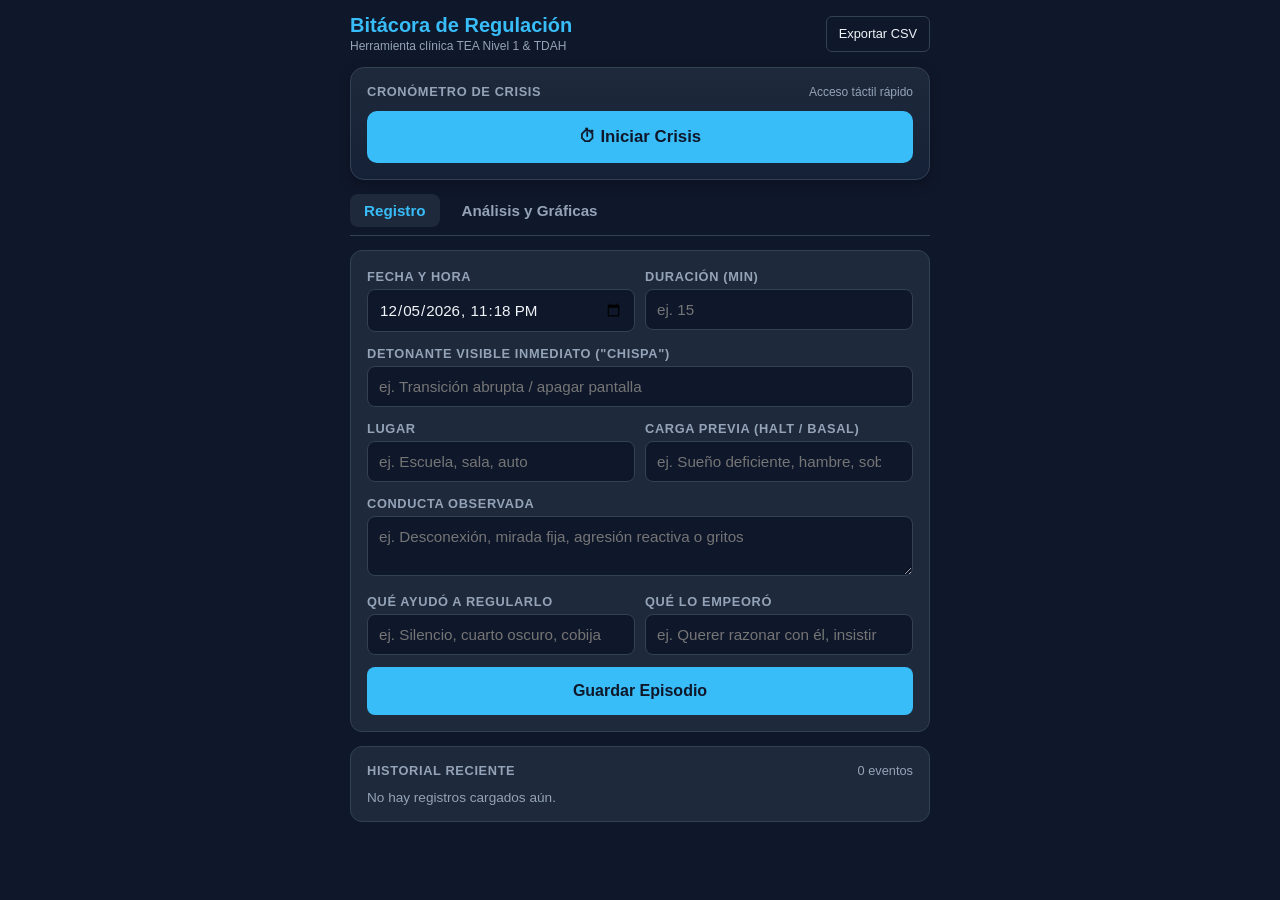
==== public/bitacora_offline.html @ cc1dd34d "feat: initialize Bitácora Regulación project Set up the project structure with React, Vite, TypeScri" ====
<!DOCTYPE html>
<html lang="es">
<head>
  <meta charset="UTF-8">
  <meta name="viewport" content="width=device-width, initial-scale=1.0, maximum-scale=1.0, user-scalable=no">
  <title>Bitácora Regulación</title>
  <meta name="description" content="Herramienta clínica y de registro de desregulación para padres de niños con TEA nivel 1 y TDAH.">
  <meta name="theme-color" content="#0f172a">
  <meta name="apple-mobile-web-app-capable" content="yes">
  <meta name="apple-mobile-web-app-status-bar-style" content="black-translucent">
  <meta name="apple-mobile-web-app-title" content="Bitácora Regulación">
  
  <!-- 1. PWA Manifest Nativo Data-URI -->
  <link rel="manifest" href="data:application/manifest+json,%7B%22name%22%3A%22Bit%C3%A1cora%20Regulaci%C3%B3n%22%2C%22short_name%22%3A%22Regulaci%C3%B3n%22%2C%22start_url%22%3A%22.%2F%22%2C%22display%22%3A%22standalone%22%2C%22background_color%22%3A%22%230f172a%22%2C%22theme_color%22%3A%22%230f172a%22%2C%22icons%22%3A%5B%7B%22src%22%3A%22data%3Aimage%2Fsvg%2Bxml%2C%3Csvg%20xmlns%3D'http%3A%2F%2Fwww.w3.org%2F2000%2Fsvg'%20viewBox%3D'0%200%20512%20512'%3E%3Crect%20width%3D'512'%20height%3D'512'%20rx%3D'100'%20fill%3D'%230f172a'%2F%3E%3Ccircle%20cx%3D'256'%20cy%3D'256'%20r%3D'160'%20fill%3D'%231e293b'%20stroke%3D'%2338bdf8'%20stroke-width%3D'24'%2F%3E%3Cpath%20d%3D'M256%20160v96l64%2064'%20stroke%3D'%23f43f5e'%20stroke-width%3D'24'%20stroke-linecap%3D'round'%2F%3E%3C%2Fsvg%3E%22%2C%22sizes%22%3A%22192x192%20512x512%22%2C%22type%22%3A%22image%2Fsvg%2Bxml%22%2C%22purpose%22%3A%22any%20maskable%22%7D%5D%7D">

  <style>
    :root {
      --bg: #0f172a;
      --card: #1e293b;
      --accent: #38bdf8;
      --accent-peak: #f43f5e;
      --text: #f1f5f9;
      --muted: #94a3b8;
      --border: #334155;
      --danger: #f43f5e;
      --success: #10b981;
    }
    * { 
      box-sizing: border-box; 
      font-family: -apple-system, BlinkMacSystemFont, "Segoe UI", Roboto, sans-serif; 
      margin: 0; 
      padding: 0; 
      -webkit-tap-highlight-color: transparent; 
    }
    body { 
      background-color: var(--bg); 
      color: var(--text); 
      padding: 14px; 
      display: flex; 
      justify-content: center; 
      min-height: 100vh; 
    }
    .container { 
      width: 100%; 
      max-width: 580px; 
      display: flex; 
      flex-direction: column; 
      gap: 14px; 
    }
    
    header { 
      display: flex; 
      justify-content: space-between; 
      align-items: center; 
    }
    h1 { 
      font-size: 1.25rem; 
      font-weight: 700; 
      color: var(--accent); 
    }
    .subtitle { 
      font-size: 0.75rem; 
      color: var(--muted); 
      margin-top: 2px; 
    }
    
    /* Cronómetro Superior */
    .timer-box {
      background: linear-gradient(180deg, #1e293b 0%, #152136 100%);
      border: 1.5px solid var(--border);
      border-radius: 14px;
      padding: 16px;
      display: flex;
      flex-direction: column;
      gap: 12px;
      box-shadow: 0 4px 12px rgba(0, 0, 0, 0.25);
    }
    .timer-box.active {
      border-color: var(--accent-peak);
      box-shadow: 0 0 16px rgba(244, 63, 94, 0.25);
    }
    .timer-btn {
      width: 100%;
      padding: 14px 16px;
      min-height: 52px;
      font-size: 1.05rem;
      font-weight: 700;
      border-radius: 10px;
      cursor: pointer;
      border: none;
      display: flex;
      align-items: center;
      justify-content: center;
      gap: 8px;
      transition: all 0.2s ease;
      touch-action: manipulation;
    }
    .timer-btn-start { 
      background: var(--accent); 
      color: #0f172a; 
    }
    .timer-btn-start:active { 
      opacity: 0.85; 
      transform: scale(0.98); 
    }
    .timer-btn-stop {
      background: var(--accent-peak);
      color: #ffffff;
      animation: pulse-ring 2s cubic-bezier(0.4, 0, 0.6, 1) infinite;
    }
    .timer-btn-stop:active { 
      opacity: 0.9; 
      transform: scale(0.98); 
    }
    @keyframes pulse-ring {
      0%, 100% { box-shadow: 0 0 0 0 rgba(244, 63, 94, 0.5); }
      50% { box-shadow: 0 0 0 8px rgba(244, 63, 94, 0); }
    }
    .timer-time-display {
      font-family: ui-monospace, SFMono-Regular, Menlo, Monaco, Consolas, monospace;
      font-size: 1.85rem;
      font-weight: 700;
      color: var(--accent-peak);
      text-align: center;
      letter-spacing: 0.05em;
    }
    .timer-badge {
      font-size: 0.75rem;
      font-weight: 700;
      text-transform: uppercase;
      letter-spacing: 0.08em;
      padding: 3px 8px;
      border-radius: 9999px;
      display: inline-flex;
      align-items: center;
      gap: 6px;
    }
    .timer-badge.running {
      background: rgba(244, 63, 94, 0.15);
      color: var(--accent-peak);
      border: 1px solid rgba(244, 63, 94, 0.3);
    }
    .timer-alert {
      background: rgba(16, 185, 129, 0.15);
      border: 1px solid var(--success);
      color: var(--text);
      padding: 10px 12px;
      border-radius: 8px;
      font-size: 0.85rem;
      display: flex;
      justify-content: space-between;
      align-items: center;
    }

    /* Pestañas */
    .tabs { 
      display: flex; 
      gap: 8px; 
      border-bottom: 1px solid var(--border); 
      padding-bottom: 8px; 
    }
    .tab-btn {
      background: transparent; 
      border: none; 
      color: var(--muted); 
      font-size: 0.95rem;
      font-weight: 600; 
      padding: 8px 14px; 
      cursor: pointer; 
      border-radius: 8px;
      transition: all 0.15s ease;
    }
    .tab-btn.active { 
      background: var(--card); 
      color: var(--accent); 
    }

    .card {
      background-color: var(--card); 
      border: 1px solid var(--border); 
      border-radius: 12px;
      padding: 16px; 
      display: flex; 
      flex-direction: column; 
      gap: 12px;
    }
    label { 
      font-size: 0.8rem; 
      font-weight: 600; 
      color: var(--muted); 
      text-transform: uppercase; 
      letter-spacing: 0.05em; 
    }
    input, textarea {
      width: 100%; 
      background: #0f172a; 
      border: 1px solid var(--border); 
      border-radius: 8px;
      color: var(--text); 
      padding: 11px; 
      font-size: 0.95rem; 
      outline: none; 
      margin-top: 4px;
    }
    input:focus, textarea:focus { border-color: var(--accent); }
    textarea { resize: vertical; min-height: 60px; }
    .grid { display: grid; grid-template-columns: 1fr 1fr; gap: 10px; }
    
    .btn {
      background: var(--accent); 
      color: #0f172a; 
      border: none; 
      font-weight: 700; 
      font-size: 1rem;
      padding: 14px; 
      border-radius: 8px; 
      cursor: pointer; 
      text-align: center; 
      min-height: 48px;
      transition: opacity 0.15s;
    }
    .btn:active { opacity: 0.85; }
    .btn-secondary {
      background: transparent; 
      border: 1px solid var(--border); 
      color: var(--text);
      font-size: 0.8rem; 
      padding: 7px 12px; 
      border-radius: 6px; 
      cursor: pointer; 
      min-height: 36px;
    }
    .btn-danger {
      background: transparent; 
      border: 1px solid var(--danger); 
      color: var(--danger);
      font-size: 0.75rem; 
      padding: 5px 10px; 
      border-radius: 4px; 
      cursor: pointer; 
      min-height: 32px;
    }

    /* Historial */
    .item { 
      border-left: 3px solid var(--accent); 
      padding-left: 12px; 
      display: flex; 
      flex-direction: column; 
      gap: 4px; 
    }
    .item-header { 
      display: flex; 
      justify-content: space-between; 
      align-items: center; 
      font-size: 0.85rem; 
      color: var(--muted); 
    }
    .item-title { 
      font-weight: 600; 
      color: var(--text); 
      font-size: 0.95rem; 
    }

    /* Gráficos de barras nativos */
    .bar-chart { display: flex; flex-direction: column; gap: 6px; margin-top: 8px; }
    .bar-row { display: flex; align-items: center; gap: 10px; font-size: 0.8rem; }
    .bar-label { width: 55px; color: var(--muted); text-align: right; font-variant-numeric: tabular-nums; }
    .bar-track { flex: 1; background: #0f172a; height: 16px; border-radius: 4px; overflow: hidden; display: flex; }
    .bar-fill { height: 100%; background: var(--accent); border-radius: 4px; transition: width 0.3s; }
    .bar-fill.peak { background: var(--accent-peak); }
    .bar-val { width: 24px; color: var(--text); font-weight: 600; }

    /* Métricas */
    .stats-grid { display: grid; grid-template-columns: repeat(3, 1fr); gap: 10px; text-align: center; }
    .stat-box { background: #0f172a; padding: 12px 6px; border-radius: 8px; border: 1px solid var(--border); }
    .stat-num { font-size: 1.3rem; font-weight: 700; color: var(--accent); }
    .stat-desc { font-size: 0.7rem; color: var(--muted); text-transform: uppercase; margin-top: 2px; }
  </style>
</head>
<body>

<div class="container">
  <!-- Datalists para sugerencias inteligentes previas -->
  <datalist id="dl-chispa"></datalist>
  <datalist id="dl-lugar"></datalist>
  <datalist id="dl-carga"></datalist>
  <datalist id="dl-ayudo"></datalist>
  <datalist id="dl-empeoro"></datalist>

  <header>
    <div>
      <h1>Bitácora de Regulación</h1>
      <div class="subtitle">Herramienta clínica TEA Nivel 1 & TDAH</div>
    </div>
    <button class="btn-secondary" onclick="exportarCSV()">Exportar CSV</button>
  </header>

  <!-- 3. CRONÓMETRO DE CRISIS (Acceso rápido superior) -->
  <section class="timer-box" id="timerContainer">
    <div style="display:flex; justify-content:space-between; align-items:center;">
      <label style="margin:0;">Cronómetro de Crisis</label>
      <span class="timer-badge" id="timerBadge" style="display:none;">
        <span style="width:8px; height:8px; border-radius:50%; background:var(--accent-peak); display:inline-block;"></span>
        En curso
      </span>
      <span id="timerHint" style="font-size:0.75rem; color:var(--muted);">Acceso táctil rápido</span>
    </div>

    <div id="timerDisplayWrap" style="display:none; flex-direction:column; align-items:center; gap:4px;">
      <div class="timer-time-display" id="timerDisplay">00:00</div>
      <div id="timerStartInfo" style="font-size:0.8rem; color:var(--muted);"></div>
    </div>

    <button type="button" class="timer-btn timer-btn-start" id="btnTimer" onclick="toggleTimer()">
      ⏱ Iniciar Crisis
    </button>

    <div id="timerCancelWrap" style="display:none; justify-content:center;">
      <button type="button" onclick="cancelarTimer()" style="background:transparent; border:none; color:var(--muted); font-size:0.75rem; text-decoration:underline; cursor:pointer; padding:4px;">
        Cancelar cronómetro sin calcular
      </button>
    </div>

    <div class="timer-alert" id="timerAlert" style="display:none;">
      <span id="timerAlertText"></span>
      <button type="button" onclick="cerrarAlertaTimer()" style="background:transparent; border:none; color:var(--text); cursor:pointer; font-size:1rem; line-height:1;">×</button>
    </div>
  </section>

  <!-- PESTAÑAS -->
  <div class="tabs">
    <button class="tab-btn active" id="tabRegistroBtn" onclick="cambiarVista('registro')">Registro</button>
    <button class="tab-btn" id="tabAnalisisBtn" onclick="cambiarVista('analisis')">Análisis y Gráficas</button>
  </div>

  <!-- 4. SECCIÓN: REGISTRO RÁPIDO -->
  <div id="vistaRegistro" style="display:flex; flex-direction:column; gap:14px;">
    <form id="logForm" class="card" onsubmit="guardarRegistro(event)">
      <div class="grid">
        <div>
          <label for="fechaHora">Fecha y Hora</label>
          <input type="datetime-local" id="fechaHora" required>
        </div>
        <div>
          <label for="duracion">Duración (min)</label>
          <input type="number" id="duracion" placeholder="ej. 15" min="1" required>
        </div>
      </div>

      <div>
        <label for="chispa">Detonante visible inmediato ("Chispa")</label>
        <input type="text" id="chispa" list="dl-chispa" placeholder="ej. Transición abrupta / apagar pantalla" autocomplete="off" required>
      </div>

      <div class="grid">
        <div>
          <label for="lugar">Lugar</label>
          <input type="text" id="lugar" list="dl-lugar" placeholder="ej. Escuela, sala, auto" autocomplete="off">
        </div>
        <div>
          <label for="carga">Carga previa (HALT / Basal)</label>
          <input type="text" id="carga" list="dl-carga" placeholder="ej. Sueño deficiente, hambre, sobrecarga" autocomplete="off">
        </div>
      </div>

      <div>
        <label for="conducta">Conducta observada</label>
        <textarea id="conducta" placeholder="ej. Desconexión, mirada fija, agresión reactiva o gritos"></textarea>
      </div>

      <div class="grid">
        <div>
          <label for="ayudo">Qué ayudó a regularlo</label>
          <input type="text" id="ayudo" list="dl-ayudo" placeholder="ej. Silencio, cuarto oscuro, cobija pesada" autocomplete="off">
        </div>
        <div>
          <label for="empeoro">Qué lo empeoró</label>
          <input type="text" id="empeoro" list="dl-empeoro" placeholder="ej. Querer razonar con él, insistir verbalmente" autocomplete="off">
        </div>
      </div>

      <button type="submit" class="btn">Guardar Episodio</button>
    </form>

    <div class="card">
      <div style="display:flex; justify-content:space-between; align-items:center;">
        <label>Historial reciente</label>
        <span id="contador" style="font-size:0.8rem; color:var(--muted);">0 eventos</span>
      </div>
      <div id="listaRegistros" style="display:flex; flex-direction:column; gap:14px;"></div>
    </div>
  </div>

  <!-- 6. SECCIÓN: ANÁLISIS DE PATRONES (DASHBOARD) -->
  <div id="vistaAnalisis" style="display:none; flex-direction:column; gap:14px;">
    <!-- Tarjetas de métricas -->
    <div class="stats-grid">
      <div class="stat-box">
        <div class="stat-num" id="statTotal">0</div>
        <div class="stat-desc">Total crisis</div>
      </div>
      <div class="stat-box">
        <div class="stat-num" id="statPromedio">0 m</div>
        <div class="stat-desc">Prom. duración</div>
      </div>
      <div class="stat-box">
        <div class="stat-num" id="statPico">--</div>
        <div class="stat-desc">Hora crítica</div>
      </div>
    </div>

    <!-- Gráfico Horario con resalte en color de contraste/coral -->
    <div class="card">
      <label>Distribución por franja horaria (Hora del día)</label>
      <p style="font-size:0.8rem; color:var(--muted);">Permite identificar bajadas de glucosa o picos de fatiga ejecutiva.</p>
      <div class="bar-chart" id="chartHoras"></div>
    </div>

    <!-- Gráfico Días de la Semana -->
    <div class="card">
      <label>Distribución por día de la semana</label>
      <div class="bar-chart" id="chartDias"></div>
    </div>
  </div>
</div>

<script>
  /* 1. Service Worker registrado dinámicamente mediante Blob para PWA */
  if ('serviceWorker' in navigator && window.location.protocol.startsWith('http')) {
    try {
      const swCode = `
        const CACHE_NAME = 'regulacion-pwa-v1';
        self.addEventListener('install', (e) => self.skipWaiting());
        self.addEventListener('activate', (e) => e.waitUntil(clients.claim()));
        self.addEventListener('fetch', (e) => {
          e.respondWith(fetch(e.request).catch(() => caches.match(e.request)));
        });
      `;
      const blob = new Blob([swCode], { type: 'application/javascript' });
      const swUrl = URL.createObjectURL(blob);
      navigator.serviceWorker.register(swUrl).catch(() => {});
    } catch (e) {}
  }

  /* 2. Catálogo de sugerencias iniciales y aprendizaje continuo */
  const DEFAULT_SUGGESTIONS = {
    chispa: [
      'Transición abrupta de actividad',
      'Apagar pantalla / tiempo fuera',
      'Sobrecarga de ruidos / lugar concurrido',
      'Frustración académica o motriz',
      'Cambio inesperado en la rutina',
      'Negación ante una petición o límite'
    ],
    lugar: [
      'Casa / Sala',
      'Escuela / Salón de clases',
      'Auto / En trayecto',
      'Supermercado / Centro comercial',
      'Parque / Exterior',
      'Casa de familiares'
    ],
    carga: [
      'Sueño deficiente / mal descanso',
      'Hambre / glucosa baja (HALT)',
      'Sobrecarga sensorial acumulada',
      'Exceso de demandas cognitivas',
      'Dolor físico o malestar estomacal'
    ],
    ayudo: [
      'Espacio en penumbra y silencio total',
      'Cobija de peso / presión propioceptiva',
      'Acompañamiento en calma sin hablar',
      'Ofrecer agua fría y tiempo a solas',
      'Música suave o audífonos con cancelación',
      'Validar emoción en voz muy baja'
    ],
    empeoro: [
      'Querer razonar con él durante la crisis',
      'Insistir en contacto visual',
      'Subir el volumen de voz o amenazar',
      'Hacer múltiples preguntas seguidas',
      'Contener físicamente con fuerza'
    ]
  };

  let timerInterval = null;
  let timerStartMs = null;

  function toLocalISOString(date) {
    const d = new Date(date);
    d.setMinutes(d.getMinutes() - d.getTimezoneOffset());
    return d.toISOString().slice(0, 16);
  }

  function setFechaActual() {
    document.getElementById('fechaHora').value = toLocalISOString(new Date());
  }

  function getRegistros() {
    try {
      return JSON.parse(localStorage.getItem('meltdown_logs') || '[]');
    } catch (e) {
      return [];
    }
  }

  function getSuggestions() {
    try {
      const stored = localStorage.getItem('suggestions_catalog');
      if (stored) {
        const parsed = JSON.parse(stored);
        return {
          chispa: Array.from(new Set([...(parsed.chispa || []), ...DEFAULT_SUGGESTIONS.chispa])),
          lugar: Array.from(new Set([...(parsed.lugar || []), ...DEFAULT_SUGGESTIONS.lugar])),
          carga: Array.from(new Set([...(parsed.carga || []), ...DEFAULT_SUGGESTIONS.carga])),
          ayudo: Array.from(new Set([...(parsed.ayudo || []), ...DEFAULT_SUGGESTIONS.ayudo])),
          empeoro: Array.from(new Set([...(parsed.empeoro || []), ...DEFAULT_SUGGESTIONS.empeoro]))
        };
      }
    } catch (e) {}
    return DEFAULT_SUGGESTIONS;
  }

  function renderDatalists() {
    const sugg = getSuggestions();
    renderDatalistOptions('dl-chispa', sugg.chispa);
    renderDatalistOptions('dl-lugar', sugg.lugar);
    renderDatalistOptions('dl-carga', sugg.carga);
    renderDatalistOptions('dl-ayudo', sugg.ayudo);
    renderDatalistOptions('dl-empeoro', sugg.empeoro);
  }

  function renderDatalistOptions(id, items) {
    const dl = document.getElementById(id);
    if (!dl) return;
    dl.innerHTML = '';
    (items || []).forEach(item => {
      const opt = document.createElement('option');
      opt.value = item;
      dl.appendChild(opt);
    });
  }

  function updateSuggestionsCatalog(nuevo) {
    const current = getSuggestions();
    const fields = ['chispa', 'lugar', 'carga', 'ayudo', 'empeoro'];
    fields.forEach(f => {
      const val = (nuevo[f] || '').trim();
      if (val && !current[f].includes(val)) {
        current[f].unshift(val);
      }
    });
    try {
      localStorage.setItem('suggestions_catalog', JSON.stringify(current));
    } catch (e) {}
    renderDatalists();
  }

  /* 3. Cronómetro persistente */
  function initTimer() {
    const saved = localStorage.getItem('crisis_timer_start');
    if (saved) {
      const ms = parseInt(saved, 10);
      if (!isNaN(ms) && ms > 0) {
        timerStartMs = ms;
        document.getElementById('fechaHora').value = toLocalISOString(new Date(timerStartMs));
        setTimerUIActive(true);
        startTimerTicker();
      }
    }
  }

  function formatTime(totalSecs) {
    const m = Math.floor(totalSecs / 60);
    const s = totalSecs % 60;
    return `${m.toString().padStart(2, '0')}:${s.toString().padStart(2, '0')}`;
  }

  function startTimerTicker() {
    if (timerInterval) clearInterval(timerInterval);
    updateTimerDisplay();
    timerInterval = setInterval(updateTimerDisplay, 1000);
  }

  function updateTimerDisplay() {
    if (!timerStartMs) return;
    const elapsedSecs = Math.max(0, Math.floor((Date.now() - timerStartMs) / 1000));
    document.getElementById('timerDisplay').innerText = formatTime(elapsedSecs);
  }

  function setTimerUIActive(isActive) {
    const container = document.getElementById('timerContainer');
    const btn = document.getElementById('btnTimer');
    const badge = document.getElementById('timerBadge');
    const hint = document.getElementById('timerHint');
    const displayWrap = document.getElementById('timerDisplayWrap');
    const cancelWrap = document.getElementById('timerCancelWrap');
    const startInfo = document.getElementById('timerStartInfo');

    if (isActive) {
      container.classList.add('active');
      btn.className = 'timer-btn timer-btn-stop';
      btn.innerHTML = '⏹ Detener y Calcular';
      badge.className = 'timer-badge running';
      badge.style.display = 'inline-flex';
      hint.style.display = 'none';
      displayWrap.style.display = 'flex';
      cancelWrap.style.display = 'flex';
      const d = new Date(timerStartMs);
      startInfo.innerText = `Iniciada a las ${d.toLocaleTimeString([], { hour: '2-digit', minute: '2-digit', second: '2-digit' })}`;
    } else {
      container.classList.remove('active');
      btn.className = 'timer-btn timer-btn-start';
      btn.innerHTML = '⏱ Iniciar Crisis';
      badge.style.display = 'none';
      hint.style.display = 'inline';
      displayWrap.style.display = 'none';
      cancelWrap.style.display = 'none';
    }
  }

  function toggleTimer() {
    if (!timerStartMs) {
      timerStartMs = Date.now();
      localStorage.setItem('crisis_timer_start', String(timerStartMs));
      document.getElementById('fechaHora').value = toLocalISOString(new Date(timerStartMs));
      setTimerUIActive(true);
      startTimerTicker();
      cerrarAlertaTimer();
    } else {
      if (timerInterval) clearInterval(timerInterval);
      const totalSecs = Math.max(1, Math.floor((Date.now() - timerStartMs) / 1000));
      const mins = Math.max(1, Math.round(totalSecs / 60));
      document.getElementById('duracion').value = mins;

      localStorage.removeItem('crisis_timer_start');
      timerStartMs = null;
      setTimerUIActive(false);

      mostrarAlertaTimer(`Crisis detenida: ${mins} min calculados e insertados en el formulario.`);
    }
  }

  function cancelarTimer() {
    if (timerInterval) clearInterval(timerInterval);
    localStorage.removeItem('crisis_timer_start');
    timerStartMs = null;
    setTimerUIActive(false);
  }

  function mostrarAlertaTimer(msg) {
    const alert = document.getElementById('timerAlert');
    document.getElementById('timerAlertText').innerText = '✓ ' + msg;
    alert.style.display = 'flex';
  }

  function cerrarAlertaTimer() {
    document.getElementById('timerAlert').style.display = 'none';
  }

  /* 6. Navegación por pestañas */
  function cambiarVista(vista) {
    const vistaReg = document.getElementById('vistaRegistro');
    const vistaAna = document.getElementById('vistaAnalisis');
    const btnReg = document.getElementById('tabRegistroBtn');
    const btnAna = document.getElementById('tabAnalisisBtn');

    if (vista === 'registro') {
      vistaReg.style.display = 'flex';
      vistaAna.style.display = 'none';
      btnReg.classList.add('active');
      btnAna.classList.remove('active');
      renderRegistros();
    } else {
      vistaReg.style.display = 'none';
      vistaAna.style.display = 'flex';
      btnAna.classList.add('active');
      btnReg.classList.remove('active');
      renderAnalisis();
    }
  }

  /* Renderizado de historial reciente */
  function renderRegistros() {
    const list = document.getElementById('listaRegistros');
    const logs = getRegistros();
    document.getElementById('contador').innerText = `${logs.length} eventos`;
    list.innerHTML = '';

    if (logs.length === 0) {
      list.innerHTML = '<p style="color:var(--muted); font-size:0.85rem;">No hay registros cargados aún.</p>';
      return;
    }

    logs.forEach((reg, index) => {
      const item = document.createElement('div');
      item.className = 'item';
      const fechaFormatted = new Date(reg.fechaHora).toLocaleString([], { dateStyle: 'short', timeStyle: 'short' });
      
      let html = `
        <div class="item-header">
          <span>${fechaFormatted} • ${reg.duracion} min</span>
          <button class="btn-danger" onclick="eliminarRegistro(${index})">Borrar</button>
        </div>
        <div class="item-title">Chispa: ${escapeHtml(reg.chispa)}</div>
      `;

      if (reg.lugar || reg.carga) {
        html += `<div style="font-size:0.825rem; color:var(--muted);">`;
        if (reg.lugar) html += `<b>Lugar:</b> ${escapeHtml(reg.lugar)}${reg.carga ? ' | ' : ''}`;
        if (reg.carga) html += `<b>Carga previa:</b> ${escapeHtml(reg.carga)}`;
        html += `</div>`;
      }

      if (reg.conducta) {
        html += `<div style="font-size:0.8rem; color:var(--text); opacity:0.9;"><b>Conducta:</b> ${escapeHtml(reg.conducta)}</div>`;
      }

      if (reg.ayudo) {
        html += `<div style="font-size:0.8rem; color:var(--success);"><b>Ayudó:</b> ${escapeHtml(reg.ayudo)}</div>`;
      }
      if (reg.empeoro) {
        html += `<div style="font-size:0.8rem; color:var(--danger);"><b>Empeoró:</b> ${escapeHtml(reg.empeoro)}</div>`;
      }

      item.innerHTML = html;
      list.appendChild(item);
    });
  }

  function escapeHtml(str) {
    if (!str) return '';
    return str.replace(/&/g, "&amp;").replace(/</g, "&lt;").replace(/>/g, "&gt;").replace(/"/g, "&quot;").replace(/'/g, "&#039;");
  }

  /* 6. Dashboard de análisis */
  function renderAnalisis() {
    const logs = getRegistros();
    const total = logs.length;
    document.getElementById('statTotal').innerText = total;

    if (total === 0) {
      document.getElementById('statPromedio').innerText = '0 m';
      document.getElementById('statPico').innerText = '--';
      document.getElementById('chartHoras').innerHTML = '<p style="color:var(--muted); font-size:0.85rem;">Sin datos suficientes.</p>';
      document.getElementById('chartDias').innerHTML = '<p style="color:var(--muted); font-size:0.85rem;">Sin datos suficientes.</p>';
      return;
    }

    const duracionProm = Math.round(logs.reduce((acc, cur) => acc + Number(cur.duracion || 0), 0) / total);
    document.getElementById('statPromedio').innerText = `${duracionProm} m`;

    const horasCount = Array(24).fill(0);
    const diasCount = Array(7).fill(0);

    logs.forEach(reg => {
      const d = new Date(reg.fechaHora);
      if (!isNaN(d.getTime())) {
        horasCount[d.getHours()]++;
        diasCount[d.getDay()]++;
      }
    });

    const maxHora = Math.max(...horasCount);
    const horaPicoIdx = horasCount.indexOf(maxHora);
    document.getElementById('statPico').innerText = maxHora > 0 ? `${horaPicoIdx}:00` : '--';

    const chartHoras = document.getElementById('chartHoras');
    chartHoras.innerHTML = '';
    
    for (let h = 6; h <= 22; h += 2) {
      const sum = horasCount[h] + (horasCount[h + 1] || 0);
      const pct = maxHora > 0 ? (sum / (maxHora * 1.5)) * 100 : 0;
      const isPeak = (h === horaPicoIdx || h + 1 === horaPicoIdx) && sum > 0;

      const row = document.createElement('div');
      row.className = 'bar-row';
      row.innerHTML = `
        <span class="bar-label">${h}:00</span>
        <div class="bar-track">
          <div class="bar-fill ${isPeak ? 'peak' : ''}" style="width: ${Math.min(pct, 100)}%;"></div>
        </div>
        <span class="bar-val">${sum}</span>
      `;
      chartHoras.appendChild(row);
    }

    const nombresDias = ['Dom', 'Lun', 'Mar', 'Mié', 'Jue', 'Vie', 'Sáb'];
    const maxDia = Math.max(...diasCount);
    const chartDias = document.getElementById('chartDias');
    chartDias.innerHTML = '';

    nombresDias.forEach((dia, idx) => {
      const count = diasCount[idx];
      const pct = maxDia > 0 ? (count / maxDia) * 100 : 0;
      const row = document.createElement('div');
      row.className = 'bar-row';
      row.innerHTML = `
        <span class="bar-label">${dia}</span>
        <div class="bar-track">
          <div class="bar-fill" style="width: ${pct}%;"></div>
        </div>
        <span class="bar-val">${count}</span>
      `;
      chartDias.appendChild(row);
    });
  }

  /* 4. Guardar registro y enriquecer catálogo de autocompletado */
  function guardarRegistro(e) {
    e.preventDefault();
    const nuevo = {
      fechaHora: document.getElementById('fechaHora').value,
      duracion: document.getElementById('duracion').value,
      chispa: document.getElementById('chispa').value,
      lugar: document.getElementById('lugar').value,
      carga: document.getElementById('carga').value,
      conducta: document.getElementById('conducta').value,
      ayudo: document.getElementById('ayudo').value,
      empeoro: document.getElementById('empeoro').value
    };

    const logs = getRegistros();
    logs.unshift(nuevo);
    localStorage.setItem('meltdown_logs', JSON.stringify(logs));

    // Guardar opciones en catálogo de sugerencias datalist
    updateSuggestionsCatalog(nuevo);

    document.getElementById('logForm').reset();
    setFechaActual();
    cerrarAlertaTimer();
    renderRegistros();
  }

  /* 5. Eliminar individual */
  function eliminarRegistro(index) {
    let confirmed = false;
    try {
      confirmed = confirm('¿Eliminar este registro?');
    } catch (e) {
      confirmed = true;
    }

    if (confirmed) {
      const logs = getRegistros();
      logs.splice(index, 1);
      localStorage.setItem('meltdown_logs', JSON.stringify(logs));
      renderRegistros();
    }
  }

  /* 5. Exportar CSV con UTF-8 BOM */
  function exportarCSV() {
    const logs = getRegistros();
    if (logs.length === 0) {
      alert('No hay datos para exportar.');
      return;
    }

    const headers = ['Fecha y Hora', 'Duracion (min)', 'Detonante', 'Lugar', 'Carga Previa', 'Conducta', 'Que Ayudo', 'Que Empeoro'];
    const rows = logs.map(r => [
      `"${r.fechaHora}"`,
      r.duracion,
      `"${(r.chispa || '').replace(/"/g, '""')}"`,
      `"${(r.lugar || '').replace(/"/g, '""')}"`,
      `"${(r.carga || '').replace(/"/g, '""')}"`,
      `"${(r.conducta || '').replace(/"/g, '""')}"`,
      `"${(r.ayudo || '').replace(/"/g, '""')}"`,
      `"${(r.empeoro || '').replace(/"/g, '""')}"`
    ]);

    const csvContent = 'data:text/csv;charset=utf-8,\uFEFF' + [headers.join(','), ...rows.map(e => e.join(','))].join('\n');
    const encodedUri = encodeURI(csvContent);
    const link = document.createElement('a');
    link.setAttribute('href', encodedUri);
    link.setAttribute('download', `bitacora_regulacion_${new Date().toISOString().slice(0,10)}.csv`);
    document.body.appendChild(link);
    link.click();
    document.body.removeChild(link);
  }

  // Inicialización
  setFechaActual();
  initTimer();
  renderDatalists();
  renderRegistros();
</script>
</body>
</html>
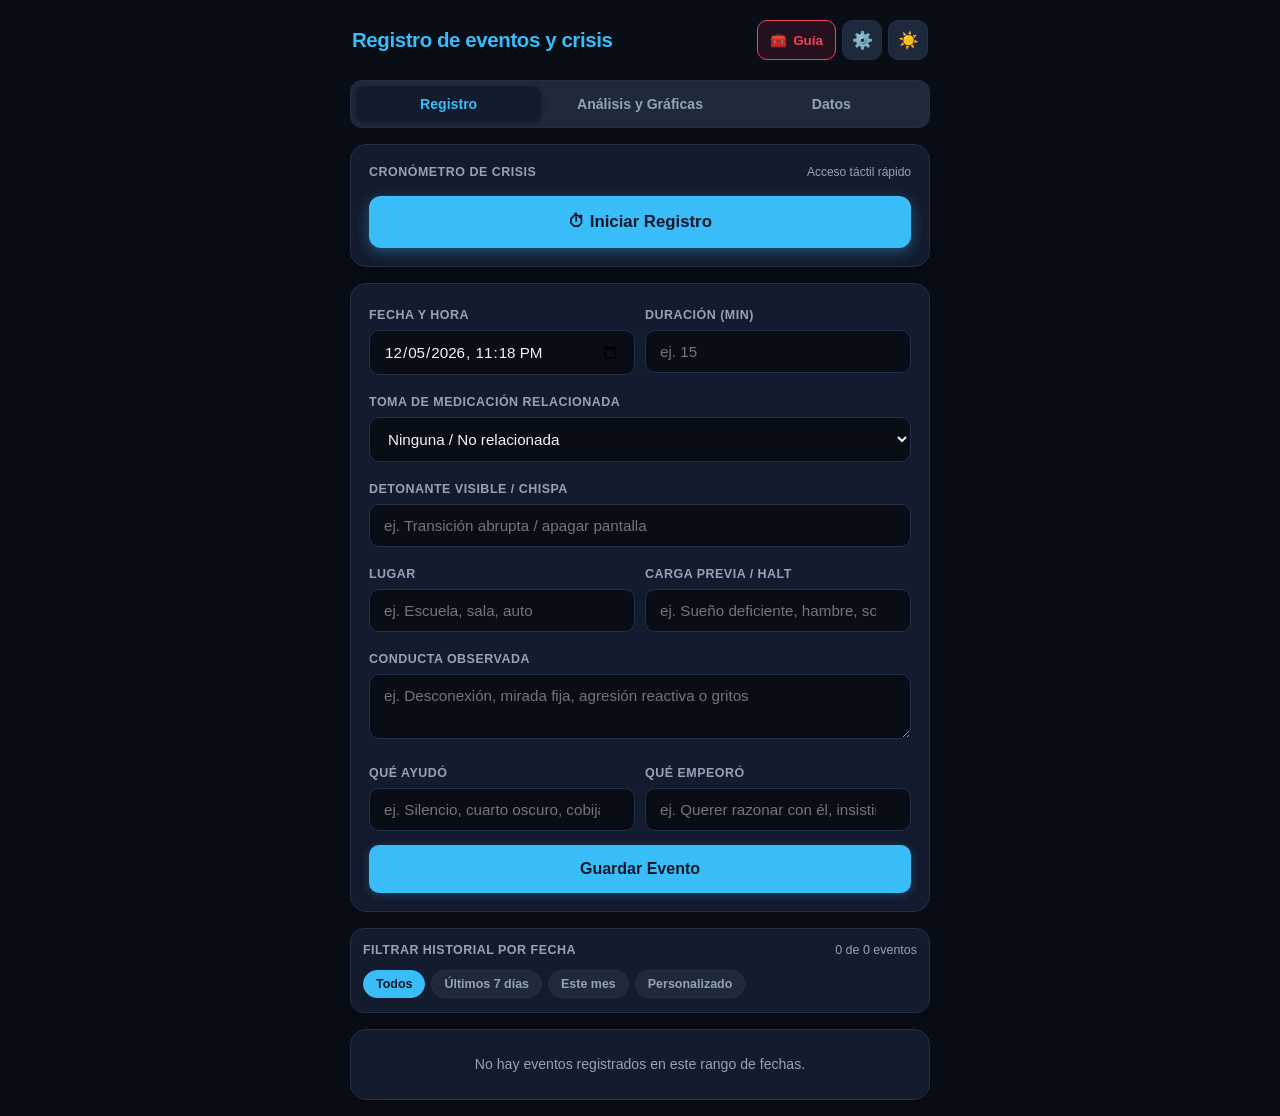
==== commit ec76d472: "refactor: rebrand and enhance design system Renamed application to "Registro de eventos y crisis" an" ====
--- a/public/bitacora_offline.html
+++ b/public/bitacora_offline.html
@@ -3,344 +3,328 @@
 <head>
   <meta charset="UTF-8">
   <meta name="viewport" content="width=device-width, initial-scale=1.0, maximum-scale=1.0, user-scalable=no">
-  <title>Bitácora Regulación</title>
-  <meta name="description" content="Herramienta clínica y de registro de desregulación para padres de niños con TEA nivel 1 y TDAH.">
-  <meta name="theme-color" content="#0f172a">
+  <title>Registro de eventos y crisis</title>
+  <meta name="description" content="Herramienta de registro de eventos y crisis, análisis de patrones y guía rápida de rescate.">
+  <meta name="theme-color" content="#090d16">
   <meta name="apple-mobile-web-app-capable" content="yes">
   <meta name="apple-mobile-web-app-status-bar-style" content="black-translucent">
-  <meta name="apple-mobile-web-app-title" content="Bitácora Regulación">
+  <meta name="apple-mobile-web-app-title" content="Registro Crisis">
   
-  <!-- 1. PWA Manifest Nativo Data-URI -->
-  <link rel="manifest" href="data:application/manifest+json,%7B%22name%22%3A%22Bit%C3%A1cora%20Regulaci%C3%B3n%22%2C%22short_name%22%3A%22Regulaci%C3%B3n%22%2C%22start_url%22%3A%22.%2F%22%2C%22display%22%3A%22standalone%22%2C%22background_color%22%3A%22%230f172a%22%2C%22theme_color%22%3A%22%230f172a%22%2C%22icons%22%3A%5B%7B%22src%22%3A%22data%3Aimage%2Fsvg%2Bxml%2C%3Csvg%20xmlns%3D'http%3A%2F%2Fwww.w3.org%2F2000%2Fsvg'%20viewBox%3D'0%200%20512%20512'%3E%3Crect%20width%3D'512'%20height%3D'512'%20rx%3D'100'%20fill%3D'%230f172a'%2F%3E%3Ccircle%20cx%3D'256'%20cy%3D'256'%20r%3D'160'%20fill%3D'%231e293b'%20stroke%3D'%2338bdf8'%20stroke-width%3D'24'%2F%3E%3Cpath%20d%3D'M256%20160v96l64%2064'%20stroke%3D'%23f43f5e'%20stroke-width%3D'24'%20stroke-linecap%3D'round'%2F%3E%3C%2Fsvg%3E%22%2C%22sizes%22%3A%22192x192%20512x512%22%2C%22type%22%3A%22image%2Fsvg%2Bxml%22%2C%22purpose%22%3A%22any%20maskable%22%7D%5D%7D">
+  <!-- 1. PWA Manifest Nativo (Data-URI) -->
+  <link rel="manifest" href="data:application/manifest+json,%7B%22name%22%3A%22Registro%20de%20eventos%20y%20crisis%22%2C%22short_name%22%3A%22Registro%20Crisis%22%2C%22start_url%22%3A%22.%2F%22%2C%22display%22%3A%22standalone%22%2C%22background_color%22%3A%22%23090d16%22%2C%22theme_color%22%3A%22%23090d16%22%2C%22icons%22%3A%5B%7B%22src%22%3A%22data%3Aimage%2Fsvg%2Bxml%2C%3Csvg%20xmlns%3D'http%3A%2F%2Fwww.w3.org%2F2000%2Fsvg'%20viewBox%3D'0%200%20512%20512'%3E%3Crect%20width%3D'512'%20height%3D'512'%20rx%3D'100'%20fill%3D'%23090d16'%2F%3E%3Ccircle%20cx%3D'256'%20cy%3D'256'%20r%3D'160'%20fill%3D'%23131b2e'%20stroke%3D'%2338bdf8'%20stroke-width%3D'24'%2F%3E%3Cpath%20d%3D'M256%20160v96l64%2064'%20stroke%3D'%23f43f5e'%20stroke-width%3D'24'%20stroke-linecap%3D'round'%2F%3E%3C%2Fsvg%3E%22%2C%22sizes%22%3A%22192x192%20512x512%22%2C%22type%22%3A%22image%2Fsvg%2Bxml%22%2C%22purpose%22%3A%22any%20maskable%22%7D%5D%7D">
 
   <style>
     :root {
-      --bg: #0f172a;
-      --card: #1e293b;
+      --bg: #090d16;
+      --card: #131b2e;
+      --card-subtle: #1e293b;
       --accent: #38bdf8;
+      --accent-hover: #0ea5e9;
       --accent-peak: #f43f5e;
       --text: #f1f5f9;
       --muted: #94a3b8;
-      --border: #334155;
+      --border: #243048;
+      --border-light: #334155;
+      --input-bg: #090d16;
       --danger: #f43f5e;
       --success: #10b981;
-    }
-    * { 
-      box-sizing: border-box; 
-      font-family: -apple-system, BlinkMacSystemFont, "Segoe UI", Roboto, sans-serif; 
-      margin: 0; 
-      padding: 0; 
-      -webkit-tap-highlight-color: transparent; 
-    }
-    body { 
-      background-color: var(--bg); 
-      color: var(--text); 
-      padding: 14px; 
-      display: flex; 
-      justify-content: center; 
-      min-height: 100vh; 
-    }
-    .container { 
-      width: 100%; 
-      max-width: 580px; 
-      display: flex; 
-      flex-direction: column; 
-      gap: 14px; 
-    }
-    
-    header { 
-      display: flex; 
-      justify-content: space-between; 
-      align-items: center; 
-    }
-    h1 { 
-      font-size: 1.25rem; 
-      font-weight: 700; 
-      color: var(--accent); 
-    }
-    .subtitle { 
-      font-size: 0.75rem; 
-      color: var(--muted); 
-      margin-top: 2px; 
-    }
-    
-    /* Cronómetro Superior */
-    .timer-box {
-      background: linear-gradient(180deg, #1e293b 0%, #152136 100%);
-      border: 1.5px solid var(--border);
-      border-radius: 14px;
-      padding: 16px;
-      display: flex;
-      flex-direction: column;
-      gap: 12px;
-      box-shadow: 0 4px 12px rgba(0, 0, 0, 0.25);
-    }
-    .timer-box.active {
-      border-color: var(--accent-peak);
-      box-shadow: 0 0 16px rgba(244, 63, 94, 0.25);
-    }
-    .timer-btn {
-      width: 100%;
-      padding: 14px 16px;
-      min-height: 52px;
-      font-size: 1.05rem;
-      font-weight: 700;
-      border-radius: 10px;
-      cursor: pointer;
-      border: none;
+      --shadow: 0 4px 20px -2px rgba(0, 0, 0, 0.4);
+      --shadow-sm: 0 2px 8px rgba(0, 0, 0, 0.25);
+    }
+
+    [data-theme="light"] {
+      --bg: #f8fafc;
+      --card: #ffffff;
+      --card-subtle: #f1f5f9;
+      --accent: #0284c7;
+      --accent-hover: #0369a1;
+      --accent-peak: #e11d48;
+      --text: #0f172a;
+      --muted: #64748b;
+      --border: #e2e8f0;
+      --border-light: #cbd5e1;
+      --input-bg: #ffffff;
+      --danger: #e11d48;
+      --success: #059669;
+      --shadow: 0 4px 20px -2px rgba(15, 23, 42, 0.08);
+      --shadow-sm: 0 2px 6px rgba(15, 23, 42, 0.04);
+    }
+
+    * { box-sizing: border-box; font-family: -apple-system, BlinkMacSystemFont, "Segoe UI", Roboto, "Helvetica Neue", sans-serif; margin: 0; padding: 0; -webkit-tap-highlight-color: transparent; }
+    body { background-color: var(--bg); color: var(--text); padding: 16px 12px; display: flex; justify-content: center; min-height: 100vh; transition: background-color 0.25s ease, color 0.25s ease; line-height: 1.5; }
+    .container { width: 100%; max-width: 580px; display: flex; flex-direction: column; gap: 16px; }
+
+    /* Header */
+    .app-header { display: flex; justify-content: space-between; align-items: center; gap: 12px; padding: 4px 2px; }
+    .brand-wrap { display: flex; flex-direction: column; }
+    h1 { font-size: 1.28rem; font-weight: 800; color: var(--accent); letter-spacing: -0.02em; line-height: 1.2; }
+    .child-badge { font-size: 0.78rem; font-weight: 600; color: var(--muted); display: flex; align-items: center; gap: 6px; margin-top: 3px; }
+    .child-pill { background: var(--card-subtle); border: 1px solid var(--border); padding: 1px 8px; border-radius: 9999px; color: var(--accent); font-size: 0.75rem; }
+    .header-actions { display: flex; align-items: center; gap: 6px; }
+
+    /* Modales */
+    .modal-overlay { position: fixed; inset: 0; background: rgba(0, 0, 0, 0.75); display: flex; align-items: center; justify-content: center; z-index: 1000; padding: 16px; backdrop-filter: blur(6px); }
+    .modal-card { background-color: var(--card); border: 1px solid var(--border); border-radius: 18px; padding: 22px; width: 100%; max-width: 520px; max-height: 88vh; overflow-y: auto; box-shadow: 0 20px 40px rgba(0, 0, 0, 0.5); display: flex; flex-direction: column; gap: 16px; animation: modal-enter 0.22s cubic-bezier(0.16, 1, 0.3, 1); }
+    @keyframes modal-enter { from { transform: scale(0.96) translateY(8px); opacity: 0; } to { transform: scale(1) translateY(0); opacity: 1; } }
+    .modal-header { display: flex; justify-content: space-between; align-items: center; border-bottom: 1px solid var(--border); padding-bottom: 12px; }
+    .modal-title { font-size: 1.18rem; font-weight: 700; color: var(--text); display: flex; align-items: center; gap: 8px; }
+    .rescue-step { background: var(--card-subtle); border-left: 4px solid var(--accent); padding: 12px 14px; border-radius: 8px; font-size: 0.92rem; line-height: 1.45; color: var(--text); }
+    .rescue-step.critical { border-left-color: var(--accent-peak); }
+
+    /* Cronómetro */
+    .timer-box { background: var(--card); border: 1px solid var(--border); border-radius: 16px; padding: 18px; display: flex; flex-direction: column; gap: 14px; box-shadow: var(--shadow); transition: all 0.25s ease; }
+    .timer-box.active { border-color: var(--accent-peak); box-shadow: 0 0 24px rgba(244, 63, 94, 0.28); }
+    .timer-btn { width: 100%; padding: 15px 18px; min-height: 52px; font-size: 1.05rem; font-weight: 700; border-radius: 12px; cursor: pointer; border: none; display: flex; align-items: center; justify-content: center; gap: 10px; transition: all 0.2s cubic-bezier(0.16, 1, 0.3, 1); touch-action: manipulation; }
+    .timer-btn-start { background: var(--accent); color: #0f172a; box-shadow: 0 4px 14px rgba(56, 189, 248, 0.35); }
+    .timer-btn-start:hover { background: var(--accent-hover); }
+    .timer-btn-start:active { transform: scale(0.98); }
+    .timer-btn-stop { background: var(--accent-peak); color: #ffffff; animation: pulse-ring 2s cubic-bezier(0.4, 0, 0.6, 1) infinite; }
+    .timer-btn-stop:active { transform: scale(0.98); }
+    @keyframes pulse-ring { 0%, 100% { box-shadow: 0 0 0 0 rgba(244, 63, 94, 0.55); } 50% { box-shadow: 0 0 0 10px rgba(244, 63, 94, 0); } }
+    .timer-time-display { font-family: ui-monospace, SFMono-Regular, Menlo, Monaco, Consolas, monospace; font-size: 2.1rem; font-weight: 800; color: var(--accent-peak); text-align: center; }
+    .timer-badge { font-size: 0.72rem; font-weight: 700; text-transform: uppercase; letter-spacing: 0.06em; padding: 4px 10px; border-radius: 9999px; display: inline-flex; align-items: center; gap: 6px; }
+    .timer-badge.running { background: rgba(244, 63, 94, 0.15); color: var(--accent-peak); border: 1px solid rgba(244, 63, 94, 0.3); }
+    .timer-alert { background: rgba(16, 185, 129, 0.12); border: 1px solid var(--success); color: var(--text); padding: 11px 14px; border-radius: 10px; font-size: 0.86rem; display: flex; justify-content: space-between; align-items: center; }
+
+    /* Pestañas */
+    .tabs { display: grid; grid-template-columns: repeat(3, 1fr); gap: 6px; background: var(--card-subtle); padding: 5px; border-radius: 12px; border: 1px solid var(--border); }
+    .tab-btn { background: transparent; border: none; color: var(--muted); font-size: 0.88rem; font-weight: 600; padding: 10px 8px; cursor: pointer; border-radius: 8px; transition: all 0.2s ease; text-align: center; }
+    .tab-btn.active { background: var(--card); color: var(--accent); box-shadow: var(--shadow-sm); }
+
+    /* Barra de Filtros */
+    .filter-bar { background: var(--card); border: 1px solid var(--border); border-radius: 14px; padding: 12px; display: flex; flex-direction: column; gap: 10px; box-shadow: var(--shadow-sm); }
+    .filter-pills { display: flex; gap: 6px; overflow-x: auto; padding-bottom: 2px; }
+    .filter-pill { background: var(--card-subtle); border: 1px solid var(--border); color: var(--muted); font-size: 0.78rem; font-weight: 600; padding: 6px 12px; border-radius: 9999px; cursor: pointer; white-space: nowrap; transition: all 0.15s ease; }
+    .filter-pill.active { background: var(--accent); color: #0f172a; border-color: var(--accent); }
+    .custom-range-grid { display: grid; grid-template-columns: 1fr 1fr; gap: 8px; margin-top: 4px; }
+
+    /* Tarjetas y Controles */
+    .card { background-color: var(--card); border: 1px solid var(--border); border-radius: 16px; padding: 18px; display: flex; flex-direction: column; gap: 14px; box-shadow: var(--shadow-sm); }
+    label { font-size: 0.78rem; font-weight: 700; color: var(--muted); text-transform: uppercase; letter-spacing: 0.04em; }
+    input, textarea, select { width: 100%; background: var(--input-bg); border: 1px solid var(--border); border-radius: 10px; color: var(--text); padding: 12px 14px; font-size: 0.95rem; outline: none; margin-top: 4px; transition: border-color 0.15s ease; }
+    input:focus, textarea:focus, select:focus { border-color: var(--accent); }
+    textarea { resize: vertical; min-height: 65px; }
+    .grid { display: grid; grid-template-columns: 1fr 1fr; gap: 10px; }
+
+    /* Botones */
+    .btn { background: var(--accent); color: #0f172a; border: none; font-weight: 700; font-size: 1rem; padding: 14px; border-radius: 10px; cursor: pointer; text-align: center; min-height: 48px; transition: all 0.15s ease; box-shadow: 0 2px 10px rgba(56, 189, 248, 0.25); }
+    .btn:active { transform: scale(0.98); opacity: 0.9; }
+    .btn-secondary { background: var(--card-subtle); border: 1px solid var(--border); color: var(--text); font-size: 0.84rem; font-weight: 600; padding: 8px 14px; border-radius: 10px; cursor: pointer; min-height: 40px; display: inline-flex; align-items: center; justify-content: center; gap: 6px; }
+    .btn-icon { background: var(--card-subtle); border: 1px solid var(--border); color: var(--text); font-size: 1.05rem; width: 40px; height: 40px; border-radius: 10px; cursor: pointer; display: flex; align-items: center; justify-content: center; }
+    .btn-rescue { background: rgba(244, 63, 94, 0.12); border: 1px solid var(--accent-peak); color: var(--accent-peak); font-size: 0.84rem; font-weight: 700; padding: 8px 12px; border-radius: 10px; cursor: pointer; min-height: 40px; display: inline-flex; align-items: center; gap: 6px; }
+    .btn-danger { background: transparent; border: 1px solid var(--danger); color: var(--danger); font-size: 0.75rem; font-weight: 600; padding: 4px 10px; border-radius: 6px; cursor: pointer; min-height: 30px; }
+
+    /* Historial */
+    .item { background: var(--card); border: 1px solid var(--border); border-left: 4px solid var(--accent); padding: 14px; border-radius: 12px; display: flex; flex-direction: column; gap: 6px; box-shadow: var(--shadow-sm); }
+    .item-header { display: flex; justify-content: space-between; align-items: center; font-size: 0.85rem; color: var(--muted); }
+    .item-title { font-weight: 700; color: var(--text); font-size: 0.98rem; }
+    .med-badge { background: rgba(56, 189, 248, 0.12); color: var(--accent); border: 1px solid rgba(56, 189, 248, 0.3); font-size: 0.76rem; font-weight: 600; padding: 3px 8px; border-radius: 6px; display: inline-flex; align-items: center; gap: 4px; width: fit-content; }
+
+    /* Alerta de proximidad con medicación programada */
+    .med-alert-box {
+      background: rgba(56, 189, 248, 0.1);
+      border: 1.5px solid var(--accent);
+      border-radius: 12px;
+      padding: 12px 14px;
       display: flex;
       align-items: center;
-      justify-content: center;
-      gap: 8px;
-      transition: all 0.2s ease;
-      touch-action: manipulation;
-    }
-    .timer-btn-start { 
-      background: var(--accent); 
-      color: #0f172a; 
-    }
-    .timer-btn-start:active { 
-      opacity: 0.85; 
-      transform: scale(0.98); 
-    }
-    .timer-btn-stop {
-      background: var(--accent-peak);
-      color: #ffffff;
-      animation: pulse-ring 2s cubic-bezier(0.4, 0, 0.6, 1) infinite;
-    }
-    .timer-btn-stop:active { 
-      opacity: 0.9; 
-      transform: scale(0.98); 
-    }
-    @keyframes pulse-ring {
-      0%, 100% { box-shadow: 0 0 0 0 rgba(244, 63, 94, 0.5); }
-      50% { box-shadow: 0 0 0 8px rgba(244, 63, 94, 0); }
-    }
-    .timer-time-display {
-      font-family: ui-monospace, SFMono-Regular, Menlo, Monaco, Consolas, monospace;
-      font-size: 1.85rem;
-      font-weight: 700;
-      color: var(--accent-peak);
-      text-align: center;
-      letter-spacing: 0.05em;
-    }
-    .timer-badge {
-      font-size: 0.75rem;
-      font-weight: 700;
-      text-transform: uppercase;
-      letter-spacing: 0.08em;
-      padding: 3px 8px;
-      border-radius: 9999px;
-      display: inline-flex;
-      align-items: center;
-      gap: 6px;
-    }
-    .timer-badge.running {
-      background: rgba(244, 63, 94, 0.15);
-      color: var(--accent-peak);
-      border: 1px solid rgba(244, 63, 94, 0.3);
-    }
-    .timer-alert {
-      background: rgba(16, 185, 129, 0.15);
-      border: 1px solid var(--success);
+      justify-content: space-between;
+      gap: 10px;
+      font-size: 0.85rem;
       color: var(--text);
-      padding: 10px 12px;
-      border-radius: 8px;
-      font-size: 0.85rem;
-      display: flex;
-      justify-content: space-between;
-      align-items: center;
-    }
-
-    /* Pestañas */
-    .tabs { 
-      display: flex; 
-      gap: 8px; 
-      border-bottom: 1px solid var(--border); 
-      padding-bottom: 8px; 
-    }
-    .tab-btn {
-      background: transparent; 
-      border: none; 
-      color: var(--muted); 
-      font-size: 0.95rem;
-      font-weight: 600; 
-      padding: 8px 14px; 
-      cursor: pointer; 
-      border-radius: 8px;
-      transition: all 0.15s ease;
-    }
-    .tab-btn.active { 
-      background: var(--card); 
-      color: var(--accent); 
-    }
-
-    .card {
-      background-color: var(--card); 
-      border: 1px solid var(--border); 
-      border-radius: 12px;
-      padding: 16px; 
-      display: flex; 
-      flex-direction: column; 
-      gap: 12px;
-    }
-    label { 
-      font-size: 0.8rem; 
-      font-weight: 600; 
-      color: var(--muted); 
-      text-transform: uppercase; 
-      letter-spacing: 0.05em; 
-    }
-    input, textarea {
-      width: 100%; 
-      background: #0f172a; 
-      border: 1px solid var(--border); 
-      border-radius: 8px;
-      color: var(--text); 
-      padding: 11px; 
-      font-size: 0.95rem; 
-      outline: none; 
-      margin-top: 4px;
-    }
-    input:focus, textarea:focus { border-color: var(--accent); }
-    textarea { resize: vertical; min-height: 60px; }
-    .grid { display: grid; grid-template-columns: 1fr 1fr; gap: 10px; }
-    
-    .btn {
-      background: var(--accent); 
-      color: #0f172a; 
-      border: none; 
-      font-weight: 700; 
-      font-size: 1rem;
-      padding: 14px; 
-      border-radius: 8px; 
-      cursor: pointer; 
-      text-align: center; 
-      min-height: 48px;
-      transition: opacity 0.15s;
-    }
-    .btn:active { opacity: 0.85; }
-    .btn-secondary {
-      background: transparent; 
-      border: 1px solid var(--border); 
-      color: var(--text);
-      font-size: 0.8rem; 
-      padding: 7px 12px; 
-      border-radius: 6px; 
-      cursor: pointer; 
-      min-height: 36px;
-    }
-    .btn-danger {
-      background: transparent; 
-      border: 1px solid var(--danger); 
-      color: var(--danger);
-      font-size: 0.75rem; 
-      padding: 5px 10px; 
-      border-radius: 4px; 
-      cursor: pointer; 
-      min-height: 32px;
-    }
-
-    /* Historial */
-    .item { 
-      border-left: 3px solid var(--accent); 
-      padding-left: 12px; 
-      display: flex; 
-      flex-direction: column; 
-      gap: 4px; 
-    }
-    .item-header { 
-      display: flex; 
-      justify-content: space-between; 
-      align-items: center; 
-      font-size: 0.85rem; 
-      color: var(--muted); 
-    }
-    .item-title { 
-      font-weight: 600; 
-      color: var(--text); 
-      font-size: 0.95rem; 
+      box-shadow: 0 2px 10px rgba(56, 189, 248, 0.12);
+    }
+    [data-theme="light"] .med-alert-box {
+      background: rgba(2, 132, 199, 0.08);
+      border-color: var(--accent);
     }
 
     /* Gráficos de barras nativos */
-    .bar-chart { display: flex; flex-direction: column; gap: 6px; margin-top: 8px; }
-    .bar-row { display: flex; align-items: center; gap: 10px; font-size: 0.8rem; }
-    .bar-label { width: 55px; color: var(--muted); text-align: right; font-variant-numeric: tabular-nums; }
-    .bar-track { flex: 1; background: #0f172a; height: 16px; border-radius: 4px; overflow: hidden; display: flex; }
-    .bar-fill { height: 100%; background: var(--accent); border-radius: 4px; transition: width 0.3s; }
+    .bar-chart { display: flex; flex-direction: column; gap: 7px; margin-top: 6px; }
+    .bar-row { display: flex; align-items: center; gap: 10px; font-size: 0.82rem; }
+    .bar-label { width: 55px; color: var(--muted); text-align: right; font-variant-numeric: tabular-nums; font-weight: 500; }
+    .bar-track { flex: 1; background: var(--input-bg); height: 18px; border-radius: 6px; overflow: hidden; display: flex; border: 1px solid var(--border); }
+    .bar-fill { height: 100%; background: var(--accent); border-radius: 6px; transition: width 0.35s ease-out; }
     .bar-fill.peak { background: var(--accent-peak); }
-    .bar-val { width: 24px; color: var(--text); font-weight: 600; }
-
-    /* Métricas */
-    .stats-grid { display: grid; grid-template-columns: repeat(3, 1fr); gap: 10px; text-align: center; }
-    .stat-box { background: #0f172a; padding: 12px 6px; border-radius: 8px; border: 1px solid var(--border); }
-    .stat-num { font-size: 1.3rem; font-weight: 700; color: var(--accent); }
-    .stat-desc { font-size: 0.7rem; color: var(--muted); text-transform: uppercase; margin-top: 2px; }
+    .bar-val { width: 24px; color: var(--text); font-weight: 700; }
+
+    /* Métricas Dashboard */
+    .stats-grid { display: grid; grid-template-columns: repeat(2, 1fr); gap: 10px; }
+    @media (min-width: 480px) { .stats-grid { grid-template-columns: repeat(4, 1fr); } }
+    .stat-box { background: var(--card); padding: 14px 10px; border-radius: 14px; border: 1px solid var(--border); box-shadow: var(--shadow-sm); display: flex; flex-direction: column; align-items: center; text-align: center; }
+    .stat-num { font-size: 1.35rem; font-weight: 800; color: var(--accent); }
+    .stat-desc { font-size: 0.72rem; color: var(--muted); text-transform: uppercase; font-weight: 600; margin-top: 3px; }
+
+    /* Top Triggers */
+    .top-trigger-item { display: flex; justify-content: space-between; align-items: center; background: var(--card-subtle); padding: 10px 14px; border-radius: 10px; font-size: 0.88rem; border: 1px solid var(--border); }
+
+    /* Pestaña de Datos */
+    .action-card { background: var(--card); border: 1px solid var(--border); border-radius: 14px; padding: 16px; display: flex; justify-content: space-between; align-items: center; gap: 12px; box-shadow: var(--shadow-sm); }
+    .action-card-text { display: flex; flex-direction: column; gap: 2px; }
+    .action-card-title { font-weight: 700; font-size: 0.95rem; color: var(--text); }
+    .action-card-desc { font-size: 0.8rem; color: var(--muted); }
   </style>
 </head>
 <body>
 
 <div class="container">
-  <!-- Datalists para sugerencias inteligentes previas -->
+  <!-- Datalists para sugerencias previas -->
   <datalist id="dl-chispa"></datalist>
   <datalist id="dl-lugar"></datalist>
   <datalist id="dl-carga"></datalist>
   <datalist id="dl-ayudo"></datalist>
   <datalist id="dl-empeoro"></datalist>
 
-  <header>
-    <div>
-      <h1>Bitácora de Regulación</h1>
-      <div class="subtitle">Herramienta clínica TEA Nivel 1 & TDAH</div>
+  <input type="file" id="fileImport" accept=".json" style="display:none;" onchange="importarJSON(event)">
+
+  <!-- Modal Guía Rápida de Rescate -->
+  <div class="modal-overlay" id="rescueModal" style="display:none;" onclick="cerrarModal('rescueModal')">
+    <div class="modal-card" onclick="event.stopPropagation()">
+      <div class="modal-header">
+        <div class="modal-title"><span>🧰</span> Guía rápida de rescate</div>
+        <button type="button" onclick="cerrarModal('rescueModal')" style="background:transparent; border:none; color:var(--text); font-size:1.4rem; cursor:pointer; line-height:1;">×</button>
+      </div>
+      <div style="display:flex; flex-direction:column; gap:10px;">
+        <div class="rescue-step"><b>1. Reduce estímulos:</b> apaga ruidos, baja luces, retira objetos cercanos.</div>
+        <div class="rescue-step"><b>2. Postura y tono neutro:</b> habla con voz suave, pocas palabras y sin exigir explicaciones.</div>
+        <div class="rescue-step"><b>3. Espacio seguro y contención:</b> ofrece presión profunda o cobija si lo tolera; no toques si lo irrita.</div>
+        <div class="rescue-step critical"><b>4. No intentes razonar</b> ni poner consecuencias en este momento.</div>
+      </div>
+      <button type="button" class="btn" style="margin-top:6px;" onclick="cerrarModal('rescueModal')">Entendido / Cerrar</button>
     </div>
-    <button class="btn-secondary" onclick="exportarCSV()">Exportar CSV</button>
+  </div>
+
+  <!-- Modal Tutorial -->
+  <div class="modal-overlay" id="tutorialModal" style="display:none;" onclick="cerrarModal('tutorialModal')">
+    <div class="modal-card" onclick="event.stopPropagation()">
+      <div class="modal-header">
+        <div class="modal-title"><span>📘</span> ¿Cómo funciona esta app?</div>
+        <button type="button" onclick="cerrarModal('tutorialModal')" style="background:transparent; border:none; color:var(--text); font-size:1.4rem; cursor:pointer; line-height:1;">×</button>
+      </div>
+      <div style="display:flex; flex-direction:column; gap:12px; font-size:0.88rem;">
+        <div class="rescue-step"><b>1. Privacidad Total:</b> Tus registros se guardan única y exclusivamente en este teléfono. No viajan a ningún servidor externo.</div>
+        <div class="rescue-step"><b>2. Exportar CSV:</b> Genera una tabla limpia compatible con Excel para compartir con el médico tratante.</div>
+        <div class="rescue-step"><b>3. Copia de Seguridad JSON:</b> Descarga un archivo completo con todos tus eventos, perfil y catálogo de sugerencias.</div>
+        <div class="rescue-step"><b>4. Restaurar JSON:</b> Si cambias de teléfono o borras datos, selecciona tu archivo JSON y recupera todo al instante.</div>
+      </div>
+      <button type="button" class="btn" style="margin-top:6px;" onclick="cerrarModal('tutorialModal')">Cerrar Guía</button>
+    </div>
+  </div>
+
+  <!-- Modal Ajustes / Perfil -->
+  <div class="modal-overlay" id="profileModal" style="display:none;" onclick="cerrarModal('profileModal')">
+    <div class="modal-card" onclick="event.stopPropagation()">
+      <div class="modal-header">
+        <div class="modal-title"><span>⚙️</span> Ajustes y Perfil</div>
+        <button type="button" onclick="cerrarModal('profileModal')" style="background:transparent; border:none; color:var(--text); font-size:1.4rem; cursor:pointer; line-height:1;">×</button>
+      </div>
+      <form onsubmit="guardarPerfil(event)" style="display:flex; flex-direction:column; gap:14px;">
+        <div>
+          <label for="childName">Nombre del niño</label>
+          <input type="text" id="childName" placeholder="ej. Mateo">
+        </div>
+        <div class="grid">
+          <div>
+            <label for="birthDateOrAge">Edad / Fecha</label>
+            <input type="text" id="birthDateOrAge" placeholder="ej. 8 años">
+          </div>
+          <div>
+            <label for="diagnosisNotes">Diagnóstico / Notas</label>
+            <input type="text" id="diagnosisNotes" placeholder="ej. Sensibilidad auditiva">
+          </div>
+        </div>
+
+        <div style="border-top:1px solid var(--border); paddingTop:12px;">
+          <label style="display:block; margin-bottom:8px;">💊 Programador de Medicación (Horario semanal)</label>
+          <div style="background:var(--card-subtle); padding:12px; border-radius:12px; display:flex; flex-direction:column; gap:10px;">
+            <div class="grid">
+              <div>
+                <label for="medName" style="font-size:0.72rem;">Medicamento</label>
+                <input type="text" id="medName" placeholder="ej. Metilfenidato 10mg">
+              </div>
+              <div>
+                <label for="medTime" style="font-size:0.72rem;">Hora programada</label>
+                <input type="time" id="medTime" value="08:00">
+              </div>
+            </div>
+            <div>
+              <label style="font-size:0.72rem;">Días de toma:</label>
+              <div id="daysPillsContainer" style="display:flex; gap:4px; flex-wrap:wrap; margin-top:4px;"></div>
+            </div>
+            <button type="button" class="btn-secondary" style="align-self:flex-start;" onclick="agregarMedicamento()">+ Agregar toma</button>
+          </div>
+          <div id="medListContainer" style="margin-top:10px; display:flex; flex-direction:column; gap:6px;"></div>
+        </div>
+
+        <button type="submit" class="btn" style="margin-top:6px;">Guardar Cambios</button>
+      </form>
+    </div>
+  </div>
+
+  <!-- Cabecera -->
+  <header class="app-header">
+    <div class="brand-wrap">
+      <h1>Registro de eventos y crisis</h1>
+      <div id="childBadgeHeader" class="child-badge" style="display:none;">
+        <span class="child-pill" id="childPillText"></span>
+      </div>
+    </div>
+    <div class="header-actions">
+      <button type="button" class="btn-rescue" onclick="abrirModal('rescueModal')" title="Guía rápida de rescate">
+        <span>🧰</span><span>Guía</span>
+      </button>
+      <button type="button" class="btn-icon" onclick="abrirModal('profileModal')" title="Ajustes y Perfil">⚙️</button>
+      <button type="button" class="btn-icon" id="themeToggleBtn" onclick="toggleTheme()" title="Cambiar tema">☀️</button>
+    </div>
   </header>
 
-  <!-- 3. CRONÓMETRO DE CRISIS (Acceso rápido superior) -->
-  <section class="timer-box" id="timerContainer">
-    <div style="display:flex; justify-content:space-between; align-items:center;">
-      <label style="margin:0;">Cronómetro de Crisis</label>
-      <span class="timer-badge" id="timerBadge" style="display:none;">
-        <span style="width:8px; height:8px; border-radius:50%; background:var(--accent-peak); display:inline-block;"></span>
-        En curso
-      </span>
-      <span id="timerHint" style="font-size:0.75rem; color:var(--muted);">Acceso táctil rápido</span>
-    </div>
-
-    <div id="timerDisplayWrap" style="display:none; flex-direction:column; align-items:center; gap:4px;">
-      <div class="timer-time-display" id="timerDisplay">00:00</div>
-      <div id="timerStartInfo" style="font-size:0.8rem; color:var(--muted);"></div>
-    </div>
-
-    <button type="button" class="timer-btn timer-btn-start" id="btnTimer" onclick="toggleTimer()">
-      ⏱ Iniciar Crisis
-    </button>
-
-    <div id="timerCancelWrap" style="display:none; justify-content:center;">
-      <button type="button" onclick="cancelarTimer()" style="background:transparent; border:none; color:var(--muted); font-size:0.75rem; text-decoration:underline; cursor:pointer; padding:4px;">
-        Cancelar cronómetro sin calcular
+  <!-- Pestañas -->
+  <nav class="tabs">
+    <button type="button" class="tab-btn active" id="tabBtnRegistro" onclick="cambiarVista('registro')">Registro</button>
+    <button type="button" class="tab-btn" id="tabBtnAnalisis" onclick="cambiarVista('analisis')">Análisis y Gráficas</button>
+    <button type="button" class="tab-btn" id="tabBtnDatos" onclick="cambiarVista('datos')">Datos</button>
+  </nav>
+
+  <!-- SECCIÓN 1: REGISTRO -->
+  <div id="vistaRegistro" style="display:flex; flex-direction:column; gap:16px;">
+    <!-- Cronómetro -->
+    <section class="timer-box" id="timerContainer">
+      <div style="display:flex; justify-content:space-between; align-items:center;">
+        <label style="margin:0;">Cronómetro de Crisis</label>
+        <span class="timer-badge" id="timerBadge" style="display:none;">
+          <span style="width:8px; height:8px; border-radius:50%; background:var(--accent-peak); display:inline-block;"></span>
+          En curso
+        </span>
+        <span id="timerHint" style="font-size:0.75rem; color:var(--muted);">Acceso táctil rápido</span>
+      </div>
+
+      <div id="timerDisplayWrap" style="display:none; flex-direction:column; align-items:center; gap:4px;">
+        <div class="timer-time-display" id="timerDisplay">00:00</div>
+        <div id="timerStartInfo" style="font-size:0.8rem; color:var(--muted);"></div>
+      </div>
+
+      <button type="button" class="timer-btn timer-btn-start" id="btnTimer" onclick="toggleTimer()">
+        ⏱ Iniciar Registro
       </button>
-    </div>
-
-    <div class="timer-alert" id="timerAlert" style="display:none;">
-      <span id="timerAlertText"></span>
-      <button type="button" onclick="cerrarAlertaTimer()" style="background:transparent; border:none; color:var(--text); cursor:pointer; font-size:1rem; line-height:1;">×</button>
-    </div>
-  </section>
-
-  <!-- PESTAÑAS -->
-  <div class="tabs">
-    <button class="tab-btn active" id="tabRegistroBtn" onclick="cambiarVista('registro')">Registro</button>
-    <button class="tab-btn" id="tabAnalisisBtn" onclick="cambiarVista('analisis')">Análisis y Gráficas</button>
-  </div>
-
-  <!-- 4. SECCIÓN: REGISTRO RÁPIDO -->
-  <div id="vistaRegistro" style="display:flex; flex-direction:column; gap:14px;">
+
+      <div id="timerCancelWrap" style="display:none; justify-content:center;">
+        <button type="button" onclick="cancelarTimer()" style="background:transparent; border:none; color:var(--muted); font-size:0.75rem; text-decoration:underline; cursor:pointer; padding:4px;">
+          Cancelar cronómetro sin calcular
+        </button>
+      </div>
+
+      <div class="timer-alert" id="timerAlert" style="display:none;">
+        <span id="timerAlertText"></span>
+        <button type="button" onclick="cerrarAlertaTimer()" style="background:transparent; border:none; color:var(--text); cursor:pointer; font-size:1rem; line-height:1;">×</button>
+      </div>
+    </section>
+
+    <!-- Formulario -->
     <form id="logForm" class="card" onsubmit="guardarRegistro(event)">
       <div class="grid">
         <div>
           <label for="fechaHora">Fecha y Hora</label>
-          <input type="datetime-local" id="fechaHora" required>
+          <input type="datetime-local" id="fechaHora" oninput="verificarProximidadMedicacion()" required>
         </div>
         <div>
           <label for="duracion">Duración (min)</label>
@@ -348,8 +332,27 @@
         </div>
       </div>
 
+      <!-- Alerta de coincidencia con medicación programada -->
+      <div id="medAlertBox" style="display:none;" class="med-alert-box">
+        <div style="display:flex; align-items:flex-start; gap:10px;">
+          <span style="fontSize:1.25rem; line-height:1;">💊</span>
+          <div>
+            <div style="font-weight:700; font-size:0.86rem; color:var(--accent);">Toma de medicación cercana detectada</div>
+            <div id="medAlertText" style="font-size:0.82rem; margin-top:2px; color:var(--text);"></div>
+          </div>
+        </div>
+        <button type="button" id="btnVincularMed" class="btn-secondary" style="font-size:0.76rem; padding:6px 10px; min-height:32px; white-space:nowrap;">Vincular toma</button>
+      </div>
+
       <div>
-        <label for="chispa">Detonante visible inmediato ("Chispa")</label>
+        <label for="medRelated">Toma de medicación relacionada</label>
+        <select id="medRelated">
+          <option value="">Ninguna / No relacionada</option>
+        </select>
+      </div>
+
+      <div>
+        <label for="chispa">Detonante visible / Chispa</label>
         <input type="text" id="chispa" list="dl-chispa" placeholder="ej. Transición abrupta / apagar pantalla" autocomplete="off" required>
       </div>
 
@@ -359,7 +362,7 @@
           <input type="text" id="lugar" list="dl-lugar" placeholder="ej. Escuela, sala, auto" autocomplete="off">
         </div>
         <div>
-          <label for="carga">Carga previa (HALT / Basal)</label>
+          <label for="carga">Carga previa / HALT</label>
           <input type="text" id="carga" list="dl-carga" placeholder="ej. Sueño deficiente, hambre, sobrecarga" autocomplete="off">
         </div>
       </div>
@@ -371,71 +374,151 @@
 
       <div class="grid">
         <div>
-          <label for="ayudo">Qué ayudó a regularlo</label>
+          <label for="ayudo">Qué ayudó</label>
           <input type="text" id="ayudo" list="dl-ayudo" placeholder="ej. Silencio, cuarto oscuro, cobija pesada" autocomplete="off">
         </div>
         <div>
-          <label for="empeoro">Qué lo empeoró</label>
+          <label for="empeoro">Qué empeoró</label>
           <input type="text" id="empeoro" list="dl-empeoro" placeholder="ej. Querer razonar con él, insistir verbalmente" autocomplete="off">
         </div>
       </div>
 
-      <button type="submit" class="btn">Guardar Episodio</button>
+      <button type="submit" class="btn">Guardar Evento</button>
     </form>
 
-    <div class="card">
+    <!-- Filtro de Fechas para Historial -->
+    <div class="filter-bar">
       <div style="display:flex; justify-content:space-between; align-items:center;">
-        <label>Historial reciente</label>
-        <span id="contador" style="font-size:0.8rem; color:var(--muted);">0 eventos</span>
-      </div>
-      <div id="listaRegistros" style="display:flex; flex-direction:column; gap:14px;"></div>
+        <label style="margin:0;">Filtrar historial por fecha</label>
+        <span id="filterCountHist" style="font-size:0.78rem; color:var(--muted);">0 eventos</span>
+      </div>
+      <div class="filter-pills" id="filterPillsHist">
+        <button type="button" class="filter-pill active" onclick="setFiltro('all')">Todos</button>
+        <button type="button" class="filter-pill" onclick="setFiltro('7d')">Últimos 7 días</button>
+        <button type="button" class="filter-pill" onclick="setFiltro('month')">Este mes</button>
+        <button type="button" class="filter-pill" onclick="setFiltro('custom')">Personalizado</button>
+      </div>
+      <div class="custom-range-grid" id="customRangeGrid" style="display:none;">
+        <div>
+          <label for="cStart" style="font-size:0.7rem;">Desde:</label>
+          <input type="date" id="cStart" onchange="aplicarRangoCustom()">
+        </div>
+        <div>
+          <label for="cEnd" style="font-size:0.7rem;">Hasta:</label>
+          <input type="date" id="cEnd" onchange="aplicarRangoCustom()">
+        </div>
+      </div>
     </div>
+
+    <!-- Lista Historial -->
+    <div id="listaRegistros" style="display:flex; flex-direction:column; gap:12px;"></div>
   </div>
 
-  <!-- 6. SECCIÓN: ANÁLISIS DE PATRONES (DASHBOARD) -->
-  <div id="vistaAnalisis" style="display:none; flex-direction:column; gap:14px;">
-    <!-- Tarjetas de métricas -->
+  <!-- SECCIÓN 2: ANÁLISIS Y GRÁFICAS -->
+  <div id="vistaAnalisis" style="display:none; flex-direction:column; gap:16px;">
+    <!-- Filtro de Fechas en Análisis -->
+    <div class="filter-bar">
+      <div style="display:flex; justify-content:space-between; align-items:center;">
+        <label style="margin:0;">Período de análisis</label>
+        <span id="filterCountAna" style="font-size:0.78rem; color:var(--muted);">0 eventos</span>
+      </div>
+      <div class="filter-pills" id="filterPillsAna">
+        <button type="button" class="filter-pill active" onclick="setFiltro('all')">Todos</button>
+        <button type="button" class="filter-pill" onclick="setFiltro('7d')">Últimos 7 días</button>
+        <button type="button" class="filter-pill" onclick="setFiltro('month')">Este mes</button>
+        <button type="button" class="filter-pill" onclick="setFiltro('custom')">Personalizado</button>
+      </div>
+    </div>
+
+    <!-- Métricas -->
     <div class="stats-grid">
       <div class="stat-box">
         <div class="stat-num" id="statTotal">0</div>
-        <div class="stat-desc">Total crisis</div>
+        <div class="stat-desc">Total eventos</div>
       </div>
       <div class="stat-box">
-        <div class="stat-num" id="statPromedio">0 m</div>
+        <div class="stat-num" id="statPromedio">0m</div>
         <div class="stat-desc">Prom. duración</div>
       </div>
       <div class="stat-box">
         <div class="stat-num" id="statPico">--</div>
         <div class="stat-desc">Hora crítica</div>
       </div>
+      <div class="stat-box">
+        <div class="stat-num" id="statDiaPico" style="font-size:1.05rem; margin-top:4px;">--</div>
+        <div class="stat-desc">Día frecuente</div>
+      </div>
     </div>
 
-    <!-- Gráfico Horario con resalte en color de contraste/coral -->
+    <!-- Top 3 Detonantes -->
+    <div class="card">
+      <label>Top detonantes más frecuentes</label>
+      <div id="topTriggersContainer" style="display:flex; flex-direction:column; gap:8px;"></div>
+    </div>
+
+    <!-- Gráfica Horas -->
     <div class="card">
       <label>Distribución por franja horaria (Hora del día)</label>
-      <p style="font-size:0.8rem; color:var(--muted);">Permite identificar bajadas de glucosa o picos de fatiga ejecutiva.</p>
+      <p style="font-size:0.8rem; color:var(--muted); margin-top:-4px;">Identifica bajadas de glucosa o picos de fatiga ejecutiva.</p>
       <div class="bar-chart" id="chartHoras"></div>
     </div>
 
-    <!-- Gráfico Días de la Semana -->
+    <!-- Gráfica Días -->
     <div class="card">
       <label>Distribución por día de la semana</label>
       <div class="bar-chart" id="chartDias"></div>
     </div>
   </div>
+
+  <!-- SECCIÓN 3: DATOS Y PRIVACIDAD -->
+  <div id="vistaDatos" style="display:none; flex-direction:column; gap:16px;">
+    <div class="card" style="background:linear-gradient(180deg, var(--card) 0%, var(--card-subtle) 100%);">
+      <div style="display:flex; justify-content:space-between; align-items:center;">
+        <div>
+          <h3 style="font-size:1.05rem; font-weight:800;">Guía de Uso y Privacidad</h3>
+          <p style="font-size:0.8rem; color:var(--muted); margin-top:2px;">Aprende a respaldar tus datos y exportar informes.</p>
+        </div>
+        <button type="button" class="btn-secondary" onclick="abrirModal('tutorialModal')">¿Cómo funciona? (Tutorial)</button>
+      </div>
+    </div>
+
+    <div style="display:flex; flex-direction:column; gap:12px;">
+      <div class="action-card">
+        <div class="action-card-text">
+          <span class="action-card-title">Exportar para el médico (CSV)</span>
+          <span class="action-card-desc">Genera una tabla limpia con los filtros actuales para Microsoft Excel o consulta médica.</span>
+        </div>
+        <button type="button" class="btn-secondary" onclick="exportarCSV()">Descargar CSV</button>
+      </div>
+
+      <div class="action-card">
+        <div class="action-card-text">
+          <span class="action-card-title">Crear Copia de Respaldo (JSON)</span>
+          <span class="action-card-desc">Guarda un archivo de seguridad completo con todos los eventos, perfil y catálogo.</span>
+        </div>
+        <button type="button" class="btn-secondary" onclick="hacerCopiaJSON()">Crear Copia</button>
+      </div>
+
+      <div class="action-card">
+        <div class="action-card-text">
+          <span class="action-card-title">Restaurar Copia (JSON)</span>
+          <span class="action-card-desc">Importa un archivo previo para restaurar todos los registros si cambiaste de dispositivo.</span>
+        </div>
+        <button type="button" class="btn-secondary" onclick="document.getElementById('fileImport').click()">Restaurar</button>
+      </div>
+    </div>
+  </div>
 </div>
 
 <script>
-  /* 1. Service Worker registrado dinámicamente mediante Blob para PWA */
+  /* Service Worker Blob */
   if ('serviceWorker' in navigator && window.location.protocol.startsWith('http')) {
     try {
       const swCode = `
-        const CACHE_NAME = 'regulacion-pwa-v1';
+        const CACHE_NAME = 'registro-crisis-v3';
         self.addEventListener('install', (e) => self.skipWaiting());
         self.addEventListener('activate', (e) => e.waitUntil(clients.claim()));
-        self.addEventListener('fetch', (e) => {
-          e.respondWith(fetch(e.request).catch(() => caches.match(e.request)));
-        });
+        self.addEventListener('fetch', (e) => e.respondWith(fetch(e.request).catch(() => caches.match(e.request))));
       `;
       const blob = new Blob([swCode], { type: 'application/javascript' });
       const swUrl = URL.createObjectURL(blob);
@@ -443,122 +526,238 @@
     } catch (e) {}
   }
 
-  /* 2. Catálogo de sugerencias iniciales y aprendizaje continuo */
-  const DEFAULT_SUGGESTIONS = {
-    chispa: [
-      'Transición abrupta de actividad',
-      'Apagar pantalla / tiempo fuera',
-      'Sobrecarga de ruidos / lugar concurrido',
-      'Frustración académica o motriz',
-      'Cambio inesperado en la rutina',
-      'Negación ante una petición o límite'
-    ],
-    lugar: [
-      'Casa / Sala',
-      'Escuela / Salón de clases',
-      'Auto / En trayecto',
-      'Supermercado / Centro comercial',
-      'Parque / Exterior',
-      'Casa de familiares'
-    ],
-    carga: [
-      'Sueño deficiente / mal descanso',
-      'Hambre / glucosa baja (HALT)',
-      'Sobrecarga sensorial acumulada',
-      'Exceso de demandas cognitivas',
-      'Dolor físico o malestar estomacal'
-    ],
-    ayudo: [
-      'Espacio en penumbra y silencio total',
-      'Cobija de peso / presión propioceptiva',
-      'Acompañamiento en calma sin hablar',
-      'Ofrecer agua fría y tiempo a solas',
-      'Música suave o audífonos con cancelación',
-      'Validar emoción en voz muy baja'
-    ],
-    empeoro: [
-      'Querer razonar con él durante la crisis',
-      'Insistir en contacto visual',
-      'Subir el volumen de voz o amenazar',
-      'Hacer múltiples preguntas seguidas',
-      'Contener físicamente con fuerza'
-    ]
-  };
-
+  const DIAS_SEMANA_ABR = ['Lun', 'Mar', 'Mié', 'Jue', 'Vie', 'Sáb', 'Dom'];
+  let currentFilter = 'all';
+  let customStartDate = '';
+  let customEndDate = '';
   let timerInterval = null;
   let timerStartMs = null;
-
-  function toLocalISOString(date) {
-    const d = new Date(date);
-    d.setMinutes(d.getMinutes() - d.getTimezoneOffset());
-    return d.toISOString().slice(0, 16);
-  }
-
-  function setFechaActual() {
-    document.getElementById('fechaHora').value = toLocalISOString(new Date());
-  }
-
-  function getRegistros() {
+  let tempMedDays = ['Lun', 'Mar', 'Mié', 'Jue', 'Vie'];
+
+  /* Tema */
+  function initTheme() {
+    const saved = localStorage.getItem('app_theme') || 'dark';
+    document.documentElement.setAttribute('data-theme', saved);
+    actualizarBotonTema(saved);
+  }
+
+  function toggleTheme() {
+    const current = document.documentElement.getAttribute('data-theme') || 'dark';
+    const next = current === 'dark' ? 'light' : 'dark';
+    document.documentElement.setAttribute('data-theme', next);
+    localStorage.setItem('app_theme', next);
+    actualizarBotonTema(next);
+  }
+
+  function actualizarBotonTema(theme) {
+    const btn = document.getElementById('themeToggleBtn');
+    if (btn) btn.innerText = theme === 'dark' ? '☀️' : '🌙';
+  }
+
+  /* Modales */
+  function abrirModal(id) { document.getElementById(id).style.display = 'flex'; }
+  function cerrarModal(id) { document.getElementById(id).style.display = 'none'; }
+
+  /* Perfil */
+  function getProfile() {
     try {
-      return JSON.parse(localStorage.getItem('meltdown_logs') || '[]');
-    } catch (e) {
-      return [];
-    }
-  }
-
-  function getSuggestions() {
-    try {
-      const stored = localStorage.getItem('suggestions_catalog');
-      if (stored) {
-        const parsed = JSON.parse(stored);
-        return {
-          chispa: Array.from(new Set([...(parsed.chispa || []), ...DEFAULT_SUGGESTIONS.chispa])),
-          lugar: Array.from(new Set([...(parsed.lugar || []), ...DEFAULT_SUGGESTIONS.lugar])),
-          carga: Array.from(new Set([...(parsed.carga || []), ...DEFAULT_SUGGESTIONS.carga])),
-          ayudo: Array.from(new Set([...(parsed.ayudo || []), ...DEFAULT_SUGGESTIONS.ayudo])),
-          empeoro: Array.from(new Set([...(parsed.empeoro || []), ...DEFAULT_SUGGESTIONS.empeoro]))
+      return JSON.parse(localStorage.getItem('profile_data')) || { childName: '', birthDateOrAge: '', diagnosisNotes: '', medications: [] };
+    } catch {
+      return { childName: '', birthDateOrAge: '', diagnosisNotes: '', medications: [] };
+    }
+  }
+
+  function renderProfileUI() {
+    const p = getProfile();
+    document.getElementById('childName').value = p.childName || '';
+    document.getElementById('birthDateOrAge').value = p.birthDateOrAge || '';
+    document.getElementById('diagnosisNotes').value = p.diagnosisNotes || '';
+
+    const badge = document.getElementById('childBadgeHeader');
+    const pill = document.getElementById('childPillText');
+    if (p.childName && p.childName.trim()) {
+      pill.innerText = `Registro de ${p.childName}`;
+      badge.style.display = 'flex';
+    } else {
+      badge.style.display = 'none';
+    }
+
+    renderMedicationSelector();
+    renderMedicationList();
+    renderDayPills();
+  }
+
+  function renderDayPills() {
+    const container = document.getElementById('daysPillsContainer');
+    if (!container) return;
+    container.innerHTML = '';
+    DIAS_SEMANA_ABR.forEach(d => {
+      const isSel = tempMedDays.includes(d);
+      const b = document.createElement('button');
+      b.type = 'button';
+      b.innerText = d;
+      b.style.cssText = `padding:4px 8px; border-radius:6px; font-size:0.75rem; font-weight:600; border:1px solid var(--border); cursor:pointer; background:${isSel ? 'var(--accent)' : 'var(--input-bg)'}; color:${isSel ? '#0f172a' : 'var(--text)'};`;
+      b.onclick = () => {
+        if (tempMedDays.includes(d)) tempMedDays = tempMedDays.filter(x => x !== d);
+        else tempMedDays.push(d);
+        renderDayPills();
+      };
+      container.appendChild(b);
+    });
+  }
+
+  function agregarMedicamento() {
+    const name = document.getElementById('medName').value.trim();
+    const time = document.getElementById('medTime').value || '08:00';
+    if (!name) return;
+
+    const p = getProfile();
+    p.medications.push({
+      id: Date.now().toString(),
+      name,
+      time,
+      days: tempMedDays.length > 0 ? [...tempMedDays] : ['Todos los días']
+    });
+    localStorage.setItem('profile_data', JSON.stringify(p));
+    document.getElementById('medName').value = '';
+    renderMedicationList();
+    renderMedicationSelector();
+  }
+
+  function eliminarMedicamento(id) {
+    const p = getProfile();
+    p.medications = p.medications.filter(m => m.id !== id);
+    localStorage.setItem('profile_data', JSON.stringify(p));
+    renderMedicationList();
+    renderMedicationSelector();
+  }
+
+  function renderMedicationList() {
+    const container = document.getElementById('medListContainer');
+    const p = getProfile();
+    container.innerHTML = '';
+    if (p.medications.length === 0) {
+      container.innerHTML = '<p style="font-size:0.8rem; color:var(--muted);">No hay tomas programadas actualmente.</p>';
+      return;
+    }
+    p.medications.forEach(m => {
+      const d = document.createElement('div');
+      d.style.cssText = 'display:flex; justify-content:space-between; align-items:center; background:var(--card-subtle); padding:8px 12px; border-radius:8px; border:1px solid var(--border);';
+      d.innerHTML = `
+        <div>
+          <div style="font-weight:700; font-size:0.86rem;">${escapeHtml(m.name)} <span style="color:var(--accent);">(${m.time})</span></div>
+          <div style="font-size:0.72rem; color:var(--muted);">${m.days.join(', ')}</div>
+        </div>
+        <button type="button" class="btn-danger" onclick="eliminarMedicamento('${m.id}')">Eliminar</button>
+      `;
+      container.appendChild(d);
+    });
+  }
+
+  function renderMedicationSelector() {
+    const sel = document.getElementById('medRelated');
+    const p = getProfile();
+    sel.innerHTML = '<option value="">Ninguna / No relacionada</option>';
+    p.medications.forEach(m => {
+      const opt = document.createElement('option');
+      opt.value = `${m.name} (${m.time})`;
+      opt.innerText = `💊 ${m.name} — ${m.time} (${m.days.join(', ')})`;
+      sel.appendChild(opt);
+    });
+    const other = document.createElement('option');
+    other.value = 'Otra toma no programada';
+    other.innerText = 'Otra toma no programada';
+    sel.appendChild(other);
+  }
+
+  function guardarPerfil(e) {
+    e.preventDefault();
+    const p = getProfile();
+    p.childName = document.getElementById('childName').value.trim();
+    p.birthDateOrAge = document.getElementById('birthDateOrAge').value.trim();
+    p.diagnosisNotes = document.getElementById('diagnosisNotes').value.trim();
+    localStorage.setItem('profile_data', JSON.stringify(p));
+    renderProfileUI();
+    verificarProximidadMedicacion();
+    cerrarModal('profileModal');
+  }
+
+  /* Verificación de proximidad con medicación programada */
+  function verificarProximidadMedicacion() {
+    const fechaVal = document.getElementById('fechaHora').value;
+    const alertBox = document.getElementById('medAlertBox');
+    const alertText = document.getElementById('medAlertText');
+    const btnVincular = document.getElementById('btnVincularMed');
+
+    if (!fechaVal) {
+      alertBox.style.display = 'none';
+      return;
+    }
+
+    const eventDate = new Date(fechaVal);
+    if (isNaN(eventDate.getTime())) {
+      alertBox.style.display = 'none';
+      return;
+    }
+
+    const p = getProfile();
+    if (!p.medications || p.medications.length === 0) {
+      alertBox.style.display = 'none';
+      return;
+    }
+
+    const dayIdx = eventDate.getDay();
+    const daysMap = ['Dom', 'Lun', 'Mar', 'Mié', 'Jue', 'Vie', 'Sáb'];
+    const dayName = daysMap[dayIdx];
+    const eventMinutes = eventDate.getHours() * 60 + eventDate.getMinutes();
+
+    let closest = null;
+
+    for (const med of p.medications) {
+      const appliesDay = med.days.includes(dayName) || med.days.includes('Todos los días') || med.days.length === 0;
+      if (!appliesDay) continue;
+
+      const [medH, medM] = med.time.split(':').map(Number);
+      if (isNaN(medH) || isNaN(medM)) continue;
+      const medMinutes = medH * 60 + medM;
+
+      const diff = eventMinutes - medMinutes;
+      if (Math.abs(diff) <= 75) {
+        let msg = '';
+        if (diff === 0) {
+          msg = `Coincide exactamente con la toma programada de "${med.name}" (${med.time}).`;
+        } else if (diff > 0) {
+          msg = `Ocurrió ${diff} min después de la toma programada de "${med.name}" (${med.time}).`;
+        } else {
+          msg = `Ocurrió ${Math.abs(diff)} min antes de la toma programada de "${med.name}" (${med.time}).`;
+        }
+
+        if (!closest || Math.abs(diff) < Math.abs(closest.diffMinutes)) {
+          closest = { med, diff, message: msg };
+        }
+      }
+    }
+
+    if (closest) {
+      alertText.innerText = closest.message;
+      alertBox.style.display = 'flex';
+      const targetVal = `${closest.med.name} (${closest.med.time})`;
+      const currentSel = document.getElementById('medRelated').value;
+      if (currentSel === targetVal) {
+        btnVincular.style.display = 'none';
+      } else {
+        btnVincular.style.display = 'inline-block';
+        btnVincular.onclick = () => {
+          document.getElementById('medRelated').value = targetVal;
+          btnVincular.style.display = 'none';
         };
       }
-    } catch (e) {}
-    return DEFAULT_SUGGESTIONS;
-  }
-
-  function renderDatalists() {
-    const sugg = getSuggestions();
-    renderDatalistOptions('dl-chispa', sugg.chispa);
-    renderDatalistOptions('dl-lugar', sugg.lugar);
-    renderDatalistOptions('dl-carga', sugg.carga);
-    renderDatalistOptions('dl-ayudo', sugg.ayudo);
-    renderDatalistOptions('dl-empeoro', sugg.empeoro);
-  }
-
-  function renderDatalistOptions(id, items) {
-    const dl = document.getElementById(id);
-    if (!dl) return;
-    dl.innerHTML = '';
-    (items || []).forEach(item => {
-      const opt = document.createElement('option');
-      opt.value = item;
-      dl.appendChild(opt);
-    });
-  }
-
-  function updateSuggestionsCatalog(nuevo) {
-    const current = getSuggestions();
-    const fields = ['chispa', 'lugar', 'carga', 'ayudo', 'empeoro'];
-    fields.forEach(f => {
-      const val = (nuevo[f] || '').trim();
-      if (val && !current[f].includes(val)) {
-        current[f].unshift(val);
-      }
-    });
-    try {
-      localStorage.setItem('suggestions_catalog', JSON.stringify(current));
-    } catch (e) {}
-    renderDatalists();
-  }
-
-  /* 3. Cronómetro persistente */
+    } else {
+      alertBox.style.display = 'none';
+    }
+  }
+
+  /* Cronómetro */
   function initTimer() {
     const saved = localStorage.getItem('crisis_timer_start');
     if (saved) {
@@ -572,10 +771,10 @@
     }
   }
 
-  function formatTime(totalSecs) {
-    const m = Math.floor(totalSecs / 60);
-    const s = totalSecs % 60;
-    return `${m.toString().padStart(2, '0')}:${s.toString().padStart(2, '0')}`;
+  function formatTime(s) {
+    const m = Math.floor(s / 60);
+    const sec = s % 60;
+    return `${m.toString().padStart(2, '0')}:${sec.toString().padStart(2, '0')}`;
   }
 
   function startTimerTicker() {
@@ -586,8 +785,8 @@
 
   function updateTimerDisplay() {
     if (!timerStartMs) return;
-    const elapsedSecs = Math.max(0, Math.floor((Date.now() - timerStartMs) / 1000));
-    document.getElementById('timerDisplay').innerText = formatTime(elapsedSecs);
+    const elapsed = Math.max(0, Math.floor((Date.now() - timerStartMs) / 1000));
+    document.getElementById('timerDisplay').innerText = formatTime(elapsed);
   }
 
   function setTimerUIActive(isActive) {
@@ -603,17 +802,16 @@
       container.classList.add('active');
       btn.className = 'timer-btn timer-btn-stop';
       btn.innerHTML = '⏹ Detener y Calcular';
-      badge.className = 'timer-badge running';
       badge.style.display = 'inline-flex';
       hint.style.display = 'none';
       displayWrap.style.display = 'flex';
       cancelWrap.style.display = 'flex';
       const d = new Date(timerStartMs);
-      startInfo.innerText = `Iniciada a las ${d.toLocaleTimeString([], { hour: '2-digit', minute: '2-digit', second: '2-digit' })}`;
+      startInfo.innerText = `Iniciado a las ${d.toLocaleTimeString([], { hour: '2-digit', minute: '2-digit', second: '2-digit' })}`;
     } else {
       container.classList.remove('active');
       btn.className = 'timer-btn timer-btn-start';
-      btn.innerHTML = '⏱ Iniciar Crisis';
+      btn.innerHTML = '⏱ Iniciar Registro';
       badge.style.display = 'none';
       hint.style.display = 'inline';
       displayWrap.style.display = 'none';
@@ -639,7 +837,10 @@
       timerStartMs = null;
       setTimerUIActive(false);
 
-      mostrarAlertaTimer(`Crisis detenida: ${mins} min calculados e insertados en el formulario.`);
+      const alertEl = document.getElementById('timerAlert');
+      document.getElementById('timerAlertText').innerText = `✓ Conteo detenido: ${mins} min calculados e insertados.`;
+      alertEl.style.display = 'flex';
+      verificarProximidadMedicacion();
     }
   }
 
@@ -650,62 +851,100 @@
     setTimerUIActive(false);
   }
 
-  function mostrarAlertaTimer(msg) {
-    const alert = document.getElementById('timerAlert');
-    document.getElementById('timerAlertText').innerText = '✓ ' + msg;
-    alert.style.display = 'flex';
-  }
-
-  function cerrarAlertaTimer() {
-    document.getElementById('timerAlert').style.display = 'none';
-  }
-
-  /* 6. Navegación por pestañas */
-  function cambiarVista(vista) {
-    const vistaReg = document.getElementById('vistaRegistro');
-    const vistaAna = document.getElementById('vistaAnalisis');
-    const btnReg = document.getElementById('tabRegistroBtn');
-    const btnAna = document.getElementById('tabAnalisisBtn');
-
-    if (vista === 'registro') {
-      vistaReg.style.display = 'flex';
-      vistaAna.style.display = 'none';
-      btnReg.classList.add('active');
-      btnAna.classList.remove('active');
-      renderRegistros();
-    } else {
-      vistaReg.style.display = 'none';
-      vistaAna.style.display = 'flex';
-      btnAna.classList.add('active');
-      btnReg.classList.remove('active');
-      renderAnalisis();
-    }
-  }
-
-  /* Renderizado de historial reciente */
-  function renderRegistros() {
+  function cerrarAlertaTimer() { document.getElementById('timerAlert').style.display = 'none'; }
+
+  function toLocalISOString(date) {
+    const d = new Date(date);
+    d.setMinutes(d.getMinutes() - d.getTimezoneOffset());
+    return d.toISOString().slice(0, 16);
+  }
+
+  function setFechaActual() { document.getElementById('fechaHora').value = toLocalISOString(new Date()); }
+
+  /* Filtro de Fechas */
+  function setFiltro(tipo) {
+    currentFilter = tipo;
+    document.querySelectorAll('#filterPillsHist .filter-pill, #filterPillsAna .filter-pill').forEach(b => {
+      b.classList.remove('active');
+      if (b.innerText.toLowerCase().includes(tipo === 'all' ? 'todos' : tipo === '7d' ? '7 días' : tipo === 'month' ? 'mes' : 'personalizado')) {
+        b.classList.add('active');
+      }
+    });
+
+    const customDiv = document.getElementById('customRangeGrid');
+    if (tipo === 'custom') customDiv.style.display = 'grid';
+    else customDiv.style.display = 'none';
+
+    renderFilteredData();
+  }
+
+  function aplicarRangoCustom() {
+    customStartDate = document.getElementById('cStart').value;
+    customEndDate = document.getElementById('cEnd').value;
+    renderFilteredData();
+  }
+
+  function getRegistros() {
+    try { return JSON.parse(localStorage.getItem('meltdown_logs')) || []; }
+    catch { return []; }
+  }
+
+  function getFilteredRegistros() {
+    const all = getRegistros();
+    const now = new Date();
+    return all.filter(reg => {
+      const d = new Date(reg.fechaHora);
+      if (isNaN(d.getTime())) return true;
+      if (currentFilter === 'all') return true;
+      if (currentFilter === '7d') {
+        const lim = new Date();
+        lim.setDate(now.getDate() - 7);
+        return d >= lim;
+      }
+      if (currentFilter === 'month') {
+        return d.getMonth() === now.getMonth() && d.getFullYear() === now.getFullYear();
+      }
+      if (currentFilter === 'custom') {
+        if (customStartDate && d < new Date(customStartDate + 'T00:00:00')) return false;
+        if (customEndDate && d > new Date(customEndDate + 'T23:59:59')) return false;
+        return true;
+      }
+      return true;
+    });
+  }
+
+  function renderFilteredData() {
+    const all = getRegistros();
+    const filtered = getFilteredRegistros();
+    document.getElementById('filterCountHist').innerText = `${filtered.length} de ${all.length} eventos`;
+    document.getElementById('filterCountAna').innerText = `${filtered.length} eventos analizados`;
+    renderHistorial(filtered);
+    renderAnalisis(filtered);
+  }
+
+  function renderHistorial(filtered) {
     const list = document.getElementById('listaRegistros');
-    const logs = getRegistros();
-    document.getElementById('contador').innerText = `${logs.length} eventos`;
     list.innerHTML = '';
-
-    if (logs.length === 0) {
-      list.innerHTML = '<p style="color:var(--muted); font-size:0.85rem;">No hay registros cargados aún.</p>';
+    if (filtered.length === 0) {
+      list.innerHTML = '<div class="card" style="text-align:center; padding:24px;"><p style="color:var(--muted); font-size:0.88rem;">No hay eventos registrados en este rango de fechas.</p></div>';
       return;
     }
 
-    logs.forEach((reg, index) => {
+    filtered.forEach(reg => {
       const item = document.createElement('div');
       item.className = 'item';
       const fechaFormatted = new Date(reg.fechaHora).toLocaleString([], { dateStyle: 'short', timeStyle: 'short' });
-      
       let html = `
         <div class="item-header">
           <span>${fechaFormatted} • ${reg.duracion} min</span>
-          <button class="btn-danger" onclick="eliminarRegistro(${index})">Borrar</button>
+          <button class="btn-danger" onclick="eliminarRegistro('${reg.id}')">Borrar</button>
         </div>
         <div class="item-title">Chispa: ${escapeHtml(reg.chispa)}</div>
       `;
+
+      if (reg.medicacionRelacionada) {
+        html += `<span class="med-badge">💊 Medicación: ${escapeHtml(reg.medicacionRelacionada)}</span>`;
+      }
 
       if (reg.lugar || reg.carga) {
         html += `<div style="font-size:0.825rem; color:var(--muted);">`;
@@ -714,67 +953,80 @@
         html += `</div>`;
       }
 
-      if (reg.conducta) {
-        html += `<div style="font-size:0.8rem; color:var(--text); opacity:0.9;"><b>Conducta:</b> ${escapeHtml(reg.conducta)}</div>`;
-      }
-
-      if (reg.ayudo) {
-        html += `<div style="font-size:0.8rem; color:var(--success);"><b>Ayudó:</b> ${escapeHtml(reg.ayudo)}</div>`;
-      }
-      if (reg.empeoro) {
-        html += `<div style="font-size:0.8rem; color:var(--danger);"><b>Empeoró:</b> ${escapeHtml(reg.empeoro)}</div>`;
-      }
+      if (reg.conducta) html += `<div style="font-size:0.82rem; color:var(--text); opacity:0.9;"><b>Conducta:</b> ${escapeHtml(reg.conducta)}</div>`;
+      if (reg.ayudo) html += `<div style="font-size:0.82rem; color:var(--success);"><b>Ayudó:</b> ${escapeHtml(reg.ayudo)}</div>`;
+      if (reg.empeoro) html += `<div style="font-size:0.82rem; color:var(--danger);"><b>Empeoró:</b> ${escapeHtml(reg.empeoro)}</div>`;
 
       item.innerHTML = html;
       list.appendChild(item);
     });
   }
 
-  function escapeHtml(str) {
-    if (!str) return '';
-    return str.replace(/&/g, "&amp;").replace(/</g, "&lt;").replace(/>/g, "&gt;").replace(/"/g, "&quot;").replace(/'/g, "&#039;");
-  }
-
-  /* 6. Dashboard de análisis */
-  function renderAnalisis() {
-    const logs = getRegistros();
-    const total = logs.length;
+  function renderAnalisis(filtered) {
+    const total = filtered.length;
     document.getElementById('statTotal').innerText = total;
 
     if (total === 0) {
-      document.getElementById('statPromedio').innerText = '0 m';
+      document.getElementById('statPromedio').innerText = '0m';
       document.getElementById('statPico').innerText = '--';
+      document.getElementById('statDiaPico').innerText = '--';
+      document.getElementById('topTriggersContainer').innerHTML = '<p style="color:var(--muted); font-size:0.85rem;">Sin registros suficientes.</p>';
       document.getElementById('chartHoras').innerHTML = '<p style="color:var(--muted); font-size:0.85rem;">Sin datos suficientes.</p>';
       document.getElementById('chartDias').innerHTML = '<p style="color:var(--muted); font-size:0.85rem;">Sin datos suficientes.</p>';
       return;
     }
 
-    const duracionProm = Math.round(logs.reduce((acc, cur) => acc + Number(cur.duracion || 0), 0) / total);
-    document.getElementById('statPromedio').innerText = `${duracionProm} m`;
+    const duracionProm = Math.round(filtered.reduce((acc, cur) => acc + Number(cur.duracion || 0), 0) / total);
+    document.getElementById('statPromedio').innerText = `${duracionProm}m`;
 
     const horasCount = Array(24).fill(0);
     const diasCount = Array(7).fill(0);
-
-    logs.forEach(reg => {
+    const triggerCounts = {};
+
+    filtered.forEach(reg => {
       const d = new Date(reg.fechaHora);
       if (!isNaN(d.getTime())) {
         horasCount[d.getHours()]++;
         diasCount[d.getDay()]++;
       }
+      const trig = (reg.chispa || '').trim();
+      if (trig) triggerCounts[trig] = (triggerCounts[trig] || 0) + 1;
     });
 
     const maxHora = Math.max(...horasCount);
     const horaPicoIdx = horasCount.indexOf(maxHora);
     document.getElementById('statPico').innerText = maxHora > 0 ? `${horaPicoIdx}:00` : '--';
 
+    const diasNombres = ['Domingo', 'Lunes', 'Martes', 'Miércoles', 'Jueves', 'Viernes', 'Sábado'];
+    const maxDia = Math.max(...diasCount);
+    const diaPicoIdx = diasCount.indexOf(maxDia);
+    document.getElementById('statDiaPico').innerText = maxDia > 0 ? diasNombres[diaPicoIdx] : '--';
+
+    // Top 3 Triggers
+    const topTriggers = Object.entries(triggerCounts).sort((a, b) => b[1] - a[1]).slice(0, 3);
+    const topContainer = document.getElementById('topTriggersContainer');
+    topContainer.innerHTML = '';
+    topTriggers.forEach(([trig, count], idx) => {
+      const pct = Math.round((count / total) * 100);
+      const row = document.createElement('div');
+      row.className = 'top-trigger-item';
+      row.innerHTML = `
+        <div style="display:flex; align-items:center; gap:8px;">
+          <span style="font-weight:800; color:var(--accent);">#${idx + 1}</span>
+          <span style="font-weight:600;">${escapeHtml(trig)}</span>
+        </div>
+        <span style="font-size:0.8rem; color:var(--muted); font-weight:600;">${count} veces (${pct}%)</span>
+      `;
+      topContainer.appendChild(row);
+    });
+
+    // Chart Horas
     const chartHoras = document.getElementById('chartHoras');
     chartHoras.innerHTML = '';
-    
     for (let h = 6; h <= 22; h += 2) {
       const sum = horasCount[h] + (horasCount[h + 1] || 0);
       const pct = maxHora > 0 ? (sum / (maxHora * 1.5)) * 100 : 0;
       const isPeak = (h === horaPicoIdx || h + 1 === horaPicoIdx) && sum > 0;
-
       const row = document.createElement('div');
       row.className = 'bar-row';
       row.innerHTML = `
@@ -787,11 +1039,10 @@
       chartHoras.appendChild(row);
     }
 
+    // Chart Días
     const nombresDias = ['Dom', 'Lun', 'Mar', 'Mié', 'Jue', 'Vie', 'Sáb'];
-    const maxDia = Math.max(...diasCount);
     const chartDias = document.getElementById('chartDias');
     chartDias.innerHTML = '';
-
     nombresDias.forEach((dia, idx) => {
       const count = diasCount[idx];
       const pct = maxDia > 0 ? (count / maxDia) * 100 : 0;
@@ -808,12 +1059,25 @@
     });
   }
 
-  /* 4. Guardar registro y enriquecer catálogo de autocompletado */
+  function cambiarVista(vista) {
+    document.getElementById('vistaRegistro').style.display = vista === 'registro' ? 'flex' : 'none';
+    document.getElementById('vistaAnalisis').style.display = vista === 'analisis' ? 'flex' : 'none';
+    document.getElementById('vistaDatos').style.display = vista === 'datos' ? 'flex' : 'none';
+
+    document.getElementById('tabBtnRegistro').className = `tab-btn ${vista === 'registro' ? 'active' : ''}`;
+    document.getElementById('tabBtnAnalisis').className = `tab-btn ${vista === 'analisis' ? 'active' : ''}`;
+    document.getElementById('tabBtnDatos').className = `tab-btn ${vista === 'datos' ? 'active' : ''}`;
+
+    renderFilteredData();
+  }
+
   function guardarRegistro(e) {
     e.preventDefault();
     const nuevo = {
+      id: Date.now().toString(),
       fechaHora: document.getElementById('fechaHora').value,
       duracion: document.getElementById('duracion').value,
+      medicacionRelacionada: document.getElementById('medRelated').value || undefined,
       chispa: document.getElementById('chispa').value,
       lugar: document.getElementById('lugar').value,
       carga: document.getElementById('carga').value,
@@ -826,44 +1090,65 @@
     logs.unshift(nuevo);
     localStorage.setItem('meltdown_logs', JSON.stringify(logs));
 
-    // Guardar opciones en catálogo de sugerencias datalist
     updateSuggestionsCatalog(nuevo);
 
     document.getElementById('logForm').reset();
     setFechaActual();
     cerrarAlertaTimer();
-    renderRegistros();
-  }
-
-  /* 5. Eliminar individual */
-  function eliminarRegistro(index) {
-    let confirmed = false;
+    renderFilteredData();
+  }
+
+  function eliminarRegistro(id) {
+    if (confirm('¿Eliminar este evento del registro?')) {
+      let logs = getRegistros();
+      logs = logs.filter(item => item.id !== id);
+      localStorage.setItem('meltdown_logs', JSON.stringify(logs));
+      renderFilteredData();
+    }
+  }
+
+  /* Sugerencias y Datalists */
+  function getSuggestions() {
     try {
-      confirmed = confirm('¿Eliminar este registro?');
-    } catch (e) {
-      confirmed = true;
-    }
-
-    if (confirmed) {
-      const logs = getRegistros();
-      logs.splice(index, 1);
-      localStorage.setItem('meltdown_logs', JSON.stringify(logs));
-      renderRegistros();
-    }
-  }
-
-  /* 5. Exportar CSV con UTF-8 BOM */
+      return JSON.parse(localStorage.getItem('suggestions_catalog')) || DEFAULT_SUGGESTIONS;
+    } catch { return DEFAULT_SUGGESTIONS; }
+  }
+
+  function renderDatalists() {
+    const s = getSuggestions();
+    ['chispa', 'lugar', 'carga', 'ayudo', 'empeoro'].forEach(id => {
+      const dl = document.getElementById(`dl-${id}`);
+      if (dl) {
+        dl.innerHTML = '';
+        (s[id] || []).forEach(opt => {
+          const el = document.createElement('option');
+          el.value = opt;
+          dl.appendChild(el);
+        });
+      }
+    });
+  }
+
+  function updateSuggestionsCatalog(nuevo) {
+    const s = getSuggestions();
+    ['chispa', 'lugar', 'carga', 'ayudo', 'empeoro'].forEach(f => {
+      const val = (nuevo[f] || '').trim();
+      if (val && !s[f].includes(val)) s[f].unshift(val);
+    });
+    localStorage.setItem('suggestions_catalog', JSON.stringify(s));
+    renderDatalists();
+  }
+
+  /* Exportar CSV y JSON */
   function exportarCSV() {
-    const logs = getRegistros();
-    if (logs.length === 0) {
-      alert('No hay datos para exportar.');
-      return;
-    }
-
-    const headers = ['Fecha y Hora', 'Duracion (min)', 'Detonante', 'Lugar', 'Carga Previa', 'Conducta', 'Que Ayudo', 'Que Empeoro'];
-    const rows = logs.map(r => [
+    const filtered = getFilteredRegistros();
+    if (filtered.length === 0) return alert('No hay eventos en el rango seleccionado para exportar.');
+
+    const headers = ['Fecha y Hora', 'Duracion (min)', 'Medicacion Relacionada', 'Detonante', 'Lugar', 'Carga Previa', 'Conducta', 'Que Ayudo', 'Que Empeoro'];
+    const rows = filtered.map(r => [
       `"${r.fechaHora}"`,
       r.duracion,
+      `"${(r.medicacionRelacionada || '').replace(/"/g, '""')}"`,
       `"${(r.chispa || '').replace(/"/g, '""')}"`,
       `"${(r.lugar || '').replace(/"/g, '""')}"`,
       `"${(r.carga || '').replace(/"/g, '""')}"`,
@@ -872,21 +1157,92 @@
       `"${(r.empeoro || '').replace(/"/g, '""')}"`
     ]);
 
+    const p = getProfile();
     const csvContent = 'data:text/csv;charset=utf-8,\uFEFF' + [headers.join(','), ...rows.map(e => e.join(','))].join('\n');
     const encodedUri = encodeURI(csvContent);
     const link = document.createElement('a');
     link.setAttribute('href', encodedUri);
-    link.setAttribute('download', `bitacora_regulacion_${new Date().toISOString().slice(0,10)}.csv`);
+    link.setAttribute('download', `registro_eventos_${p.childName ? p.childName.replace(/\s+/g, '_') + '_' : ''}${new Date().toISOString().slice(0,10)}.csv`);
     document.body.appendChild(link);
     link.click();
     document.body.removeChild(link);
   }
 
+  function hacerCopiaJSON() {
+    const logs = getRegistros();
+    if (logs.length === 0) return alert('No hay datos guardados para respaldar.');
+
+    const data = {
+      app: 'Registro de eventos y crisis',
+      version: 2,
+      exportedAt: new Date().toISOString(),
+      profile: getProfile(),
+      logs: logs,
+      suggestions: getSuggestions()
+    };
+    const jsonStr = JSON.stringify(data, null, 2);
+    const blob = new Blob([jsonStr], { type: 'application/json' });
+    const url = URL.createObjectURL(blob);
+    const link = document.createElement('a');
+    link.href = url;
+    link.download = `respaldo_eventos_${new Date().toISOString().slice(0, 10)}.json`;
+    document.body.appendChild(link);
+    link.click();
+    document.body.removeChild(link);
+    URL.revokeObjectURL(url);
+  }
+
+  function importarJSON(e) {
+    const file = e.target.files && e.target.files[0];
+    if (!file) return;
+
+    const reader = new FileReader();
+    reader.onload = function(evt) {
+      try {
+        const parsed = JSON.parse(evt.target.result);
+        if (Array.isArray(parsed.logs)) {
+          if (confirm(`Se encontraron ${parsed.logs.length} eventos en la copia de seguridad. ¿Deseas importarlos?`)) {
+            localStorage.setItem('meltdown_logs', JSON.stringify(parsed.logs));
+            if (parsed.profile) localStorage.setItem('profile_data', JSON.stringify(parsed.profile));
+            if (parsed.suggestions) localStorage.setItem('suggestions_catalog', JSON.stringify(parsed.suggestions));
+
+            renderProfileUI();
+            renderDatalists();
+            renderFilteredData();
+            alert('Copia de seguridad restaurada con éxito.');
+          }
+        } else {
+          alert('El archivo no contiene un formato de respaldo válido.');
+        }
+      } catch {
+        alert('Error al leer el archivo JSON.');
+      }
+      e.target.value = '';
+    };
+    reader.readAsText(file);
+  }
+
+  function escapeHtml(str) {
+    if (!str) return '';
+    return str.replace(/&/g, "&amp;").replace(/</g, "&lt;").replace(/>/g, "&gt;").replace(/"/g, "&quot;").replace(/'/g, "&#039;");
+  }
+
+  const DEFAULT_SUGGESTIONS = {
+    chispa: ['Transición abrupta de actividad', 'Apagar pantalla / tiempo fuera', 'Sobrecarga de ruidos / lugar concurrido', 'Frustración ante una tarea', 'Cambio inesperado en la rutina', 'Negación o límite verbal'],
+    lugar: ['Casa / Sala', 'Escuela / Salón', 'Auto / En trayecto', 'Supermercado / Tienda', 'Parque / Exterior', 'Casa de familiares'],
+    carga: ['Sueño deficiente / mal descanso', 'Hambre / glucosa baja (HALT)', 'Sobrecarga sensorial acumulada', 'Fatiga cognitiva / día largo', 'Malestar físico o dolor'],
+    ayudo: ['Espacio en penumbra y silencio total', 'Cobija de peso / presión propioceptiva', 'Acompañamiento en calma sin hablar', 'Ofrecer agua fría y tiempo a solas', 'Música suave o audífonos de cancelación', 'Validar emoción en voz muy baja'],
+    empeoro: ['Querer razonar durante la crisis', 'Insistir en contacto visual', 'Subir el volumen de voz o amenazar', 'Hacer múltiples preguntas seguidas', 'Contener físicamente con fuerza']
+  };
+
   // Inicialización
+  initTheme();
   setFechaActual();
   initTimer();
+  renderProfileUI();
   renderDatalists();
-  renderRegistros();
+  renderFilteredData();
+  verificarProximidadMedicacion();
 </script>
 </body>
 </html>
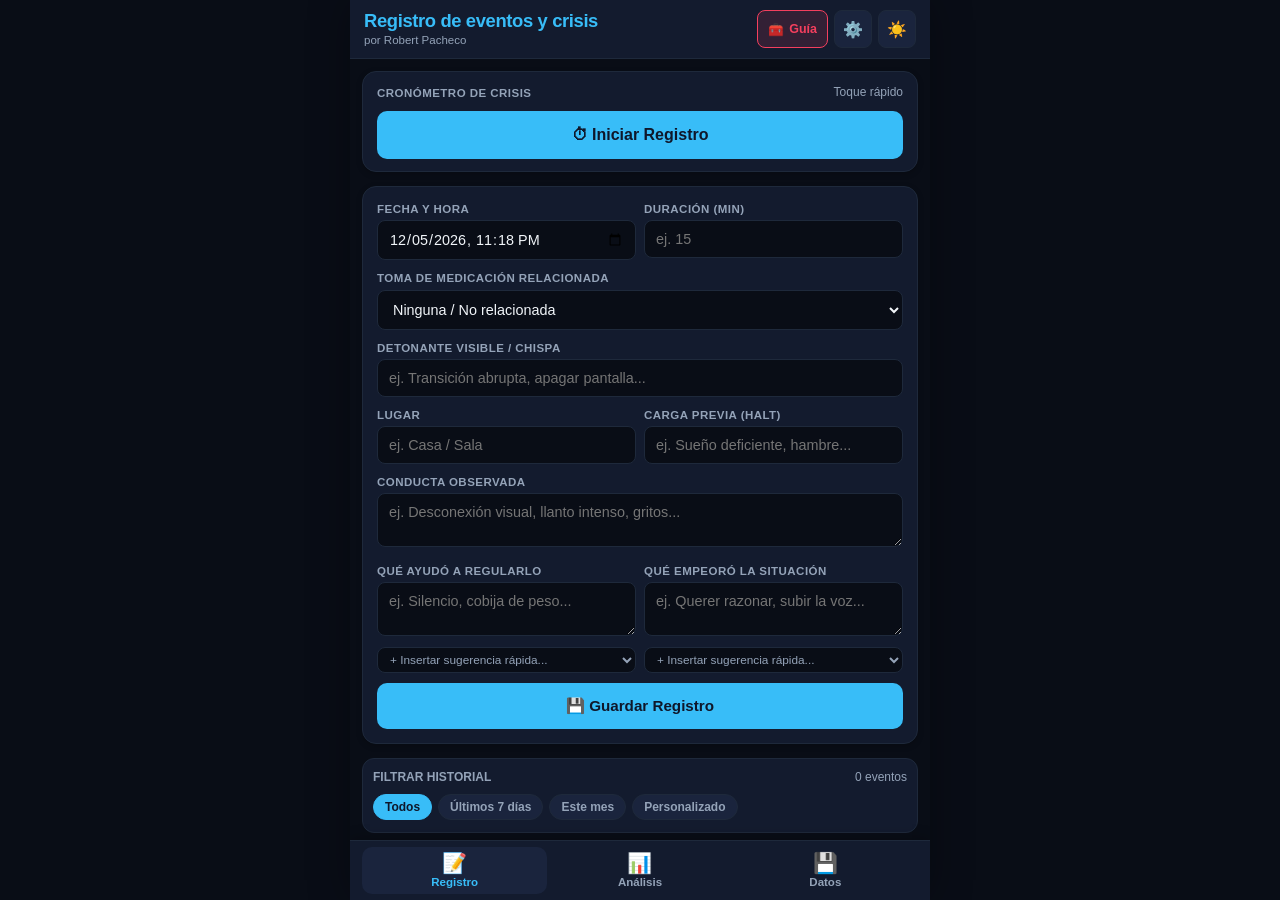
==== commit 91a59baf: "refactor: improve UI layout and PWA offline behavior - Update CSS variables and root layout to suppo" ====
--- a/public/bitacora_offline.html
+++ b/public/bitacora_offline.html
@@ -17,19 +17,19 @@
     :root {
       --bg: #090d16;
       --card: #131b2e;
-      --card-subtle: #1e293b;
+      --card-subtle: #1a243d;
       --accent: #38bdf8;
       --accent-hover: #0ea5e9;
       --accent-peak: #f43f5e;
       --text: #f1f5f9;
       --muted: #94a3b8;
-      --border: #243048;
-      --border-light: #334155;
+      --border: #1e293b;
+      --border-light: #2d3d63;
       --input-bg: #090d16;
       --danger: #f43f5e;
       --success: #10b981;
-      --shadow: 0 4px 20px -2px rgba(0, 0, 0, 0.4);
-      --shadow-sm: 0 2px 8px rgba(0, 0, 0, 0.25);
+      --shadow: 0 4px 16px rgba(0, 0, 0, 0.35);
+      --shadow-sm: 0 2px 6px rgba(0, 0, 0, 0.2);
     }
 
     [data-theme="light"] {
@@ -46,142 +46,1012 @@
       --input-bg: #ffffff;
       --danger: #e11d48;
       --success: #059669;
-      --shadow: 0 4px 20px -2px rgba(15, 23, 42, 0.08);
-      --shadow-sm: 0 2px 6px rgba(15, 23, 42, 0.04);
-    }
-
-    * { box-sizing: border-box; font-family: -apple-system, BlinkMacSystemFont, "Segoe UI", Roboto, "Helvetica Neue", sans-serif; margin: 0; padding: 0; -webkit-tap-highlight-color: transparent; }
-    body { background-color: var(--bg); color: var(--text); padding: 16px 12px; display: flex; justify-content: center; min-height: 100vh; transition: background-color 0.25s ease, color 0.25s ease; line-height: 1.5; }
-    .container { width: 100%; max-width: 580px; display: flex; flex-direction: column; gap: 16px; }
-
-    /* Header */
-    .app-header { display: flex; justify-content: space-between; align-items: center; gap: 12px; padding: 4px 2px; }
-    .brand-wrap { display: flex; flex-direction: column; }
-    h1 { font-size: 1.28rem; font-weight: 800; color: var(--accent); letter-spacing: -0.02em; line-height: 1.2; }
-    .child-badge { font-size: 0.78rem; font-weight: 600; color: var(--muted); display: flex; align-items: center; gap: 6px; margin-top: 3px; }
-    .child-pill { background: var(--card-subtle); border: 1px solid var(--border); padding: 1px 8px; border-radius: 9999px; color: var(--accent); font-size: 0.75rem; }
-    .header-actions { display: flex; align-items: center; gap: 6px; }
-
-    /* Modales */
-    .modal-overlay { position: fixed; inset: 0; background: rgba(0, 0, 0, 0.75); display: flex; align-items: center; justify-content: center; z-index: 1000; padding: 16px; backdrop-filter: blur(6px); }
-    .modal-card { background-color: var(--card); border: 1px solid var(--border); border-radius: 18px; padding: 22px; width: 100%; max-width: 520px; max-height: 88vh; overflow-y: auto; box-shadow: 0 20px 40px rgba(0, 0, 0, 0.5); display: flex; flex-direction: column; gap: 16px; animation: modal-enter 0.22s cubic-bezier(0.16, 1, 0.3, 1); }
-    @keyframes modal-enter { from { transform: scale(0.96) translateY(8px); opacity: 0; } to { transform: scale(1) translateY(0); opacity: 1; } }
-    .modal-header { display: flex; justify-content: space-between; align-items: center; border-bottom: 1px solid var(--border); padding-bottom: 12px; }
-    .modal-title { font-size: 1.18rem; font-weight: 700; color: var(--text); display: flex; align-items: center; gap: 8px; }
-    .rescue-step { background: var(--card-subtle); border-left: 4px solid var(--accent); padding: 12px 14px; border-radius: 8px; font-size: 0.92rem; line-height: 1.45; color: var(--text); }
-    .rescue-step.critical { border-left-color: var(--accent-peak); }
+      --shadow: 0 4px 16px rgba(15, 23, 42, 0.06);
+      --shadow-sm: 0 2px 6px rgba(15, 23, 42, 0.03);
+    }
+
+    * {
+      box-sizing: border-box;
+      font-family: -apple-system, BlinkMacSystemFont, "Segoe UI", Roboto, "Helvetica Neue", sans-serif;
+      margin: 0;
+      padding: 0;
+      -webkit-tap-highlight-color: transparent;
+    }
+
+    html, body {
+      height: 100%;
+      height: 100dvh;
+      margin: 0;
+      padding: 0;
+      overflow: hidden;
+      background-color: var(--bg);
+      color: var(--text);
+      line-height: 1.4;
+      -webkit-font-smoothing: antialiased;
+    }
+
+    /* App Shell Fijo (Zero Window Overflow) */
+    .app-shell {
+      height: 100%;
+      height: 100dvh;
+      width: 100%;
+      max-width: 580px;
+      margin: 0 auto;
+      display: flex;
+      flex-direction: column;
+      overflow: hidden;
+      background-color: var(--bg);
+      position: relative;
+      box-shadow: 0 0 40px rgba(0, 0, 0, 0.3);
+    }
+
+    /* Cabecera Compacta Fija */
+    .app-header {
+      flex-shrink: 0;
+      z-index: 30;
+      border-bottom: 1px solid var(--border);
+      background: var(--card);
+      padding: 10px 14px;
+      display: flex;
+      justify-content: space-between;
+      align-items: center;
+      gap: 8px;
+    }
+
+    .brand-wrap {
+      display: flex;
+      flex-direction: column;
+      overflow: hidden;
+    }
+
+    h1 {
+      font-size: 1.15rem;
+      font-weight: 800;
+      color: var(--accent);
+      letter-spacing: -0.02em;
+      white-space: nowrap;
+      overflow: hidden;
+      text-overflow: ellipsis;
+      line-height: 1.2;
+    }
+
+    .child-badge {
+      font-size: 0.72rem;
+      font-weight: 600;
+      color: var(--muted);
+      display: flex;
+      align-items: center;
+      gap: 5px;
+      margin-top: 2px;
+    }
+
+    .child-pill {
+      background: var(--card-subtle);
+      border: 1px solid var(--border);
+      padding: 0px 7px;
+      border-radius: 9999px;
+      color: var(--accent);
+      font-size: 0.7rem;
+    }
+
+    .header-actions {
+      display: flex;
+      align-items: center;
+      gap: 6px;
+      flex-shrink: 0;
+    }
+
+    /* Contenido Scrolleable de cada vista */
+    .view-content {
+      flex: 1;
+      overflow-y: auto;
+      -webkit-overflow-scrolling: touch;
+      padding: 12px;
+      display: flex;
+      flex-direction: column;
+      gap: 12px;
+    }
+
+    /* Barra de Navegación Inferior Fija */
+    .bottom-nav {
+      flex-shrink: 0;
+      z-index: 30;
+      border-top: 1px solid var(--border);
+      background: var(--card);
+      display: grid;
+      grid-template-columns: repeat(3, 1fr);
+      padding: 6px 12px calc(6px + env(safe-area-inset-bottom, 0px)) 12px;
+      box-shadow: 0 -3px 12px rgba(0, 0, 0, 0.2);
+    }
+
+    .nav-item {
+      display: flex;
+      flex-direction: column;
+      align-items: center;
+      justify-content: center;
+      gap: 3px;
+      padding: 6px 0;
+      border-radius: 10px;
+      color: var(--muted);
+      font-size: 0.72rem;
+      font-weight: 600;
+      cursor: pointer;
+      border: none;
+      background: transparent;
+      transition: all 0.15s ease;
+      touch-action: manipulation;
+    }
+
+    .nav-item.active {
+      color: var(--accent);
+      background: var(--card-subtle);
+    }
+
+    .nav-item .nav-icon {
+      font-size: 1.25rem;
+      line-height: 1;
+    }
 
     /* Cronómetro */
-    .timer-box { background: var(--card); border: 1px solid var(--border); border-radius: 16px; padding: 18px; display: flex; flex-direction: column; gap: 14px; box-shadow: var(--shadow); transition: all 0.25s ease; }
-    .timer-box.active { border-color: var(--accent-peak); box-shadow: 0 0 24px rgba(244, 63, 94, 0.28); }
-    .timer-btn { width: 100%; padding: 15px 18px; min-height: 52px; font-size: 1.05rem; font-weight: 700; border-radius: 12px; cursor: pointer; border: none; display: flex; align-items: center; justify-content: center; gap: 10px; transition: all 0.2s cubic-bezier(0.16, 1, 0.3, 1); touch-action: manipulation; }
-    .timer-btn-start { background: var(--accent); color: #0f172a; box-shadow: 0 4px 14px rgba(56, 189, 248, 0.35); }
-    .timer-btn-start:hover { background: var(--accent-hover); }
-    .timer-btn-start:active { transform: scale(0.98); }
-    .timer-btn-stop { background: var(--accent-peak); color: #ffffff; animation: pulse-ring 2s cubic-bezier(0.4, 0, 0.6, 1) infinite; }
-    .timer-btn-stop:active { transform: scale(0.98); }
-    @keyframes pulse-ring { 0%, 100% { box-shadow: 0 0 0 0 rgba(244, 63, 94, 0.55); } 50% { box-shadow: 0 0 0 10px rgba(244, 63, 94, 0); } }
-    .timer-time-display { font-family: ui-monospace, SFMono-Regular, Menlo, Monaco, Consolas, monospace; font-size: 2.1rem; font-weight: 800; color: var(--accent-peak); text-align: center; }
-    .timer-badge { font-size: 0.72rem; font-weight: 700; text-transform: uppercase; letter-spacing: 0.06em; padding: 4px 10px; border-radius: 9999px; display: inline-flex; align-items: center; gap: 6px; }
-    .timer-badge.running { background: rgba(244, 63, 94, 0.15); color: var(--accent-peak); border: 1px solid rgba(244, 63, 94, 0.3); }
-    .timer-alert { background: rgba(16, 185, 129, 0.12); border: 1px solid var(--success); color: var(--text); padding: 11px 14px; border-radius: 10px; font-size: 0.86rem; display: flex; justify-content: space-between; align-items: center; }
-
-    /* Pestañas */
-    .tabs { display: grid; grid-template-columns: repeat(3, 1fr); gap: 6px; background: var(--card-subtle); padding: 5px; border-radius: 12px; border: 1px solid var(--border); }
-    .tab-btn { background: transparent; border: none; color: var(--muted); font-size: 0.88rem; font-weight: 600; padding: 10px 8px; cursor: pointer; border-radius: 8px; transition: all 0.2s ease; text-align: center; }
-    .tab-btn.active { background: var(--card); color: var(--accent); box-shadow: var(--shadow-sm); }
-
-    /* Barra de Filtros */
-    .filter-bar { background: var(--card); border: 1px solid var(--border); border-radius: 14px; padding: 12px; display: flex; flex-direction: column; gap: 10px; box-shadow: var(--shadow-sm); }
-    .filter-pills { display: flex; gap: 6px; overflow-x: auto; padding-bottom: 2px; }
-    .filter-pill { background: var(--card-subtle); border: 1px solid var(--border); color: var(--muted); font-size: 0.78rem; font-weight: 600; padding: 6px 12px; border-radius: 9999px; cursor: pointer; white-space: nowrap; transition: all 0.15s ease; }
-    .filter-pill.active { background: var(--accent); color: #0f172a; border-color: var(--accent); }
-    .custom-range-grid { display: grid; grid-template-columns: 1fr 1fr; gap: 8px; margin-top: 4px; }
-
-    /* Tarjetas y Controles */
-    .card { background-color: var(--card); border: 1px solid var(--border); border-radius: 16px; padding: 18px; display: flex; flex-direction: column; gap: 14px; box-shadow: var(--shadow-sm); }
-    label { font-size: 0.78rem; font-weight: 700; color: var(--muted); text-transform: uppercase; letter-spacing: 0.04em; }
-    input, textarea, select { width: 100%; background: var(--input-bg); border: 1px solid var(--border); border-radius: 10px; color: var(--text); padding: 12px 14px; font-size: 0.95rem; outline: none; margin-top: 4px; transition: border-color 0.15s ease; }
-    input:focus, textarea:focus, select:focus { border-color: var(--accent); }
-    textarea { resize: vertical; min-height: 65px; }
-    .grid { display: grid; grid-template-columns: 1fr 1fr; gap: 10px; }
-
-    /* Botones */
-    .btn { background: var(--accent); color: #0f172a; border: none; font-weight: 700; font-size: 1rem; padding: 14px; border-radius: 10px; cursor: pointer; text-align: center; min-height: 48px; transition: all 0.15s ease; box-shadow: 0 2px 10px rgba(56, 189, 248, 0.25); }
-    .btn:active { transform: scale(0.98); opacity: 0.9; }
-    .btn-secondary { background: var(--card-subtle); border: 1px solid var(--border); color: var(--text); font-size: 0.84rem; font-weight: 600; padding: 8px 14px; border-radius: 10px; cursor: pointer; min-height: 40px; display: inline-flex; align-items: center; justify-content: center; gap: 6px; }
-    .btn-icon { background: var(--card-subtle); border: 1px solid var(--border); color: var(--text); font-size: 1.05rem; width: 40px; height: 40px; border-radius: 10px; cursor: pointer; display: flex; align-items: center; justify-content: center; }
-    .btn-rescue { background: rgba(244, 63, 94, 0.12); border: 1px solid var(--accent-peak); color: var(--accent-peak); font-size: 0.84rem; font-weight: 700; padding: 8px 12px; border-radius: 10px; cursor: pointer; min-height: 40px; display: inline-flex; align-items: center; gap: 6px; }
-    .btn-danger { background: transparent; border: 1px solid var(--danger); color: var(--danger); font-size: 0.75rem; font-weight: 600; padding: 4px 10px; border-radius: 6px; cursor: pointer; min-height: 30px; }
-
-    /* Historial */
-    .item { background: var(--card); border: 1px solid var(--border); border-left: 4px solid var(--accent); padding: 14px; border-radius: 12px; display: flex; flex-direction: column; gap: 6px; box-shadow: var(--shadow-sm); }
-    .item-header { display: flex; justify-content: space-between; align-items: center; font-size: 0.85rem; color: var(--muted); }
-    .item-title { font-weight: 700; color: var(--text); font-size: 0.98rem; }
-    .med-badge { background: rgba(56, 189, 248, 0.12); color: var(--accent); border: 1px solid rgba(56, 189, 248, 0.3); font-size: 0.76rem; font-weight: 600; padding: 3px 8px; border-radius: 6px; display: inline-flex; align-items: center; gap: 4px; width: fit-content; }
-
-    /* Alerta de proximidad con medicación programada */
+    .timer-box {
+      background: var(--card);
+      border: 1px solid var(--border);
+      border-radius: 14px;
+      padding: 12px 14px;
+      display: flex;
+      flex-direction: column;
+      gap: 10px;
+      box-shadow: var(--shadow-sm);
+      transition: border-color 0.2s ease;
+    }
+
+    .timer-box.active {
+      border-color: var(--accent-peak);
+      box-shadow: 0 0 16px rgba(244, 63, 94, 0.25);
+    }
+
+    .timer-btn {
+      width: 100%;
+      padding: 13px 16px;
+      min-height: 48px;
+      font-size: 1rem;
+      font-weight: 700;
+      border-radius: 10px;
+      cursor: pointer;
+      border: none;
+      display: flex;
+      align-items: center;
+      justify-content: center;
+      gap: 8px;
+      touch-action: manipulation;
+      transition: transform 0.1s ease;
+    }
+
+    .timer-btn-start {
+      background: var(--accent);
+      color: #0f172a;
+    }
+
+    .timer-btn-start:active {
+      transform: scale(0.98);
+    }
+
+    .timer-btn-stop {
+      background: var(--accent-peak);
+      color: #ffffff;
+      animation: pulse-ring 2s cubic-bezier(0.4, 0, 0.6, 1) infinite;
+    }
+
+    @keyframes pulse-ring {
+      0%, 100% { box-shadow: 0 0 0 0 rgba(244, 63, 94, 0.5); }
+      50% { box-shadow: 0 0 0 8px rgba(244, 63, 94, 0); }
+    }
+
+    .timer-time-display {
+      font-family: ui-monospace, SFMono-Regular, Menlo, Monaco, Consolas, monospace;
+      font-size: 1.8rem;
+      font-weight: 800;
+      color: var(--accent-peak);
+      text-align: center;
+      line-height: 1.1;
+    }
+
+    .timer-badge {
+      font-size: 0.68rem;
+      font-weight: 700;
+      text-transform: uppercase;
+      letter-spacing: 0.05em;
+      padding: 2px 7px;
+      border-radius: 9999px;
+      display: inline-flex;
+      align-items: center;
+      gap: 5px;
+    }
+
+    .timer-badge.running {
+      background: rgba(244, 63, 94, 0.15);
+      color: var(--accent-peak);
+      border: 1px solid rgba(244, 63, 94, 0.3);
+    }
+
+    .timer-alert {
+      background: rgba(16, 185, 129, 0.12);
+      border: 1px solid var(--success);
+      color: var(--text);
+      padding: 8px 12px;
+      border-radius: 8px;
+      font-size: 0.8rem;
+      display: flex;
+      justify-content: space-between;
+      align-items: center;
+    }
+
+    /* Alerta de Medicación */
     .med-alert-box {
       background: rgba(56, 189, 248, 0.1);
+      border: 1px solid var(--accent);
+      border-radius: 10px;
+      padding: 10px 12px;
+      display: flex;
+      align-items: center;
+      justify-content: space-between;
+      gap: 8px;
+      font-size: 0.82rem;
+      color: var(--text);
+    }
+
+    [data-theme="light"] .med-alert-box {
+      background: rgba(2, 132, 199, 0.08);
+    }
+
+    /* Tarjetas y Formularios */
+    .card {
+      background-color: var(--card);
+      border: 1px solid var(--border);
+      border-radius: 14px;
+      padding: 14px;
+      display: flex;
+      flex-direction: column;
+      gap: 10px;
+      box-shadow: var(--shadow-sm);
+    }
+
+    label {
+      font-size: 0.72rem;
+      font-weight: 700;
+      color: var(--muted);
+      text-transform: uppercase;
+      letter-spacing: 0.04em;
+      margin-bottom: 3px;
+      display: block;
+    }
+
+    input, textarea, select {
+      width: 100%;
+      background: var(--input-bg);
+      border: 1px solid var(--border);
+      border-radius: 8px;
+      color: var(--text);
+      padding: 10px 11px;
+      font-size: 0.9rem;
+      outline: none;
+      transition: border-color 0.15s ease;
+    }
+
+    input:focus, textarea:focus, select:focus {
+      border-color: var(--accent);
+    }
+
+    textarea {
+      resize: vertical;
+      min-height: 52px;
+    }
+
+    .grid {
+      display: grid;
+      grid-template-columns: 1fr 1fr;
+      gap: 8px;
+    }
+
+    /* Botones */
+    .btn {
+      background: var(--accent);
+      color: #0f172a;
+      border: none;
+      font-weight: 700;
+      font-size: 0.95rem;
+      padding: 12px;
+      border-radius: 10px;
+      cursor: pointer;
+      text-align: center;
+      min-height: 46px;
+      display: flex;
+      align-items: center;
+      justify-content: center;
+      gap: 6px;
+      transition: transform 0.1s ease;
+      touch-action: manipulation;
+    }
+
+    .btn:active {
+      transform: scale(0.98);
+    }
+
+    .btn-secondary {
+      background: var(--card-subtle);
+      border: 1px solid var(--border);
+      color: var(--text);
+      font-size: 0.8rem;
+      font-weight: 600;
+      padding: 7px 11px;
+      border-radius: 8px;
+      cursor: pointer;
+      min-height: 38px;
+      display: inline-flex;
+      align-items: center;
+      justify-content: center;
+      gap: 5px;
+      touch-action: manipulation;
+    }
+
+    .btn-icon {
+      background: var(--card-subtle);
+      border: 1px solid var(--border);
+      color: var(--text);
+      font-size: 1rem;
+      width: 38px;
+      height: 38px;
+      border-radius: 8px;
+      cursor: pointer;
+      display: flex;
+      align-items: center;
+      justify-content: center;
+      touch-action: manipulation;
+    }
+
+    .btn-rescue {
+      background: rgba(244, 63, 94, 0.14);
+      border: 1px solid var(--accent-peak);
+      color: var(--accent-peak);
+      font-size: 0.78rem;
+      font-weight: 700;
+      padding: 6px 10px;
+      border-radius: 8px;
+      cursor: pointer;
+      min-height: 38px;
+      display: inline-flex;
+      align-items: center;
+      gap: 5px;
+      touch-action: manipulation;
+    }
+
+    .btn-danger {
+      background: transparent;
+      border: 1px solid var(--danger);
+      color: var(--danger);
+      font-size: 0.72rem;
+      font-weight: 600;
+      padding: 3px 8px;
+      border-radius: 6px;
+      cursor: pointer;
+      min-height: 28px;
+    }
+
+    /* Modales y Bottom Sheets */
+    .modal-overlay {
+      position: fixed;
+      inset: 0;
+      background: rgba(0, 0, 0, 0.75);
+      display: flex;
+      align-items: flex-end;
+      justify-content: center;
+      z-index: 1000;
+      backdrop-filter: blur(4px);
+    }
+
+    @media (min-width: 480px) {
+      .modal-overlay {
+        align-items: center;
+        padding: 16px;
+      }
+    }
+
+    .modal-card {
+      background-color: var(--card);
+      border: 1px solid var(--border);
+      border-top-left-radius: 20px;
+      border-top-right-radius: 20px;
+      border-bottom-left-radius: 0px;
+      border-bottom-right-radius: 0px;
+      padding: 18px 16px;
+      width: 100%;
+      max-width: 540px;
+      max-height: 85vh;
+      overflow-y: auto;
+      box-shadow: 0 -10px 30px rgba(0, 0, 0, 0.5);
+      display: flex;
+      flex-direction: column;
+      gap: 14px;
+      animation: slide-up 0.22s cubic-bezier(0.16, 1, 0.3, 1);
+    }
+
+    @media (min-width: 480px) {
+      .modal-card {
+        border-radius: 18px;
+        box-shadow: 0 10px 40px rgba(0, 0, 0, 0.5);
+        max-height: 80vh;
+      }
+    }
+
+    @keyframes slide-up {
+      from { transform: translateY(100%); }
+      to { transform: translateY(0); }
+    }
+
+    .modal-header {
+      display: flex;
+      justify-content: space-between;
+      align-items: center;
+      border-bottom: 1px solid var(--border);
+      padding-bottom: 10px;
+    }
+
+    .modal-title {
+      font-size: 1.1rem;
+      font-weight: 800;
+      color: var(--text);
+      display: flex;
+      align-items: center;
+      gap: 8px;
+    }
+
+    .rescue-step {
+      background: var(--card-subtle);
+      border-left: 4px solid var(--accent);
+      padding: 10px 12px;
+      border-radius: 8px;
+      font-size: 0.88rem;
+      line-height: 1.4;
+      color: var(--text);
+    }
+
+    .rescue-step.critical {
+      border-left-color: var(--accent-peak);
+    }
+
+    /* Filtros */
+    .filter-bar {
+      background: var(--card);
+      border: 1px solid var(--border);
+      border-radius: 12px;
+      padding: 10px;
+      display: flex;
+      flex-direction: column;
+      gap: 8px;
+    }
+
+    .filter-pills {
+      display: flex;
+      gap: 6px;
+      overflow-x: auto;
+      padding-bottom: 2px;
+    }
+
+    .filter-pill {
+      background: var(--card-subtle);
+      border: 1px solid var(--border);
+      color: var(--muted);
+      font-size: 0.75rem;
+      font-weight: 600;
+      padding: 5px 11px;
+      border-radius: 9999px;
+      cursor: pointer;
+      white-space: nowrap;
+    }
+
+    .filter-pill.active {
+      background: var(--accent);
+      color: #0f172a;
+      border-color: var(--accent);
+    }
+
+    /* Métricas */
+    .stats-grid {
+      display: grid;
+      grid-template-columns: repeat(2, 1fr);
+      gap: 8px;
+    }
+
+    @media (min-width: 440px) {
+      .stats-grid {
+        grid-template-columns: repeat(4, 1fr);
+      }
+    }
+
+    .stat-box {
+      background: var(--card);
+      padding: 10px 8px;
+      border-radius: 12px;
+      border: 1px solid var(--border);
+      display: flex;
+      flex-direction: column;
+      align-items: center;
+      text-align: center;
+    }
+
+    .stat-num {
+      font-size: 1.25rem;
+      font-weight: 800;
+      color: var(--accent);
+      line-height: 1.2;
+    }
+
+    .stat-desc {
+      font-size: 0.68rem;
+      color: var(--muted);
+      text-transform: uppercase;
+      font-weight: 700;
+      margin-top: 2px;
+    }
+
+    /* Gráficos */
+    .bar-chart {
+      display: flex;
+      flex-direction: column;
+      gap: 6px;
+      margin-top: 4px;
+    }
+
+    .bar-row {
+      display: flex;
+      align-items: center;
+      gap: 8px;
+      font-size: 0.78rem;
+    }
+
+    .bar-label {
+      width: 50px;
+      color: var(--muted);
+      text-align: right;
+      font-variant-numeric: tabular-nums;
+      font-weight: 500;
+    }
+
+    .bar-track {
+      flex: 1;
+      background: var(--input-bg);
+      height: 16px;
+      border-radius: 4px;
+      overflow: hidden;
+      display: flex;
+      border: 1px solid var(--border);
+    }
+
+    .bar-fill {
+      height: 100%;
+      background: var(--accent);
+      border-radius: 4px;
+      transition: width 0.3s ease;
+    }
+
+    .bar-fill.peak {
+      background: var(--accent-peak);
+    }
+
+    .bar-val {
+      width: 22px;
+      color: var(--text);
+      font-weight: 700;
+    }
+
+    /* Historial */
+    .item {
+      background: var(--card);
+      border: 1px solid var(--border);
+      border-left: 3.5px solid var(--accent);
+      padding: 11px 12px;
+      border-radius: 10px;
+      display: flex;
+      flex-direction: column;
+      gap: 4px;
+    }
+
+    .item-header {
+      display: flex;
+      justify-content: space-between;
+      align-items: center;
+      font-size: 0.78rem;
+      color: var(--muted);
+    }
+
+    .item-title {
+      font-weight: 700;
+      color: var(--text);
+      font-size: 0.92rem;
+    }
+
+    .med-badge {
+      background: rgba(56, 189, 248, 0.12);
+      color: var(--accent);
+      border: 1px solid rgba(56, 189, 248, 0.3);
+      font-size: 0.72rem;
+      font-weight: 600;
+      padding: 2px 6px;
+      border-radius: 4px;
+      display: inline-flex;
+      align-items: center;
+      gap: 4px;
+      width: fit-content;
+    }
+
+    .top-trigger-item {
+      display: flex;
+      justify-content: space-between;
+      align-items: center;
+      background: var(--card-subtle);
+      padding: 8px 12px;
+      border-radius: 8px;
+      font-size: 0.84rem;
+      border: 1px solid var(--border);
+    }
+
+    .data-card-grid {
+      display: flex;
+      flex-direction: column;
+      gap: 10px;
+    }
+
+    .action-card {
+      background: var(--card);
+      border: 1px solid var(--border);
+      border-radius: 12px;
+      padding: 14px;
+      display: flex;
+      justify-content: space-between;
+      align-items: center;
+      gap: 10px;
+    }
+
+    .action-card-text {
+      display: flex;
+      flex-direction: column;
+      gap: 3px;
+    }
+
+    .action-card-title {
+      font-weight: 700;
+      font-size: 0.9rem;
+    }
+
+    .action-card-desc {
+      font-size: 0.76rem;
+      color: var(--muted);
+    }
+
+    /* Toast */
+    .toast-container {
+      position: fixed;
+      bottom: 74px;
+      left: 50%;
+      transform: translateX(-50%);
+      z-index: 1200;
+      width: calc(100% - 24px);
+      max-width: 480px;
+      pointer-events: none;
+    }
+
+    .toast {
+      background: var(--card);
       border: 1.5px solid var(--accent);
+      color: var(--text);
+      padding: 10px 14px;
       border-radius: 12px;
-      padding: 12px 14px;
+      box-shadow: 0 10px 28px rgba(0, 0, 0, 0.45);
+      font-size: 0.85rem;
+      font-weight: 600;
       display: flex;
       align-items: center;
       justify-content: space-between;
       gap: 10px;
-      font-size: 0.85rem;
-      color: var(--text);
-      box-shadow: 0 2px 10px rgba(56, 189, 248, 0.12);
-    }
-    [data-theme="light"] .med-alert-box {
-      background: rgba(2, 132, 199, 0.08);
-      border-color: var(--accent);
-    }
-
-    /* Gráficos de barras nativos */
-    .bar-chart { display: flex; flex-direction: column; gap: 7px; margin-top: 6px; }
-    .bar-row { display: flex; align-items: center; gap: 10px; font-size: 0.82rem; }
-    .bar-label { width: 55px; color: var(--muted); text-align: right; font-variant-numeric: tabular-nums; font-weight: 500; }
-    .bar-track { flex: 1; background: var(--input-bg); height: 18px; border-radius: 6px; overflow: hidden; display: flex; border: 1px solid var(--border); }
-    .bar-fill { height: 100%; background: var(--accent); border-radius: 6px; transition: width 0.35s ease-out; }
-    .bar-fill.peak { background: var(--accent-peak); }
-    .bar-val { width: 24px; color: var(--text); font-weight: 700; }
-
-    /* Métricas Dashboard */
-    .stats-grid { display: grid; grid-template-columns: repeat(2, 1fr); gap: 10px; }
-    @media (min-width: 480px) { .stats-grid { grid-template-columns: repeat(4, 1fr); } }
-    .stat-box { background: var(--card); padding: 14px 10px; border-radius: 14px; border: 1px solid var(--border); box-shadow: var(--shadow-sm); display: flex; flex-direction: column; align-items: center; text-align: center; }
-    .stat-num { font-size: 1.35rem; font-weight: 800; color: var(--accent); }
-    .stat-desc { font-size: 0.72rem; color: var(--muted); text-transform: uppercase; font-weight: 600; margin-top: 3px; }
-
-    /* Top Triggers */
-    .top-trigger-item { display: flex; justify-content: space-between; align-items: center; background: var(--card-subtle); padding: 10px 14px; border-radius: 10px; font-size: 0.88rem; border: 1px solid var(--border); }
-
-    /* Pestaña de Datos */
-    .action-card { background: var(--card); border: 1px solid var(--border); border-radius: 14px; padding: 16px; display: flex; justify-content: space-between; align-items: center; gap: 12px; box-shadow: var(--shadow-sm); }
-    .action-card-text { display: flex; flex-direction: column; gap: 2px; }
-    .action-card-title { font-weight: 700; font-size: 0.95rem; color: var(--text); }
-    .action-card-desc { font-size: 0.8rem; color: var(--muted); }
+      pointer-events: auto;
+      animation: slide-up 0.2s cubic-bezier(0.16, 1, 0.3, 1);
+    }
+
+    .toast.toast-success { border-color: var(--success); }
+    .toast.toast-danger { border-color: var(--danger); }
   </style>
 </head>
 <body>
 
-<div class="container">
+<div class="app-shell">
   <!-- Datalists para sugerencias previas -->
   <datalist id="dl-chispa"></datalist>
   <datalist id="dl-lugar"></datalist>
   <datalist id="dl-carga"></datalist>
-  <datalist id="dl-ayudo"></datalist>
-  <datalist id="dl-empeoro"></datalist>
 
   <input type="file" id="fileImport" accept=".json" style="display:none;" onchange="importarJSON(event)">
+
+  <!-- Cabecera Fija -->
+  <header class="app-header">
+    <div class="brand-wrap">
+      <h1>Registro de eventos y crisis</h1>
+      <span class="app-subtitle" style="font-size:0.72rem; color:var(--muted); font-weight:500;">por Robert Pacheco</span>
+      <div class="child-badge" id="childBadgeHeader" style="display:none;">
+        <span class="child-pill" id="childPillText"></span>
+      </div>
+    </div>
+    <div class="header-actions">
+      <button type="button" class="btn-rescue" onclick="abrirModal('rescueModal')" title="Guía rápida de rescate">
+        <span>🧰</span><span>Guía</span>
+      </button>
+      <button type="button" class="btn-icon" onclick="abrirModal('profileModal')" title="Ajustes y Perfil">⚙️</button>
+      <button type="button" class="btn-icon" id="themeToggleBtn" onclick="toggleTheme()" title="Cambiar tema">☀️</button>
+    </div>
+  </header>
+
+  <!-- Contenedor scrolleable autónomo para la vista actual (Zero Window Overflow) -->
+  <main class="view-content">
+    <!-- VISTA 1: REGISTRO -->
+    <div id="vistaRegistro" style="display:flex; flex-direction:column; gap:14px;">
+      <!-- Cronómetro de Crisis -->
+      <section class="timer-box" id="timerContainer">
+        <div style="display:flex; justify-content:space-between; align-items:center;">
+          <label style="margin:0;">Cronómetro de Crisis</label>
+          <span class="timer-badge" id="timerBadge" style="display:none;">
+            <span style="width:8px; height:8px; border-radius:50%; background:var(--accent-peak); display:inline-block;"></span>
+            En curso
+          </span>
+          <span id="timerHint" style="font-size:0.75rem; color:var(--muted);">Toque rápido</span>
+        </div>
+
+        <div id="timerDisplayWrap" style="display:none; flex-direction:column; align-items:center; gap:4px;">
+          <div class="timer-time-display" id="timerDisplay">00:00</div>
+          <div id="timerStartInfo" style="font-size:0.8rem; color:var(--muted);"></div>
+        </div>
+
+        <button type="button" class="timer-btn timer-btn-start" id="btnTimer" onclick="toggleTimer()">
+          ⏱ Iniciar Registro
+        </button>
+
+        <div id="timerCancelWrap" style="display:none; justify-content:center;">
+          <button type="button" onclick="cancelarTimer()" style="background:transparent; border:none; color:var(--muted); font-size:0.75rem; text-decoration:underline; cursor:pointer; padding:4px;">
+            Cancelar cronómetro sin calcular
+          </button>
+        </div>
+
+        <div class="timer-alert" id="timerAlert" style="display:none;">
+          <span id="timerAlertText"></span>
+          <button type="button" onclick="cerrarAlertaTimer()" style="background:transparent; border:none; color:var(--text); cursor:pointer; font-size:1rem; line-height:1;">×</button>
+        </div>
+      </section>
+
+      <!-- Formulario de Registro -->
+      <form id="logForm" class="card" onsubmit="guardarRegistro(event)">
+        <div class="grid">
+          <div>
+            <label for="fechaHora">Fecha y Hora</label>
+            <input type="datetime-local" id="fechaHora" oninput="verificarProximidadMedicacion()" required>
+          </div>
+          <div>
+            <label for="duracion">Duración (min)</label>
+            <input type="number" id="duracion" placeholder="ej. 15" min="1" required>
+          </div>
+        </div>
+
+        <!-- Alerta de coincidencia con medicación programada -->
+        <div id="medAlertBox" style="display:none;" class="med-alert-box">
+          <div style="display:flex; align-items:flex-start; gap:10px;">
+            <span style="font-size:1.25rem; line-height:1;">💊</span>
+            <div>
+              <div style="font-weight:700; font-size:0.86rem; color:var(--accent);">Toma de medicación cercana detectada</div>
+              <div id="medAlertText" style="font-size:0.82rem; margin-top:2px; color:var(--text);"></div>
+            </div>
+          </div>
+          <button type="button" id="btnVincularMed" class="btn-secondary" style="font-size:0.76rem; padding:6px 10px; min-height:32px; white-space:nowrap;">Vincular toma</button>
+        </div>
+
+        <div>
+          <label for="medRelated">Toma de medicación relacionada</label>
+          <select id="medRelated">
+            <option value="">Ninguna / No relacionada</option>
+          </select>
+        </div>
+
+        <div>
+          <label for="chispa">Detonante visible / Chispa</label>
+          <input type="text" id="chispa" list="dl-chispa" placeholder="ej. Transición abrupta, apagar pantalla..." required>
+        </div>
+
+        <div class="grid">
+          <div>
+            <label for="lugar">Lugar</label>
+            <input type="text" id="lugar" list="dl-lugar" placeholder="ej. Casa / Sala">
+          </div>
+          <div>
+            <label for="carga">Carga previa (HALT)</label>
+            <input type="text" id="carga" list="dl-carga" placeholder="ej. Sueño deficiente, hambre...">
+          </div>
+        </div>
+
+        <div>
+          <label for="conducta">Conducta observada</label>
+          <textarea id="conducta" placeholder="ej. Desconexión visual, llanto intenso, gritos..."></textarea>
+        </div>
+
+        <div class="grid">
+          <div>
+            <label for="ayudo">Qué ayudó a regularlo</label>
+            <textarea id="ayudo" placeholder="ej. Silencio, cobija de peso..."></textarea>
+            <select id="selAyudoQuick" style="margin-top:4px; font-size:0.74rem; padding:4px 8px; color:var(--muted);" onchange="insertarSugerencia('ayudo', this.value); this.value='';">
+              <option value="">+ Insertar sugerencia rápida...</option>
+            </select>
+          </div>
+          <div>
+            <label for="empeoro">Qué empeoró la situación</label>
+            <textarea id="empeoro" placeholder="ej. Querer razonar, subir la voz..."></textarea>
+            <select id="selEmpeoroQuick" style="margin-top:4px; font-size:0.74rem; padding:4px 8px; color:var(--muted);" onchange="insertarSugerencia('empeoro', this.value); this.value='';">
+              <option value="">+ Insertar sugerencia rápida...</option>
+            </select>
+          </div>
+        </div>
+
+        <button type="submit" class="btn">💾 Guardar Registro</button>
+      </form>
+
+      <!-- Barra de Filtros -->
+      <div class="filter-bar">
+        <div style="display:flex; justify-content:space-between; align-items:center;">
+          <span style="font-size:0.75rem; font-weight:700; color:var(--muted); text-transform:uppercase;">Filtrar historial</span>
+          <span style="font-size:0.75rem; color:var(--muted);" id="filterCountHist">0 eventos</span>
+        </div>
+        <div class="filter-pills">
+          <button type="button" class="filter-pill active" id="fBtn-all" onclick="setFiltro('all')">Todos</button>
+          <button type="button" class="filter-pill" id="fBtn-7d" onclick="setFiltro('7d')">Últimos 7 días</button>
+          <button type="button" class="filter-pill" id="fBtn-month" onclick="setFiltro('month')">Este mes</button>
+          <button type="button" class="filter-pill" id="fBtn-custom" onclick="setFiltro('custom')">Personalizado</button>
+        </div>
+        <div class="grid" id="customRangeGrid" style="display:none; margin-top:4px;">
+          <div>
+            <label for="cStart" style="font-size:0.68rem;">Desde:</label>
+            <input type="date" id="cStart" onchange="aplicarRangoCustom()">
+          </div>
+          <div>
+            <label for="cEnd" style="font-size:0.68rem;">Hasta:</label>
+            <input type="date" id="cEnd" onchange="aplicarRangoCustom()">
+          </div>
+        </div>
+      </div>
+
+      <!-- Lista Historial -->
+      <div id="historialLista" style="display:flex; flex-direction:column; gap:10px;"></div>
+    </div>
+
+    <!-- VISTA 2: ANÁLISIS Y GRÁFICAS -->
+    <div id="vistaAnalisis" style="display:none; flex-direction:column; gap:14px;">
+      <div class="filter-bar">
+        <div style="display:flex; justify-content:space-between; align-items:center;">
+          <span style="font-size:0.75rem; font-weight:700; color:var(--muted); text-transform:uppercase;">Período de análisis</span>
+          <span style="font-size:0.75rem; color:var(--accent); font-weight:600;" id="filterCountAna">0 eventos evaluados</span>
+        </div>
+        <div class="filter-pills">
+          <button type="button" class="filter-pill active" id="fBtnAna-all" onclick="setFiltro('all')">Histórico completo</button>
+          <button type="button" class="filter-pill" id="fBtnAna-7d" onclick="setFiltro('7d')">Últimos 7 días</button>
+          <button type="button" class="filter-pill" id="fBtnAna-month" onclick="setFiltro('month')">Este mes</button>
+          <button type="button" class="filter-pill" id="fBtnAna-custom" onclick="setFiltro('custom')">Personalizado</button>
+        </div>
+      </div>
+
+      <div class="stats-grid">
+        <div class="stat-box">
+          <div class="stat-num" id="statTotal">0</div>
+          <div class="stat-desc">Crisis Registradas</div>
+        </div>
+        <div class="stat-box">
+          <div class="stat-num"><span id="statDuracion">0</span> <span style="font-size:0.8rem;">min</span></div>
+          <div class="stat-desc">Duración Media</div>
+        </div>
+        <div class="stat-box">
+          <div class="stat-num" id="statPico" style="color:var(--accent-peak);">--</div>
+          <div class="stat-desc">Hora Pico</div>
+        </div>
+        <div class="stat-box">
+          <div class="stat-num" id="statDiaPico" style="font-size:1.05rem;">--</div>
+          <div class="stat-desc">Día más frecuente</div>
+        </div>
+      </div>
+
+      <div class="card">
+        <label>Top detonantes más frecuentes</label>
+        <div id="topTriggersContainer" style="display:flex; flex-direction:column; gap:8px;"></div>
+      </div>
+
+      <div class="card">
+        <label>Duración promedio por rango de intensidad</label>
+        <p style="font-size:0.78rem; color:var(--muted); margin-top:-4px;">Categorización de crisis para identificar tendencias de severidad y persistencia.</p>
+        <div class="bar-chart" id="chartRangosDuracion"></div>
+      </div>
+
+      <div class="card">
+        <label>Distribución por franja horaria (Hora del día)</label>
+        <p style="font-size:0.78rem; color:var(--muted); margin-top:-4px;">Identifica bajadas de glucosa o picos de fatiga ejecutiva.</p>
+        <div class="bar-chart" id="chartHoras"></div>
+      </div>
+
+      <div class="card">
+        <label>Distribución por día de la semana</label>
+        <div class="bar-chart" id="chartDias"></div>
+      </div>
+    </div>
+
+    <!-- VISTA 3: DATOS Y PRIVACIDAD -->
+    <div id="vistaDatos" style="display:none; flex-direction:column; gap:14px;">
+      <div class="card" style="background: linear-gradient(180deg, var(--card) 0%, var(--card-subtle) 100%);">
+        <div style="display:flex; justify-content:space-between; align-items:center;">
+          <div>
+            <h3 style="font-size:1.02rem; font-weight:800;">Guía de Uso y Privacidad</h3>
+            <p style="font-size:0.78rem; color:var(--muted); margin-top:2px;">Tus datos se guardan exclusivamente en la memoria local de tu dispositivo.</p>
+          </div>
+          <button type="button" class="btn-secondary" onclick="abrirModal('tutorialModal')">Tutorial</button>
+        </div>
+      </div>
+
+      <div class="data-card-grid">
+        <div class="action-card">
+          <div class="action-card-text">
+            <span class="action-card-title">Exportar para el médico (CSV)</span>
+            <span class="action-card-desc">Genera una hoja de cálculo limpia con los filtros actuales para Microsoft Excel o consulta clínica.</span>
+          </div>
+          <button type="button" class="btn-secondary" onclick="exportarCSV()">Descargar CSV</button>
+        </div>
+
+        <div class="action-card">
+          <div class="action-card-text">
+            <span class="action-card-title">Crear Copia de Respaldo (JSON)</span>
+            <span class="action-card-desc">Guarda un archivo de seguridad completo con todos los eventos, perfil y catálogo de sugerencias.</span>
+          </div>
+          <button type="button" class="btn-secondary" onclick="hacerCopiaJSON()">Crear Copia</button>
+        </div>
+
+        <div class="action-card">
+          <div class="action-card-text">
+            <span class="action-card-title">Restaurar Copia (JSON)</span>
+            <span class="action-card-desc">Importa un archivo previo para recuperar todos los registros al cambiar de teléfono o navegador.</span>
+          </div>
+          <button type="button" class="btn-secondary" onclick="document.getElementById('fileImport').click()">Restaurar</button>
+        </div>
+      </div>
+    </div>
+  </main>
+
+  <!-- Barra de Navegación Inferior Fija (Bottom Nav Bar) -->
+  <nav class="bottom-nav">
+    <button type="button" class="nav-item active" id="navItemRegistro" onclick="cambiarVista('registro')">
+      <span class="nav-icon">📝</span>
+      <span>Registro</span>
+    </button>
+    <button type="button" class="nav-item" id="navItemAnalisis" onclick="cambiarVista('analisis')">
+      <span class="nav-icon">📊</span>
+      <span>Análisis</span>
+    </button>
+    <button type="button" class="nav-item" id="navItemDatos" onclick="cambiarVista('datos')">
+      <span class="nav-icon">💾</span>
+      <span>Datos</span>
+    </button>
+  </nav>
+
+  <!-- Toast Notification Flotante -->
+  <div class="toast-container" id="toastContainer" style="display:none;">
+    <div class="toast" id="toastBox">
+      <span id="toastMsg"></span>
+      <button type="button" onclick="ocultarToast()" style="background:transparent; border:none; color:inherit; font-size:1.1rem; cursor:pointer; line-height:1;">×</button>
+    </div>
+  </div>
 
   <!-- Modal Guía Rápida de Rescate -->
   <div class="modal-overlay" id="rescueModal" style="display:none;" onclick="cerrarModal('rescueModal')">
     <div class="modal-card" onclick="event.stopPropagation()">
       <div class="modal-header">
-        <div class="modal-title"><span>🧰</span> Guía rápida de rescate</div>
+        <div class="modal-title"><span>🧰</span> Protocolo de Rescate en Crisis</div>
         <button type="button" onclick="cerrarModal('rescueModal')" style="background:transparent; border:none; color:var(--text); font-size:1.4rem; cursor:pointer; line-height:1;">×</button>
       </div>
       <div style="display:flex; flex-direction:column; gap:10px;">
@@ -202,12 +1072,12 @@
         <button type="button" onclick="cerrarModal('tutorialModal')" style="background:transparent; border:none; color:var(--text); font-size:1.4rem; cursor:pointer; line-height:1;">×</button>
       </div>
       <div style="display:flex; flex-direction:column; gap:12px; font-size:0.88rem;">
-        <div class="rescue-step"><b>1. Privacidad Total:</b> Tus registros se guardan única y exclusivamente en este teléfono. No viajan a ningún servidor externo.</div>
-        <div class="rescue-step"><b>2. Exportar CSV:</b> Genera una tabla limpia compatible con Excel para compartir con el médico tratante.</div>
-        <div class="rescue-step"><b>3. Copia de Seguridad JSON:</b> Descarga un archivo completo con todos tus eventos, perfil y catálogo de sugerencias.</div>
-        <div class="rescue-step"><b>4. Restaurar JSON:</b> Si cambias de teléfono o borras datos, selecciona tu archivo JSON y recupera todo al instante.</div>
+        <div class="rescue-step"><b>⏱ Cronómetro de Crisis:</b> Al comenzar un episodio, presiona el botón superior. Registrará la hora exacta. Al finalizar, calcula los minutos automáticamente.</div>
+        <div class="rescue-step"><b>💊 Alerta de Medicación:</b> Si programas horarios en tu Perfil (⚙️), la aplicación te alertará si un evento ocurrió cerca de la toma programada.</div>
+        <div class="rescue-step"><b>💡 Autocompletado que aprende:</b> Los detonantes y estrategias que escribas se guardan para seleccionarse con un toque en próximos episodios.</div>
+        <div class="rescue-step"><b>🔒 Privacidad Absoluta:</b> La app no envía datos a ningún servidor externo. Todo reside en tu teléfono. Usa la pestaña "Datos" para crear copias JSON o exportar a CSV para el médico.</div>
       </div>
-      <button type="button" class="btn" style="margin-top:6px;" onclick="cerrarModal('tutorialModal')">Cerrar Guía</button>
+      <button type="button" class="btn" style="margin-top:8px;" onclick="cerrarModal('tutorialModal')">Cerrar Guía</button>
     </div>
   </div>
 
@@ -225,16 +1095,16 @@
         </div>
         <div class="grid">
           <div>
-            <label for="birthDateOrAge">Edad / Fecha</label>
+            <label for="birthDateOrAge">Edad o nacimiento</label>
             <input type="text" id="birthDateOrAge" placeholder="ej. 8 años">
           </div>
           <div>
             <label for="diagnosisNotes">Diagnóstico / Notas</label>
-            <input type="text" id="diagnosisNotes" placeholder="ej. Sensibilidad auditiva">
+            <input type="text" id="diagnosisNotes" placeholder="ej. TEA N1 / Sensibilidad auditiva">
           </div>
         </div>
 
-        <div style="border-top:1px solid var(--border); paddingTop:12px;">
+        <div style="border-top:1px solid var(--border); padding-top:12px;">
           <label style="display:block; margin-bottom:8px;">💊 Programador de Medicación (Horario semanal)</label>
           <div style="background:var(--card-subtle); padding:12px; border-radius:12px; display:flex; flex-direction:column; gap:10px;">
             <div class="grid">
@@ -251,290 +1121,155 @@
               <label style="font-size:0.72rem;">Días de toma:</label>
               <div id="daysPillsContainer" style="display:flex; gap:4px; flex-wrap:wrap; margin-top:4px;"></div>
             </div>
-            <button type="button" class="btn-secondary" style="align-self:flex-start;" onclick="agregarMedicamento()">+ Agregar toma</button>
+            <button type="button" class="btn-secondary" style="align-self:flex-start;" onclick="agregarMedicamento()">+ Agregar toma al horario</button>
           </div>
-          <div id="medListContainer" style="margin-top:10px; display:flex; flex-direction:column; gap:6px;"></div>
-        </div>
-
-        <button type="submit" class="btn" style="margin-top:6px;">Guardar Cambios</button>
+          <div id="medListContainer" style="display:flex; flex-direction:column; gap:6px; margin-top:10px;"></div>
+        </div>
+
+        <button type="submit" class="btn" style="margin-top:8px;">Guardar Ajustes</button>
       </form>
     </div>
   </div>
 
-  <!-- Cabecera -->
-  <header class="app-header">
-    <div class="brand-wrap">
-      <h1>Registro de eventos y crisis</h1>
-      <div id="childBadgeHeader" class="child-badge" style="display:none;">
-        <span class="child-pill" id="childPillText"></span>
+  <!-- Modal Confirmar Eliminación -->
+  <div class="modal-overlay" id="deleteConfirmModal" style="display:none;" onclick="cerrarModal('deleteConfirmModal')">
+    <div class="modal-card" onclick="event.stopPropagation()">
+      <div class="modal-header">
+        <div class="modal-title" style="color:var(--danger);"><span>⚠️</span> ¿Eliminar este registro?</div>
+        <button type="button" onclick="cerrarModal('deleteConfirmModal')" style="background:transparent; border:none; color:var(--text); font-size:1.4rem; cursor:pointer; line-height:1;">×</button>
       </div>
-    </div>
-    <div class="header-actions">
-      <button type="button" class="btn-rescue" onclick="abrirModal('rescueModal')" title="Guía rápida de rescate">
-        <span>🧰</span><span>Guía</span>
-      </button>
-      <button type="button" class="btn-icon" onclick="abrirModal('profileModal')" title="Ajustes y Perfil">⚙️</button>
-      <button type="button" class="btn-icon" id="themeToggleBtn" onclick="toggleTheme()" title="Cambiar tema">☀️</button>
-    </div>
-  </header>
-
-  <!-- Pestañas -->
-  <nav class="tabs">
-    <button type="button" class="tab-btn active" id="tabBtnRegistro" onclick="cambiarVista('registro')">Registro</button>
-    <button type="button" class="tab-btn" id="tabBtnAnalisis" onclick="cambiarVista('analisis')">Análisis y Gráficas</button>
-    <button type="button" class="tab-btn" id="tabBtnDatos" onclick="cambiarVista('datos')">Datos</button>
-  </nav>
-
-  <!-- SECCIÓN 1: REGISTRO -->
-  <div id="vistaRegistro" style="display:flex; flex-direction:column; gap:16px;">
-    <!-- Cronómetro -->
-    <section class="timer-box" id="timerContainer">
-      <div style="display:flex; justify-content:space-between; align-items:center;">
-        <label style="margin:0;">Cronómetro de Crisis</label>
-        <span class="timer-badge" id="timerBadge" style="display:none;">
-          <span style="width:8px; height:8px; border-radius:50%; background:var(--accent-peak); display:inline-block;"></span>
-          En curso
-        </span>
-        <span id="timerHint" style="font-size:0.75rem; color:var(--muted);">Acceso táctil rápido</span>
-      </div>
-
-      <div id="timerDisplayWrap" style="display:none; flex-direction:column; align-items:center; gap:4px;">
-        <div class="timer-time-display" id="timerDisplay">00:00</div>
-        <div id="timerStartInfo" style="font-size:0.8rem; color:var(--muted);"></div>
-      </div>
-
-      <button type="button" class="timer-btn timer-btn-start" id="btnTimer" onclick="toggleTimer()">
-        ⏱ Iniciar Registro
-      </button>
-
-      <div id="timerCancelWrap" style="display:none; justify-content:center;">
-        <button type="button" onclick="cancelarTimer()" style="background:transparent; border:none; color:var(--muted); font-size:0.75rem; text-decoration:underline; cursor:pointer; padding:4px;">
-          Cancelar cronómetro sin calcular
-        </button>
-      </div>
-
-      <div class="timer-alert" id="timerAlert" style="display:none;">
-        <span id="timerAlertText"></span>
-        <button type="button" onclick="cerrarAlertaTimer()" style="background:transparent; border:none; color:var(--text); cursor:pointer; font-size:1rem; line-height:1;">×</button>
-      </div>
-    </section>
-
-    <!-- Formulario -->
-    <form id="logForm" class="card" onsubmit="guardarRegistro(event)">
-      <div class="grid">
-        <div>
-          <label for="fechaHora">Fecha y Hora</label>
-          <input type="datetime-local" id="fechaHora" oninput="verificarProximidadMedicacion()" required>
-        </div>
-        <div>
-          <label for="duracion">Duración (min)</label>
-          <input type="number" id="duracion" placeholder="ej. 15" min="1" required>
-        </div>
-      </div>
-
-      <!-- Alerta de coincidencia con medicación programada -->
-      <div id="medAlertBox" style="display:none;" class="med-alert-box">
-        <div style="display:flex; align-items:flex-start; gap:10px;">
-          <span style="fontSize:1.25rem; line-height:1;">💊</span>
-          <div>
-            <div style="font-weight:700; font-size:0.86rem; color:var(--accent);">Toma de medicación cercana detectada</div>
-            <div id="medAlertText" style="font-size:0.82rem; margin-top:2px; color:var(--text);"></div>
-          </div>
-        </div>
-        <button type="button" id="btnVincularMed" class="btn-secondary" style="font-size:0.76rem; padding:6px 10px; min-height:32px; white-space:nowrap;">Vincular toma</button>
-      </div>
-
-      <div>
-        <label for="medRelated">Toma de medicación relacionada</label>
-        <select id="medRelated">
-          <option value="">Ninguna / No relacionada</option>
-        </select>
-      </div>
-
-      <div>
-        <label for="chispa">Detonante visible / Chispa</label>
-        <input type="text" id="chispa" list="dl-chispa" placeholder="ej. Transición abrupta / apagar pantalla" autocomplete="off" required>
-      </div>
-
-      <div class="grid">
-        <div>
-          <label for="lugar">Lugar</label>
-          <input type="text" id="lugar" list="dl-lugar" placeholder="ej. Escuela, sala, auto" autocomplete="off">
-        </div>
-        <div>
-          <label for="carga">Carga previa / HALT</label>
-          <input type="text" id="carga" list="dl-carga" placeholder="ej. Sueño deficiente, hambre, sobrecarga" autocomplete="off">
-        </div>
-      </div>
-
-      <div>
-        <label for="conducta">Conducta observada</label>
-        <textarea id="conducta" placeholder="ej. Desconexión, mirada fija, agresión reactiva o gritos"></textarea>
-      </div>
-
-      <div class="grid">
-        <div>
-          <label for="ayudo">Qué ayudó</label>
-          <input type="text" id="ayudo" list="dl-ayudo" placeholder="ej. Silencio, cuarto oscuro, cobija pesada" autocomplete="off">
-        </div>
-        <div>
-          <label for="empeoro">Qué empeoró</label>
-          <input type="text" id="empeoro" list="dl-empeoro" placeholder="ej. Querer razonar con él, insistir verbalmente" autocomplete="off">
-        </div>
-      </div>
-
-      <button type="submit" class="btn">Guardar Evento</button>
-    </form>
-
-    <!-- Filtro de Fechas para Historial -->
-    <div class="filter-bar">
-      <div style="display:flex; justify-content:space-between; align-items:center;">
-        <label style="margin:0;">Filtrar historial por fecha</label>
-        <span id="filterCountHist" style="font-size:0.78rem; color:var(--muted);">0 eventos</span>
-      </div>
-      <div class="filter-pills" id="filterPillsHist">
-        <button type="button" class="filter-pill active" onclick="setFiltro('all')">Todos</button>
-        <button type="button" class="filter-pill" onclick="setFiltro('7d')">Últimos 7 días</button>
-        <button type="button" class="filter-pill" onclick="setFiltro('month')">Este mes</button>
-        <button type="button" class="filter-pill" onclick="setFiltro('custom')">Personalizado</button>
-      </div>
-      <div class="custom-range-grid" id="customRangeGrid" style="display:none;">
-        <div>
-          <label for="cStart" style="font-size:0.7rem;">Desde:</label>
-          <input type="date" id="cStart" onchange="aplicarRangoCustom()">
-        </div>
-        <div>
-          <label for="cEnd" style="font-size:0.7rem;">Hasta:</label>
-          <input type="date" id="cEnd" onchange="aplicarRangoCustom()">
-        </div>
-      </div>
-    </div>
-
-    <!-- Lista Historial -->
-    <div id="listaRegistros" style="display:flex; flex-direction:column; gap:12px;"></div>
-  </div>
-
-  <!-- SECCIÓN 2: ANÁLISIS Y GRÁFICAS -->
-  <div id="vistaAnalisis" style="display:none; flex-direction:column; gap:16px;">
-    <!-- Filtro de Fechas en Análisis -->
-    <div class="filter-bar">
-      <div style="display:flex; justify-content:space-between; align-items:center;">
-        <label style="margin:0;">Período de análisis</label>
-        <span id="filterCountAna" style="font-size:0.78rem; color:var(--muted);">0 eventos</span>
-      </div>
-      <div class="filter-pills" id="filterPillsAna">
-        <button type="button" class="filter-pill active" onclick="setFiltro('all')">Todos</button>
-        <button type="button" class="filter-pill" onclick="setFiltro('7d')">Últimos 7 días</button>
-        <button type="button" class="filter-pill" onclick="setFiltro('month')">Este mes</button>
-        <button type="button" class="filter-pill" onclick="setFiltro('custom')">Personalizado</button>
-      </div>
-    </div>
-
-    <!-- Métricas -->
-    <div class="stats-grid">
-      <div class="stat-box">
-        <div class="stat-num" id="statTotal">0</div>
-        <div class="stat-desc">Total eventos</div>
-      </div>
-      <div class="stat-box">
-        <div class="stat-num" id="statPromedio">0m</div>
-        <div class="stat-desc">Prom. duración</div>
-      </div>
-      <div class="stat-box">
-        <div class="stat-num" id="statPico">--</div>
-        <div class="stat-desc">Hora crítica</div>
-      </div>
-      <div class="stat-box">
-        <div class="stat-num" id="statDiaPico" style="font-size:1.05rem; margin-top:4px;">--</div>
-        <div class="stat-desc">Día frecuente</div>
-      </div>
-    </div>
-
-    <!-- Top 3 Detonantes -->
-    <div class="card">
-      <label>Top detonantes más frecuentes</label>
-      <div id="topTriggersContainer" style="display:flex; flex-direction:column; gap:8px;"></div>
-    </div>
-
-    <!-- Gráfica Horas -->
-    <div class="card">
-      <label>Distribución por franja horaria (Hora del día)</label>
-      <p style="font-size:0.8rem; color:var(--muted); margin-top:-4px;">Identifica bajadas de glucosa o picos de fatiga ejecutiva.</p>
-      <div class="bar-chart" id="chartHoras"></div>
-    </div>
-
-    <!-- Gráfica Días -->
-    <div class="card">
-      <label>Distribución por día de la semana</label>
-      <div class="bar-chart" id="chartDias"></div>
-    </div>
-  </div>
-
-  <!-- SECCIÓN 3: DATOS Y PRIVACIDAD -->
-  <div id="vistaDatos" style="display:none; flex-direction:column; gap:16px;">
-    <div class="card" style="background:linear-gradient(180deg, var(--card) 0%, var(--card-subtle) 100%);">
-      <div style="display:flex; justify-content:space-between; align-items:center;">
-        <div>
-          <h3 style="font-size:1.05rem; font-weight:800;">Guía de Uso y Privacidad</h3>
-          <p style="font-size:0.8rem; color:var(--muted); margin-top:2px;">Aprende a respaldar tus datos y exportar informes.</p>
-        </div>
-        <button type="button" class="btn-secondary" onclick="abrirModal('tutorialModal')">¿Cómo funciona? (Tutorial)</button>
-      </div>
-    </div>
-
-    <div style="display:flex; flex-direction:column; gap:12px;">
-      <div class="action-card">
-        <div class="action-card-text">
-          <span class="action-card-title">Exportar para el médico (CSV)</span>
-          <span class="action-card-desc">Genera una tabla limpia con los filtros actuales para Microsoft Excel o consulta médica.</span>
-        </div>
-        <button type="button" class="btn-secondary" onclick="exportarCSV()">Descargar CSV</button>
-      </div>
-
-      <div class="action-card">
-        <div class="action-card-text">
-          <span class="action-card-title">Crear Copia de Respaldo (JSON)</span>
-          <span class="action-card-desc">Guarda un archivo de seguridad completo con todos los eventos, perfil y catálogo.</span>
-        </div>
-        <button type="button" class="btn-secondary" onclick="hacerCopiaJSON()">Crear Copia</button>
-      </div>
-
-      <div class="action-card">
-        <div class="action-card-text">
-          <span class="action-card-title">Restaurar Copia (JSON)</span>
-          <span class="action-card-desc">Importa un archivo previo para restaurar todos los registros si cambiaste de dispositivo.</span>
-        </div>
-        <button type="button" class="btn-secondary" onclick="document.getElementById('fileImport').click()">Restaurar</button>
+      <p style="font-size:0.9rem; color:var(--text);">Esta acción borrará el evento seleccionado de tu historial permanente.</p>
+      <div style="display:flex; gap:10px; margin-top:6px;">
+        <button type="button" class="btn-secondary" style="flex:1;" onclick="cerrarModal('deleteConfirmModal')">Cancelar</button>
+        <button type="button" class="btn" style="flex:1; background:var(--danger); color:#ffffff;" onclick="confirmarBorrado()">Sí, eliminar</button>
       </div>
     </div>
   </div>
 </div>
 
 <script>
-  /* Service Worker Blob */
+  // 1. Registro de Service Worker PWA nativo con estrategia Stale-While-Revalidate (SWR)
   if ('serviceWorker' in navigator && window.location.protocol.startsWith('http')) {
-    try {
-      const swCode = `
-        const CACHE_NAME = 'registro-crisis-v3';
-        self.addEventListener('install', (e) => self.skipWaiting());
-        self.addEventListener('activate', (e) => e.waitUntil(clients.claim()));
-        self.addEventListener('fetch', (e) => e.respondWith(fetch(e.request).catch(() => caches.match(e.request))));
-      `;
-      const blob = new Blob([swCode], { type: 'application/javascript' });
-      const swUrl = URL.createObjectURL(blob);
-      navigator.serviceWorker.register(swUrl).catch(() => {});
-    } catch (e) {}
-  }
-
-  const DIAS_SEMANA_ABR = ['Lun', 'Mar', 'Mié', 'Jue', 'Vie', 'Sáb', 'Dom'];
+    const swCode = `
+      const CACHE_NAME = 'registro-crisis-swr-v5';
+      const PRECACHE_ASSETS = ['./', './index.html', './bitacora_offline.html'];
+
+      self.addEventListener('install', (e) => {
+        e.waitUntil(
+          caches.open(CACHE_NAME).then((cache) => {
+            return cache.addAll(PRECACHE_ASSETS).catch(() => {});
+          }).then(() => self.skipWaiting())
+        );
+      });
+
+      self.addEventListener('activate', (e) => {
+        e.waitUntil(
+          caches.keys().then((keys) => {
+            return Promise.all(
+              keys.map((key) => {
+                if (key !== CACHE_NAME) return caches.delete(key);
+              })
+            );
+          }).then(() => self.clients.claim())
+        );
+      });
+
+      self.addEventListener('fetch', (e) => {
+        if (e.request.method !== 'GET') return;
+        const url = new URL(e.request.url);
+        if (!url.protocol.startsWith('http')) return;
+
+        e.respondWith(
+          caches.open(CACHE_NAME).then(async (cache) => {
+            const cached = await cache.match(e.request);
+
+            const fetchPromise = fetch(e.request)
+              .then((networkResp) => {
+                if (networkResp && (networkResp.status === 200 || networkResp.type === 'opaque')) {
+                  cache.put(e.request, networkResp.clone()).catch(() => {});
+                }
+                return networkResp;
+              })
+              .catch(async () => {
+                if (e.request.mode === 'navigate') {
+                  return (await cache.match('./')) || (await cache.match('./index.html')) || (await cache.match('/'));
+                }
+                return null;
+              });
+
+            // SWR: Retornar inmediatamente de la caché si existe (0ms)
+            if (cached) return cached;
+
+            const networkResp = await fetchPromise;
+            if (networkResp) return networkResp;
+
+            if (e.request.mode === 'navigate') {
+              const fallback = (await cache.match('./')) || (await cache.match('./index.html')) || (await cache.match('/'));
+              if (fallback) return fallback;
+            }
+
+            return new Response('Contenido no disponible sin conexión', {
+              status: 503,
+              statusText: 'Service Unavailable',
+              headers: new Headers({ 'Content-Type': 'text/plain; charset=utf-8' })
+            });
+          })
+        );
+      });
+    `;
+
+    navigator.serviceWorker.register('/sw.js').catch(() => {
+      try {
+        const blob = new Blob([swCode], { type: 'application/javascript' });
+        navigator.serviceWorker.register(URL.createObjectURL(blob)).catch(() => {});
+      } catch {}
+    });
+
+    window.addEventListener('offline', () => {
+      mostrarToast('📡 Conexión inestable/offline. Usando caché instantánea.', 'info');
+    });
+    window.addEventListener('online', () => {
+      mostrarToast('✓ Conexión a internet restablecida.', 'success');
+    });
+  }
+
+  // Estado global
   let currentFilter = 'all';
   let customStartDate = '';
   let customEndDate = '';
+  let timerStartMs = null;
   let timerInterval = null;
-  let timerStartMs = null;
   let tempMedDays = ['Lun', 'Mar', 'Mié', 'Jue', 'Vie'];
-
-  /* Tema */
+  let pendingDeleteId = null;
+  const DIAS_SEMANA_ABR = ['Lun', 'Mar', 'Mié', 'Jue', 'Vie', 'Sáb', 'Dom'];
+
+  function toLocalISOString(date) {
+    const d = new Date(date);
+    d.setMinutes(d.getMinutes() - d.getTimezoneOffset());
+    return d.toISOString().slice(0, 16);
+  }
+
+  function setFechaActual() {
+    document.getElementById('fechaHora').value = toLocalISOString(new Date());
+  }
+
+  // Toast
+  let toastTimer = null;
+  function mostrarToast(msg, type = 'info') {
+    const cont = document.getElementById('toastContainer');
+    const box = document.getElementById('toastBox');
+    const msgEl = document.getElementById('toastMsg');
+    msgEl.innerText = msg;
+    box.className = `toast toast-${type}`;
+    cont.style.display = 'block';
+    if (toastTimer) clearTimeout(toastTimer);
+    toastTimer = setTimeout(ocultarToast, 3500);
+  }
+  function ocultarToast() {
+    document.getElementById('toastContainer').style.display = 'none';
+  }
+
+  // Tema
   function initTheme() {
     const saved = localStorage.getItem('app_theme') || 'dark';
     document.documentElement.setAttribute('data-theme', saved);
@@ -542,8 +1277,8 @@
   }
 
   function toggleTheme() {
-    const current = document.documentElement.getAttribute('data-theme') || 'dark';
-    const next = current === 'dark' ? 'light' : 'dark';
+    const cur = document.documentElement.getAttribute('data-theme') || 'dark';
+    const next = cur === 'dark' ? 'light' : 'dark';
     document.documentElement.setAttribute('data-theme', next);
     localStorage.setItem('app_theme', next);
     actualizarBotonTema(next);
@@ -554,11 +1289,11 @@
     if (btn) btn.innerText = theme === 'dark' ? '☀️' : '🌙';
   }
 
-  /* Modales */
+  // Modales
   function abrirModal(id) { document.getElementById(id).style.display = 'flex'; }
   function cerrarModal(id) { document.getElementById(id).style.display = 'none'; }
 
-  /* Perfil */
+  // Perfil
   function getProfile() {
     try {
       return JSON.parse(localStorage.getItem('profile_data')) || { childName: '', birthDateOrAge: '', diagnosisNotes: '', medications: [] };
@@ -596,7 +1331,7 @@
       const b = document.createElement('button');
       b.type = 'button';
       b.innerText = d;
-      b.style.cssText = `padding:4px 8px; border-radius:6px; font-size:0.75rem; font-weight:600; border:1px solid var(--border); cursor:pointer; background:${isSel ? 'var(--accent)' : 'var(--input-bg)'}; color:${isSel ? '#0f172a' : 'var(--text)'};`;
+      b.style.cssText = `padding:4px 8px; border-radius:6px; font-size:0.75rem; font-weight:600; border:1px solid var(--border); cursor:pointer; background:${isSel ? 'var(--accent)' : 'var(--card)'}; color:${isSel ? '#0f172a' : 'var(--text)'};`;
       b.onclick = () => {
         if (tempMedDays.includes(d)) tempMedDays = tempMedDays.filter(x => x !== d);
         else tempMedDays.push(d);
@@ -622,6 +1357,8 @@
     document.getElementById('medName').value = '';
     renderMedicationList();
     renderMedicationSelector();
+    verificarProximidadMedicacion();
+    mostrarToast(`Medicación "${name}" agregada.`, 'success');
   }
 
   function eliminarMedicamento(id) {
@@ -630,23 +1367,25 @@
     localStorage.setItem('profile_data', JSON.stringify(p));
     renderMedicationList();
     renderMedicationSelector();
+    verificarProximidadMedicacion();
+    mostrarToast('Medicación eliminada.', 'info');
   }
 
   function renderMedicationList() {
     const container = document.getElementById('medListContainer');
     const p = getProfile();
     container.innerHTML = '';
-    if (p.medications.length === 0) {
-      container.innerHTML = '<p style="font-size:0.8rem; color:var(--muted);">No hay tomas programadas actualmente.</p>';
+    if (!p.medications || p.medications.length === 0) {
+      container.innerHTML = '<span style="font-size:0.8rem; color:var(--muted); font-style:italic;">No hay tomas configuradas aún.</span>';
       return;
     }
     p.medications.forEach(m => {
       const d = document.createElement('div');
-      d.style.cssText = 'display:flex; justify-content:space-between; align-items:center; background:var(--card-subtle); padding:8px 12px; border-radius:8px; border:1px solid var(--border);';
+      d.style.cssText = 'display:flex; justify-content:space-between; align-items:center; padding:8px 10px; background:var(--card-subtle); border-radius:8px; border:1px solid var(--border);';
       d.innerHTML = `
         <div>
-          <div style="font-weight:700; font-size:0.86rem;">${escapeHtml(m.name)} <span style="color:var(--accent);">(${m.time})</span></div>
-          <div style="font-size:0.72rem; color:var(--muted);">${m.days.join(', ')}</div>
+          <div style="font-weight:700; font-size:0.86rem;">${escapeHtml(m.name)}</div>
+          <div style="font-size:0.74rem; color:var(--muted);">⏰ ${m.time} • Días: ${m.days.join(', ')}</div>
         </div>
         <button type="button" class="btn-danger" onclick="eliminarMedicamento('${m.id}')">Eliminar</button>
       `;
@@ -661,13 +1400,9 @@
     p.medications.forEach(m => {
       const opt = document.createElement('option');
       opt.value = `${m.name} (${m.time})`;
-      opt.innerText = `💊 ${m.name} — ${m.time} (${m.days.join(', ')})`;
+      opt.innerText = `${m.name} (${m.time} - ${m.days.join(', ')})`;
       sel.appendChild(opt);
     });
-    const other = document.createElement('option');
-    other.value = 'Otra toma no programada';
-    other.innerText = 'Otra toma no programada';
-    sel.appendChild(other);
   }
 
   function guardarPerfil(e) {
@@ -680,9 +1415,9 @@
     renderProfileUI();
     verificarProximidadMedicacion();
     cerrarModal('profileModal');
-  }
-
-  /* Verificación de proximidad con medicación programada */
+    mostrarToast('Perfil guardado con éxito.', 'success');
+  }
+
   function verificarProximidadMedicacion() {
     const fechaVal = document.getElementById('fechaHora').value;
     const alertBox = document.getElementById('medAlertBox');
@@ -750,6 +1485,7 @@
         btnVincular.onclick = () => {
           document.getElementById('medRelated').value = targetVal;
           btnVincular.style.display = 'none';
+          mostrarToast('Toma de medicación vinculada.', 'info');
         };
       }
     } else {
@@ -757,20 +1493,7 @@
     }
   }
 
-  /* Cronómetro */
-  function initTimer() {
-    const saved = localStorage.getItem('crisis_timer_start');
-    if (saved) {
-      const ms = parseInt(saved, 10);
-      if (!isNaN(ms) && ms > 0) {
-        timerStartMs = ms;
-        document.getElementById('fechaHora').value = toLocalISOString(new Date(timerStartMs));
-        setTimerUIActive(true);
-        startTimerTicker();
-      }
-    }
-  }
-
+  // Cronómetro
   function formatTime(s) {
     const m = Math.floor(s / 60);
     const sec = s % 60;
@@ -827,54 +1550,73 @@
       setTimerUIActive(true);
       startTimerTicker();
       cerrarAlertaTimer();
+      verificarProximidadMedicacion();
+      mostrarToast('Cronómetro iniciado.', 'info');
     } else {
-      if (timerInterval) clearInterval(timerInterval);
       const totalSecs = Math.max(1, Math.floor((Date.now() - timerStartMs) / 1000));
-      const mins = Math.max(1, Math.round(totalSecs / 60));
-      document.getElementById('duracion').value = mins;
+      const min = Math.max(1, Math.round(totalSecs / 60));
+      document.getElementById('duracion').value = min;
+      mostrarAlertaTimer(`Conteo detenido: ${min} min calculados.`);
+      mostrarToast(`Crisis detenida: ${min} min calculados.`, 'success');
 
       localStorage.removeItem('crisis_timer_start');
       timerStartMs = null;
+      if (timerInterval) clearInterval(timerInterval);
       setTimerUIActive(false);
-
-      const alertEl = document.getElementById('timerAlert');
-      document.getElementById('timerAlertText').innerText = `✓ Conteo detenido: ${mins} min calculados e insertados.`;
-      alertEl.style.display = 'flex';
-      verificarProximidadMedicacion();
     }
   }
 
   function cancelarTimer() {
-    if (timerInterval) clearInterval(timerInterval);
     localStorage.removeItem('crisis_timer_start');
     timerStartMs = null;
+    if (timerInterval) clearInterval(timerInterval);
     setTimerUIActive(false);
-  }
-
-  function cerrarAlertaTimer() { document.getElementById('timerAlert').style.display = 'none'; }
-
-  function toLocalISOString(date) {
-    const d = new Date(date);
-    d.setMinutes(d.getMinutes() - d.getTimezoneOffset());
-    return d.toISOString().slice(0, 16);
-  }
-
-  function setFechaActual() { document.getElementById('fechaHora').value = toLocalISOString(new Date()); }
-
-  /* Filtro de Fechas */
-  function setFiltro(tipo) {
-    currentFilter = tipo;
-    document.querySelectorAll('#filterPillsHist .filter-pill, #filterPillsAna .filter-pill').forEach(b => {
-      b.classList.remove('active');
-      if (b.innerText.toLowerCase().includes(tipo === 'all' ? 'todos' : tipo === '7d' ? '7 días' : tipo === 'month' ? 'mes' : 'personalizado')) {
-        b.classList.add('active');
+    mostrarToast('Cronómetro cancelado.', 'info');
+  }
+
+  function mostrarAlertaTimer(msg) {
+    document.getElementById('timerAlertText').innerText = '✓ ' + msg;
+    document.getElementById('timerAlert').style.display = 'flex';
+  }
+
+  function cerrarAlertaTimer() {
+    document.getElementById('timerAlert').style.display = 'none';
+  }
+
+  function initTimer() {
+    const saved = localStorage.getItem('crisis_timer_start');
+    if (saved) {
+      const ms = parseInt(saved, 10);
+      if (!isNaN(ms) && ms > 0) {
+        timerStartMs = ms;
+        setTimerUIActive(true);
+        startTimerTicker();
       }
+    }
+  }
+
+  // Cambiar Vistas
+  function cambiarVista(vista) {
+    document.getElementById('vistaRegistro').style.display = vista === 'registro' ? 'flex' : 'none';
+    document.getElementById('vistaAnalisis').style.display = vista === 'analisis' ? 'flex' : 'none';
+    document.getElementById('vistaDatos').style.display = vista === 'datos' ? 'flex' : 'none';
+
+    document.getElementById('navItemRegistro').className = `nav-item ${vista === 'registro' ? 'active' : ''}`;
+    document.getElementById('navItemAnalisis').className = `nav-item ${vista === 'analisis' ? 'active' : ''}`;
+    document.getElementById('navItemDatos').className = `nav-item ${vista === 'datos' ? 'active' : ''}`;
+
+    renderFilteredData();
+  }
+
+  function setFiltro(f) {
+    currentFilter = f;
+    ['all', '7d', 'month', 'custom'].forEach(t => {
+      const b1 = document.getElementById(`fBtn-${t}`);
+      const b2 = document.getElementById(`fBtnAna-${t}`);
+      if (b1) b1.className = `filter-pill ${t === f ? 'active' : ''}`;
+      if (b2) b2.className = `filter-pill ${t === f ? 'active' : ''}`;
     });
-
-    const customDiv = document.getElementById('customRangeGrid');
-    if (tipo === 'custom') customDiv.style.display = 'grid';
-    else customDiv.style.display = 'none';
-
+    document.getElementById('customRangeGrid').style.display = f === 'custom' ? 'grid' : 'none';
     renderFilteredData();
   }
 
@@ -916,74 +1658,73 @@
   function renderFilteredData() {
     const all = getRegistros();
     const filtered = getFilteredRegistros();
-    document.getElementById('filterCountHist').innerText = `${filtered.length} de ${all.length} eventos`;
-    document.getElementById('filterCountAna').innerText = `${filtered.length} eventos analizados`;
+    document.getElementById('filterCountHist').innerText = `${filtered.length} eventos`;
+    document.getElementById('filterCountAna').innerText = `${filtered.length} eventos evaluados`;
+
     renderHistorial(filtered);
-    renderAnalisis(filtered);
-  }
-
-  function renderHistorial(filtered) {
-    const list = document.getElementById('listaRegistros');
-    list.innerHTML = '';
-    if (filtered.length === 0) {
-      list.innerHTML = '<div class="card" style="text-align:center; padding:24px;"><p style="color:var(--muted); font-size:0.88rem;">No hay eventos registrados en este rango de fechas.</p></div>';
+    renderDashboard(filtered);
+  }
+
+  function renderHistorial(logs) {
+    const container = document.getElementById('historialLista');
+    container.innerHTML = '';
+    if (logs.length === 0) {
+      container.innerHTML = '<div class="card" style="text-align:center; padding:24px;"><p style="color:var(--muted); font-size:0.88rem;">No hay eventos registrados en este rango de fechas.</p></div>';
       return;
     }
 
-    filtered.forEach(reg => {
-      const item = document.createElement('div');
-      item.className = 'item';
-      const fechaFormatted = new Date(reg.fechaHora).toLocaleString([], { dateStyle: 'short', timeStyle: 'short' });
-      let html = `
+    logs.forEach(reg => {
+      const card = document.createElement('div');
+      card.className = 'item';
+      const d = new Date(reg.fechaHora);
+      const fechaFormat = isNaN(d.getTime()) ? reg.fechaHora : d.toLocaleString([], { dateStyle: 'short', timeStyle: 'short' });
+
+      card.innerHTML = `
         <div class="item-header">
-          <span>${fechaFormatted} • ${reg.duracion} min</span>
-          <button class="btn-danger" onclick="eliminarRegistro('${reg.id}')">Borrar</button>
+          <span>${fechaFormat} • ${reg.duracion} min</span>
+          <button type="button" class="btn-danger" onclick="abrirConfirmBorrado('${reg.id}')">Borrar</button>
         </div>
         <div class="item-title">Chispa: ${escapeHtml(reg.chispa)}</div>
+        ${reg.medicacionRelacionada ? `<div class="med-badge"><span>💊</span><span>Medicación: ${escapeHtml(reg.medicacionRelacionada)}</span></div>` : ''}
+        <div style="display:flex; gap:12px; font-size:0.8rem; color:var(--muted); flex-wrap:wrap;">
+          ${reg.lugar ? `<span>📍 ${escapeHtml(reg.lugar)}</span>` : ''}
+          ${reg.carga ? `<span>🔋 Carga: ${escapeHtml(reg.carga)}</span>` : ''}
+        </div>
+        ${reg.conducta ? `<div style="font-size:0.82rem; margin-top:2px;"><span style="color:var(--muted); font-weight:600;">Conducta: </span>${escapeHtml(reg.conducta)}</div>` : ''}
+        ${reg.ayudo ? `<div style="font-size:0.82rem; color:var(--success);"><b>✓ Ayudó:</b> ${escapeHtml(reg.ayudo)}</div>` : ''}
+        ${reg.empeoro ? `<div style="font-size:0.82rem; color:var(--danger);"><b>✕ Empeoró:</b> ${escapeHtml(reg.empeoro)}</div>` : ''}
       `;
-
-      if (reg.medicacionRelacionada) {
-        html += `<span class="med-badge">💊 Medicación: ${escapeHtml(reg.medicacionRelacionada)}</span>`;
-      }
-
-      if (reg.lugar || reg.carga) {
-        html += `<div style="font-size:0.825rem; color:var(--muted);">`;
-        if (reg.lugar) html += `<b>Lugar:</b> ${escapeHtml(reg.lugar)}${reg.carga ? ' | ' : ''}`;
-        if (reg.carga) html += `<b>Carga previa:</b> ${escapeHtml(reg.carga)}`;
-        html += `</div>`;
-      }
-
-      if (reg.conducta) html += `<div style="font-size:0.82rem; color:var(--text); opacity:0.9;"><b>Conducta:</b> ${escapeHtml(reg.conducta)}</div>`;
-      if (reg.ayudo) html += `<div style="font-size:0.82rem; color:var(--success);"><b>Ayudó:</b> ${escapeHtml(reg.ayudo)}</div>`;
-      if (reg.empeoro) html += `<div style="font-size:0.82rem; color:var(--danger);"><b>Empeoró:</b> ${escapeHtml(reg.empeoro)}</div>`;
-
-      item.innerHTML = html;
-      list.appendChild(item);
+      container.appendChild(card);
     });
   }
 
-  function renderAnalisis(filtered) {
-    const total = filtered.length;
+  function abrirConfirmBorrado(id) {
+    pendingDeleteId = id;
+    abrirModal('deleteConfirmModal');
+  }
+
+  function confirmarBorrado() {
+    if (!pendingDeleteId) return;
+    const logs = getRegistros().filter(r => r.id !== pendingDeleteId);
+    localStorage.setItem('meltdown_logs', JSON.stringify(logs));
+    pendingDeleteId = null;
+    cerrarModal('deleteConfirmModal');
+    renderFilteredData();
+    mostrarToast('Evento eliminado del registro.', 'info');
+  }
+
+  function renderDashboard(logs) {
+    const total = logs.length;
     document.getElementById('statTotal').innerText = total;
 
-    if (total === 0) {
-      document.getElementById('statPromedio').innerText = '0m';
-      document.getElementById('statPico').innerText = '--';
-      document.getElementById('statDiaPico').innerText = '--';
-      document.getElementById('topTriggersContainer').innerHTML = '<p style="color:var(--muted); font-size:0.85rem;">Sin registros suficientes.</p>';
-      document.getElementById('chartHoras').innerHTML = '<p style="color:var(--muted); font-size:0.85rem;">Sin datos suficientes.</p>';
-      document.getElementById('chartDias').innerHTML = '<p style="color:var(--muted); font-size:0.85rem;">Sin datos suficientes.</p>';
-      return;
-    }
-
-    const duracionProm = Math.round(filtered.reduce((acc, cur) => acc + Number(cur.duracion || 0), 0) / total);
-    document.getElementById('statPromedio').innerText = `${duracionProm}m`;
+    const prom = total > 0 ? Math.round(logs.reduce((acc, c) => acc + Number(c.duracion || 0), 0) / total) : 0;
+    document.getElementById('statDuracion').innerText = prom;
 
     const horasCount = Array(24).fill(0);
     const diasCount = Array(7).fill(0);
     const triggerCounts = {};
 
-    filtered.forEach(reg => {
+    logs.forEach(reg => {
       const d = new Date(reg.fechaHora);
       if (!isNaN(d.getTime())) {
         horasCount[d.getHours()]++;
@@ -1002,73 +1743,126 @@
     const diaPicoIdx = diasCount.indexOf(maxDia);
     document.getElementById('statDiaPico').innerText = maxDia > 0 ? diasNombres[diaPicoIdx] : '--';
 
-    // Top 3 Triggers
-    const topTriggers = Object.entries(triggerCounts).sort((a, b) => b[1] - a[1]).slice(0, 3);
+    // Top Triggers
     const topContainer = document.getElementById('topTriggersContainer');
     topContainer.innerHTML = '';
-    topTriggers.forEach(([trig, count], idx) => {
-      const pct = Math.round((count / total) * 100);
-      const row = document.createElement('div');
-      row.className = 'top-trigger-item';
-      row.innerHTML = `
-        <div style="display:flex; align-items:center; gap:8px;">
-          <span style="font-weight:800; color:var(--accent);">#${idx + 1}</span>
-          <span style="font-weight:600;">${escapeHtml(trig)}</span>
-        </div>
-        <span style="font-size:0.8rem; color:var(--muted); font-weight:600;">${count} veces (${pct}%)</span>
-      `;
-      topContainer.appendChild(row);
-    });
+    const sortedTriggers = Object.entries(triggerCounts).sort((a,b) => b[1] - a[1]).slice(0, 3);
+    if (sortedTriggers.length === 0) {
+      topContainer.innerHTML = '<p style="color:var(--muted); font-size:0.85rem;">Sin registros suficientes en este período.</p>';
+    } else {
+      sortedTriggers.forEach(([trig, count], idx) => {
+        const pct = total > 0 ? Math.round((count / total) * 100) : 0;
+        const row = document.createElement('div');
+        row.className = 'top-trigger-item';
+        row.innerHTML = `
+          <div style="display:flex; align-items:center; gap:8px;">
+            <span style="font-weight:800; color:var(--accent);">#${idx + 1}</span>
+            <span style="font-weight:600;">${escapeHtml(trig)}</span>
+          </div>
+          <span style="font-size:0.8rem; color:var(--muted); font-weight:600;">${count} veces (${pct}%)</span>
+        `;
+        topContainer.appendChild(row);
+      });
+    }
+
+    // Chart Rangos de Duración (Intensidad)
+    const chartRangos = document.getElementById('chartRangosDuracion');
+    if (chartRangos) {
+      chartRangos.innerHTML = '';
+      if (total === 0) {
+        chartRangos.innerHTML = '<p style="color:var(--muted); font-size:0.85rem;">Sin datos suficientes.</p>';
+      } else {
+        const rangosDef = [
+          { key: '0-10', label: '0 - 10 min (Breve)', min: 0, max: 10, isSevere: false },
+          { key: '11-30', label: '11 - 30 min (Moderada)', min: 11, max: 30, isSevere: false },
+          { key: '30+', label: '30+ min (Prolongada)', min: 31, max: Infinity, isSevere: true },
+        ];
+
+        const rangosData = rangosDef.map((r) => {
+          const match = logs.filter((l) => {
+            const dur = Number(l.duracion) || 0;
+            return dur >= r.min && dur <= r.max;
+          });
+          const count = match.length;
+          const sum = match.reduce((acc, cur) => acc + (Number(cur.duracion) || 0), 0);
+          const avg = count > 0 ? Math.round(sum / count) : 0;
+          return { ...r, count, avg };
+        });
+
+        const maxRangoAvg = Math.max(...rangosData.map((d) => d.avg), 1);
+
+        rangosData.forEach((r) => {
+          const pct = r.avg > 0 ? Math.min((r.avg / maxRangoAvg) * 100, 100) : 0;
+          const block = document.createElement('div');
+          block.style.cssText = 'display:flex; flex-direction:column; gap:4px; margin-bottom:6px;';
+          block.innerHTML = `
+            <div style="display:flex; justify-content:space-between; font-size:0.78rem;">
+              <span style="font-weight:600; color:${r.isSevere && r.count > 0 ? 'var(--accent-peak)' : 'var(--text)'};">
+                ${r.label}
+              </span>
+              <span style="color:var(--muted); font-size:0.75rem;">
+                ${r.count} ${r.count === 1 ? 'crisis' : 'crisis'} ${r.count > 0 ? '(' + r.avg + ' min prom.)' : '(sin registros)'}
+              </span>
+            </div>
+            <div style="display:flex; align-items:center; gap:8px;">
+              <div class="bar-track" style="flex:1;">
+                <div class="bar-fill ${r.isSevere && r.count > 0 ? 'peak' : ''}" style="width:${pct}%;"></div>
+              </div>
+              <span class="bar-val" style="width:45px; text-align:right; font-size:0.76rem; color:${r.isSevere && r.count > 0 ? 'var(--accent-peak)' : 'inherit'};">
+                ${r.avg > 0 ? r.avg + 'm' : '--'}
+              </span>
+            </div>
+          `;
+          chartRangos.appendChild(block);
+        });
+      }
+    }
 
     // Chart Horas
     const chartHoras = document.getElementById('chartHoras');
     chartHoras.innerHTML = '';
-    for (let h = 6; h <= 22; h += 2) {
-      const sum = horasCount[h] + (horasCount[h + 1] || 0);
-      const pct = maxHora > 0 ? (sum / (maxHora * 1.5)) * 100 : 0;
-      const isPeak = (h === horaPicoIdx || h + 1 === horaPicoIdx) && sum > 0;
-      const row = document.createElement('div');
-      row.className = 'bar-row';
-      row.innerHTML = `
-        <span class="bar-label">${h}:00</span>
-        <div class="bar-track">
-          <div class="bar-fill ${isPeak ? 'peak' : ''}" style="width: ${Math.min(pct, 100)}%;"></div>
-        </div>
-        <span class="bar-val">${sum}</span>
-      `;
-      chartHoras.appendChild(row);
+    if (total === 0) {
+      chartHoras.innerHTML = '<p style="color:var(--muted); font-size:0.85rem;">Sin datos suficientes.</p>';
+    } else {
+      for (let h = 6; h <= 22; h += 2) {
+        const sum = horasCount[h] + (horasCount[h + 1] || 0);
+        const pct = maxHora > 0 ? (sum / (maxHora * 1.5)) * 100 : 0;
+        const isPeak = (h === horaPicoIdx || h + 1 === horaPicoIdx) && sum > 0;
+        const row = document.createElement('div');
+        row.className = 'bar-row';
+        row.innerHTML = `
+          <span class="bar-label">${h}:00</span>
+          <div class="bar-track">
+            <div class="bar-fill ${isPeak ? 'peak' : ''}" style="width: ${Math.min(pct, 100)}%;"></div>
+          </div>
+          <span class="bar-val">${sum}</span>
+        `;
+        chartHoras.appendChild(row);
+      }
     }
 
     // Chart Días
-    const nombresDias = ['Dom', 'Lun', 'Mar', 'Mié', 'Jue', 'Vie', 'Sáb'];
     const chartDias = document.getElementById('chartDias');
     chartDias.innerHTML = '';
-    nombresDias.forEach((dia, idx) => {
-      const count = diasCount[idx];
-      const pct = maxDia > 0 ? (count / maxDia) * 100 : 0;
-      const row = document.createElement('div');
-      row.className = 'bar-row';
-      row.innerHTML = `
-        <span class="bar-label">${dia}</span>
-        <div class="bar-track">
-          <div class="bar-fill" style="width: ${pct}%;"></div>
-        </div>
-        <span class="bar-val">${count}</span>
-      `;
-      chartDias.appendChild(row);
-    });
-  }
-
-  function cambiarVista(vista) {
-    document.getElementById('vistaRegistro').style.display = vista === 'registro' ? 'flex' : 'none';
-    document.getElementById('vistaAnalisis').style.display = vista === 'analisis' ? 'flex' : 'none';
-    document.getElementById('vistaDatos').style.display = vista === 'datos' ? 'flex' : 'none';
-
-    document.getElementById('tabBtnRegistro').className = `tab-btn ${vista === 'registro' ? 'active' : ''}`;
-    document.getElementById('tabBtnAnalisis').className = `tab-btn ${vista === 'analisis' ? 'active' : ''}`;
-    document.getElementById('tabBtnDatos').className = `tab-btn ${vista === 'datos' ? 'active' : ''}`;
-
-    renderFilteredData();
+    if (total === 0) {
+      chartDias.innerHTML = '<p style="color:var(--muted); font-size:0.85rem;">Sin datos suficientes.</p>';
+    } else {
+      const nombresDiasAbr = ['Dom', 'Lun', 'Mar', 'Mié', 'Jue', 'Vie', 'Sáb'];
+      nombresDiasAbr.forEach((dia, idx) => {
+        const count = diasCount[idx];
+        const pct = maxDia > 0 ? (count / maxDia) * 100 : 0;
+        const row = document.createElement('div');
+        row.className = 'bar-row';
+        row.innerHTML = `
+          <span class="bar-label">${dia}</span>
+          <div class="bar-track">
+            <div class="bar-fill" style="width: ${pct}%;"></div>
+          </div>
+          <span class="bar-val">${count}</span>
+        `;
+        chartDias.appendChild(row);
+      });
+    }
   }
 
   function guardarRegistro(e) {
@@ -1096,53 +1890,74 @@
     setFechaActual();
     cerrarAlertaTimer();
     renderFilteredData();
-  }
-
-  function eliminarRegistro(id) {
-    if (confirm('¿Eliminar este evento del registro?')) {
-      let logs = getRegistros();
-      logs = logs.filter(item => item.id !== id);
-      localStorage.setItem('meltdown_logs', JSON.stringify(logs));
-      renderFilteredData();
-    }
-  }
-
-  /* Sugerencias y Datalists */
+    verificarProximidadMedicacion();
+    mostrarToast('Evento registrado correctamente.', 'success');
+  }
+
+  function insertarSugerencia(campo, valor) {
+    if (!valor) return;
+    const el = document.getElementById(campo);
+    if (!el) return;
+    el.value = el.value ? `${el.value}. ${valor}` : valor;
+  }
+
   function getSuggestions() {
     try {
-      return JSON.parse(localStorage.getItem('suggestions_catalog')) || DEFAULT_SUGGESTIONS;
-    } catch { return DEFAULT_SUGGESTIONS; }
-  }
-
-  function renderDatalists() {
-    const s = getSuggestions();
-    ['chispa', 'lugar', 'carga', 'ayudo', 'empeoro'].forEach(id => {
-      const dl = document.getElementById(`dl-${id}`);
-      if (dl) {
-        dl.innerHTML = '';
-        (s[id] || []).forEach(opt => {
-          const el = document.createElement('option');
-          el.value = opt;
-          dl.appendChild(el);
-        });
+      const stored = JSON.parse(localStorage.getItem('suggestions_catalog'));
+      if (stored) {
+        return {
+          chispa: Array.from(new Set([...(stored.chispa || []), ...DEFAULT_SUGGESTIONS.chispa])),
+          lugar: Array.from(new Set([...(stored.lugar || []), ...DEFAULT_SUGGESTIONS.lugar])),
+          carga: Array.from(new Set([...(stored.carga || []), ...DEFAULT_SUGGESTIONS.carga])),
+          ayudo: Array.from(new Set([...(stored.ayudo || []), ...DEFAULT_SUGGESTIONS.ayudo])),
+          empeoro: Array.from(new Set([...(stored.empeoro || []), ...DEFAULT_SUGGESTIONS.empeoro]))
+        };
       }
-    });
+    } catch {}
+    return { ...DEFAULT_SUGGESTIONS };
   }
 
   function updateSuggestionsCatalog(nuevo) {
     const s = getSuggestions();
-    ['chispa', 'lugar', 'carga', 'ayudo', 'empeoro'].forEach(f => {
-      const val = (nuevo[f] || '').trim();
-      if (val && !s[f].includes(val)) s[f].unshift(val);
+    ['chispa', 'lugar', 'carga', 'ayudo', 'empeoro'].forEach(k => {
+      const val = (nuevo[k] || '').trim();
+      if (val && !s[k].includes(val)) s[k].unshift(val);
     });
     localStorage.setItem('suggestions_catalog', JSON.stringify(s));
     renderDatalists();
   }
 
-  /* Exportar CSV y JSON */
+  function renderDatalists() {
+    const s = getSuggestions();
+    ['chispa', 'lugar', 'carga'].forEach(k => {
+      const dl = document.getElementById(`dl-${k}`);
+      if (!dl) return;
+      dl.innerHTML = '';
+      s[k].forEach(val => {
+        const opt = document.createElement('option');
+        opt.value = val;
+        dl.appendChild(opt);
+      });
+    });
+
+    ['ayudo', 'empeoro'].forEach(k => {
+      const cap = k.charAt(0).toUpperCase() + k.slice(1);
+      const sel = document.getElementById(`sel${cap}Quick`);
+      if (!sel) return;
+      sel.innerHTML = '<option value="">+ Insertar sugerencia rápida...</option>';
+      s[k].forEach(val => {
+        const opt = document.createElement('option');
+        opt.value = val;
+        opt.innerText = val;
+        sel.appendChild(opt);
+      });
+    });
+  }
+
+  // Exportar CSV y JSON
   function exportarCSV() {
     const filtered = getFilteredRegistros();
-    if (filtered.length === 0) return alert('No hay eventos en el rango seleccionado para exportar.');
+    if (filtered.length === 0) return mostrarToast('No hay eventos en el rango seleccionado.', 'danger');
 
     const headers = ['Fecha y Hora', 'Duracion (min)', 'Medicacion Relacionada', 'Detonante', 'Lugar', 'Carga Previa', 'Conducta', 'Que Ayudo', 'Que Empeoro'];
     const rows = filtered.map(r => [
@@ -1166,11 +1981,12 @@
     document.body.appendChild(link);
     link.click();
     document.body.removeChild(link);
+    mostrarToast('Archivo CSV descargado.', 'success');
   }
 
   function hacerCopiaJSON() {
     const logs = getRegistros();
-    if (logs.length === 0) return alert('No hay datos guardados para respaldar.');
+    if (logs.length === 0) return mostrarToast('No hay datos guardados para respaldar.', 'danger');
 
     const data = {
       app: 'Registro de eventos y crisis',
@@ -1190,6 +2006,7 @@
     link.click();
     document.body.removeChild(link);
     URL.revokeObjectURL(url);
+    mostrarToast('Copia de respaldo JSON descargada.', 'success');
   }
 
   function importarJSON(e) {
@@ -1201,21 +2018,19 @@
       try {
         const parsed = JSON.parse(evt.target.result);
         if (Array.isArray(parsed.logs)) {
-          if (confirm(`Se encontraron ${parsed.logs.length} eventos en la copia de seguridad. ¿Deseas importarlos?`)) {
-            localStorage.setItem('meltdown_logs', JSON.stringify(parsed.logs));
-            if (parsed.profile) localStorage.setItem('profile_data', JSON.stringify(parsed.profile));
-            if (parsed.suggestions) localStorage.setItem('suggestions_catalog', JSON.stringify(parsed.suggestions));
-
-            renderProfileUI();
-            renderDatalists();
-            renderFilteredData();
-            alert('Copia de seguridad restaurada con éxito.');
-          }
+          localStorage.setItem('meltdown_logs', JSON.stringify(parsed.logs));
+          if (parsed.profile) localStorage.setItem('profile_data', JSON.stringify(parsed.profile));
+          if (parsed.suggestions) localStorage.setItem('suggestions_catalog', JSON.stringify(parsed.suggestions));
+
+          renderProfileUI();
+          renderDatalists();
+          renderFilteredData();
+          mostrarToast(`Copia restaurada con éxito (${parsed.logs.length} eventos).`, 'success');
         } else {
-          alert('El archivo no contiene un formato de respaldo válido.');
+          mostrarToast('El archivo no contiene un formato de respaldo válido.', 'danger');
         }
       } catch {
-        alert('Error al leer el archivo JSON.');
+        mostrarToast('Error al leer el archivo JSON.', 'danger');
       }
       e.target.value = '';
     };
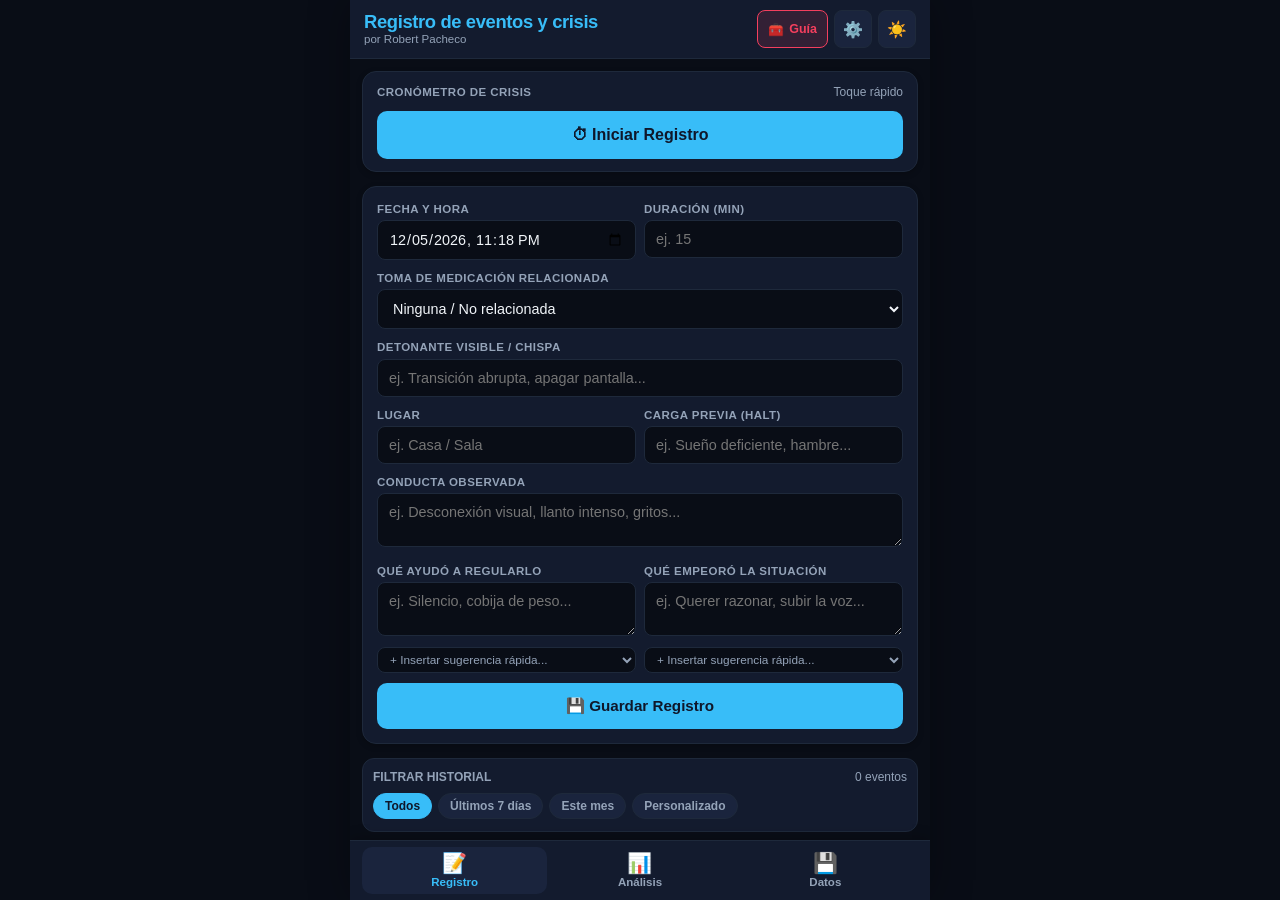
==== commit a57efd97: "feat: implement PWA installation prompt Added logic to capture the beforeinstallprompt event and dis" ====
--- a/public/bitacora_offline.html
+++ b/public/bitacora_offline.html
@@ -115,6 +115,13 @@
       line-height: 1.2;
     }
 
+    .app-subtitle {
+      font-size: 0.72rem;
+      font-weight: 500;
+      color: var(--muted);
+      line-height: 1.2;
+    }
+
     .child-badge {
       font-size: 0.72rem;
       font-weight: 600;
@@ -774,11 +781,8 @@
   <!-- Cabecera Fija -->
   <header class="app-header">
     <div class="brand-wrap">
-      <h1>Registro de eventos y crisis</h1>
-      <span class="app-subtitle" style="font-size:0.72rem; color:var(--muted); font-weight:500;">por Robert Pacheco</span>
-      <div class="child-badge" id="childBadgeHeader" style="display:none;">
-        <span class="child-pill" id="childPillText"></span>
-      </div>
+      <h1 id="appTitleHeader">Registro de eventos y crisis</h1>
+      <div class="app-subtitle">por Robert Pacheco</div>
     </div>
     <div class="header-actions">
       <button type="button" class="btn-rescue" onclick="abrirModal('rescueModal')" title="Guía rápida de rescate">
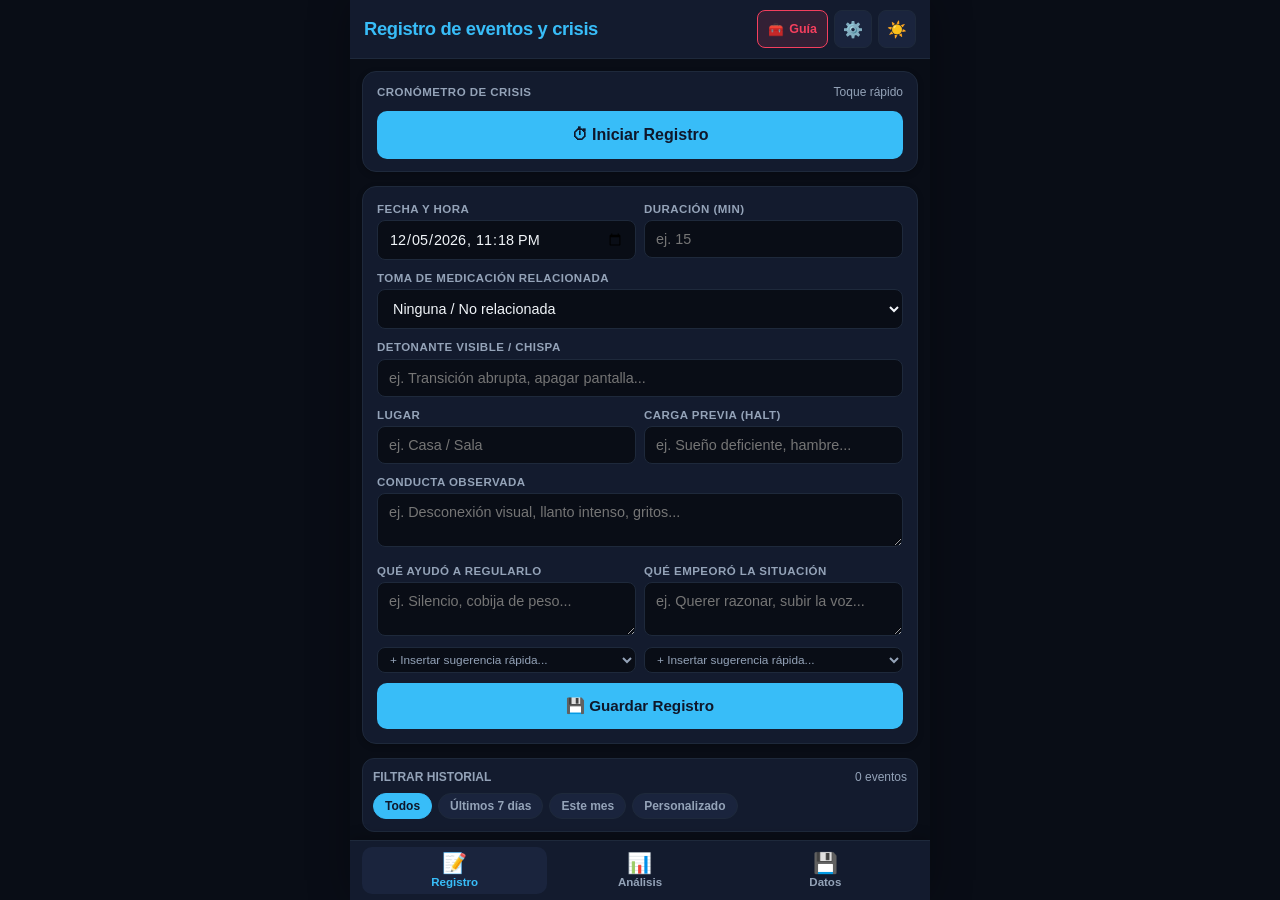
==== commit fcfaf130: "feat(pwa): add installation prompt banner Implement an install banner for PWA access and update them" ====
--- a/public/bitacora_offline.html
+++ b/public/bitacora_offline.html
@@ -11,7 +11,7 @@
   <meta name="apple-mobile-web-app-title" content="Registro Crisis">
   
   <!-- 1. PWA Manifest Nativo (Data-URI) -->
-  <link rel="manifest" href="data:application/manifest+json,%7B%22name%22%3A%22Registro%20de%20eventos%20y%20crisis%22%2C%22short_name%22%3A%22Registro%20Crisis%22%2C%22start_url%22%3A%22.%2F%22%2C%22display%22%3A%22standalone%22%2C%22background_color%22%3A%22%23090d16%22%2C%22theme_color%22%3A%22%23090d16%22%2C%22icons%22%3A%5B%7B%22src%22%3A%22data%3Aimage%2Fsvg%2Bxml%2C%3Csvg%20xmlns%3D'http%3A%2F%2Fwww.w3.org%2F2000%2Fsvg'%20viewBox%3D'0%200%20512%20512'%3E%3Crect%20width%3D'512'%20height%3D'512'%20rx%3D'100'%20fill%3D'%23090d16'%2F%3E%3Ccircle%20cx%3D'256'%20cy%3D'256'%20r%3D'160'%20fill%3D'%23131b2e'%20stroke%3D'%2338bdf8'%20stroke-width%3D'24'%2F%3E%3Cpath%20d%3D'M256%20160v96l64%2064'%20stroke%3D'%23f43f5e'%20stroke-width%3D'24'%20stroke-linecap%3D'round'%2F%3E%3C%2Fsvg%3E%22%2C%22sizes%22%3A%22192x192%20512x512%22%2C%22type%22%3A%22image%2Fsvg%2Bxml%22%2C%22purpose%22%3A%22any%20maskable%22%7D%5D%7D">
+  <link rel="manifest" href="data:application/manifest+json,%7B%22name%22%3A%22Registro%20de%20eventos%20y%20crisis%22%2C%22short_name%22%3A%22Registro%20Crisis%22%2C%22start_url%22%3A%22.%2F%22%2C%22scope%22%3A%22.%2F%22%2C%22display%22%3A%22standalone%22%2C%22background_color%22%3A%22%23090d16%22%2C%22theme_color%22%3A%22%23090d16%22%2C%22icons%22%3A%5B%7B%22src%22%3A%22data%3Aimage%2Fsvg%2Bxml%2C%3Csvg%20xmlns%3D'http%3A%2F%2Fwww.w3.org%2F2000%2Fsvg'%20viewBox%3D'0%200%20512%20512'%3E%3Crect%20width%3D'512'%20height%3D'512'%20rx%3D'100'%20fill%3D'%23090d16'%2F%3E%3Ccircle%20cx%3D'256'%20cy%3D'256'%20r%3D'160'%20fill%3D'%23131b2e'%20stroke%3D'%2338bdf8'%20stroke-width%3D'24'%2F%3E%3Cpath%20d%3D'M256%20160v96l64%2064'%20stroke%3D'%23f43f5e'%20stroke-width%3D'24'%20stroke-linecap%3D'round'%2F%3E%3C%2Fsvg%3E%22%2C%22sizes%22%3A%22192x192%20512x512%22%2C%22type%22%3A%22image%2Fsvg%2Bxml%22%2C%22purpose%22%3A%22any%20maskable%22%7D%5D%7D">
 
   <style>
     :root {
@@ -115,13 +115,6 @@
       line-height: 1.2;
     }
 
-    .app-subtitle {
-      font-size: 0.72rem;
-      font-weight: 500;
-      color: var(--muted);
-      line-height: 1.2;
-    }
-
     .child-badge {
       font-size: 0.72rem;
       font-weight: 600;
@@ -766,6 +759,85 @@
 
     .toast.toast-success { border-color: var(--success); }
     .toast.toast-danger { border-color: var(--danger); }
+
+    /* PWA Install Banner */
+    .install-banner {
+      position: fixed;
+      bottom: 64px;
+      left: 50%;
+      transform: translateX(-50%);
+      width: calc(100% - 20px);
+      max-width: 540px;
+      z-index: 1100;
+      background: var(--card);
+      border: 1.5px solid var(--accent);
+      border-radius: 14px;
+      padding: 12px 14px;
+      box-shadow: 0 12px 32px rgba(0, 0, 0, 0.5);
+      display: flex;
+      flex-direction: column;
+      gap: 10px;
+      animation: slide-up 0.25s cubic-bezier(0.16, 1, 0.3, 1);
+    }
+
+    .install-banner-content {
+      display: flex;
+      align-items: center;
+      gap: 10px;
+    }
+
+    .install-banner-icon {
+      font-size: 1.6rem;
+      line-height: 1;
+    }
+
+    .install-banner-text {
+      display: flex;
+      flex-direction: column;
+      gap: 2px;
+    }
+
+    .install-banner-title {
+      font-size: 0.88rem;
+      font-weight: 700;
+      color: var(--text);
+    }
+
+    .install-banner-desc {
+      font-size: 0.78rem;
+      color: var(--muted);
+      line-height: 1.3;
+    }
+
+    .install-banner-actions {
+      display: flex;
+      gap: 8px;
+      justify-content: flex-end;
+    }
+
+    .btn-install-primary {
+      background: var(--accent);
+      color: #0f172a;
+      border: none;
+      font-weight: 700;
+      font-size: 0.82rem;
+      padding: 8px 14px;
+      border-radius: 8px;
+      cursor: pointer;
+      touch-action: manipulation;
+    }
+
+    .btn-install-secondary {
+      background: var(--card-subtle);
+      border: 1px solid var(--border);
+      color: var(--muted);
+      font-weight: 600;
+      font-size: 0.82rem;
+      padding: 8px 12px;
+      border-radius: 8px;
+      cursor: pointer;
+      touch-action: manipulation;
+    }
   </style>
 </head>
 <body>
@@ -782,7 +854,6 @@
   <header class="app-header">
     <div class="brand-wrap">
       <h1 id="appTitleHeader">Registro de eventos y crisis</h1>
-      <div class="app-subtitle">por Robert Pacheco</div>
     </div>
     <div class="header-actions">
       <button type="button" class="btn-rescue" onclick="abrirModal('rescueModal')" title="Guía rápida de rescate">
@@ -1042,6 +1113,21 @@
       <span>Datos</span>
     </button>
   </nav>
+
+  <!-- Banner Flotante de Instalación PWA en Android / Chrome -->
+  <aside class="install-banner" id="pwaInstallBanner" style="display:none;" role="alert">
+    <div class="install-banner-content">
+      <span class="install-banner-icon">📲</span>
+      <div class="install-banner-text">
+        <span class="install-banner-title">Acceso rápido</span>
+        <span class="install-banner-desc">📲 Instala esta aplicación en tu pantalla de inicio para acceso inmediato y sin conexión.</span>
+      </div>
+    </div>
+    <div class="install-banner-actions">
+      <button type="button" class="btn-install-secondary" onclick="descartarBannerInstalacion()">Ahora no</button>
+      <button type="button" class="btn-install-primary" onclick="instalarAppPWA()">Instalar ahora</button>
+    </div>
+  </aside>
 
   <!-- Toast Notification Flotante -->
   <div class="toast-container" id="toastContainer" style="display:none;">
@@ -1103,8 +1189,8 @@
             <input type="text" id="birthDateOrAge" placeholder="ej. 8 años">
           </div>
           <div>
-            <label for="diagnosisNotes">Diagnóstico / Notas</label>
-            <input type="text" id="diagnosisNotes" placeholder="ej. TEA N1 / Sensibilidad auditiva">
+            <label for="diagnosisNotes">Notas del perfil</label>
+            <input type="text" id="diagnosisNotes" placeholder="ej. Sensibilidad auditiva, notas...">
           </div>
         </div>
 
@@ -1235,6 +1321,50 @@
     window.addEventListener('online', () => {
       mostrarToast('✓ Conexión a internet restablecida.', 'success');
     });
+  }
+
+  // PWA Install Prompt Banner
+  let deferredPrompt = null;
+  window.addEventListener('beforeinstallprompt', (e) => {
+    e.preventDefault();
+    deferredPrompt = e;
+    try {
+      if (!sessionStorage.getItem('pwa_banner_dismissed')) {
+        const b = document.getElementById('pwaInstallBanner');
+        if (b) b.style.display = 'flex';
+      }
+    } catch {
+      const b = document.getElementById('pwaInstallBanner');
+      if (b) b.style.display = 'flex';
+    }
+  });
+
+  window.addEventListener('appinstalled', () => {
+    const b = document.getElementById('pwaInstallBanner');
+    if (b) b.style.display = 'none';
+    deferredPrompt = null;
+    mostrarToast('¡Aplicación agregada a la pantalla de inicio!', 'success');
+  });
+
+  async function instalarAppPWA() {
+    if (!deferredPrompt) return;
+    try {
+      deferredPrompt.prompt();
+      const choice = await deferredPrompt.userChoice;
+      if (choice && choice.outcome === 'accepted') {
+        const b = document.getElementById('pwaInstallBanner');
+        if (b) b.style.display = 'none';
+      }
+    } catch {}
+    deferredPrompt = null;
+  }
+
+  function descartarBannerInstalacion() {
+    const b = document.getElementById('pwaInstallBanner');
+    if (b) b.style.display = 'none';
+    try {
+      sessionStorage.setItem('pwa_banner_dismissed', 'true');
+    } catch {}
   }
 
   // Estado global
